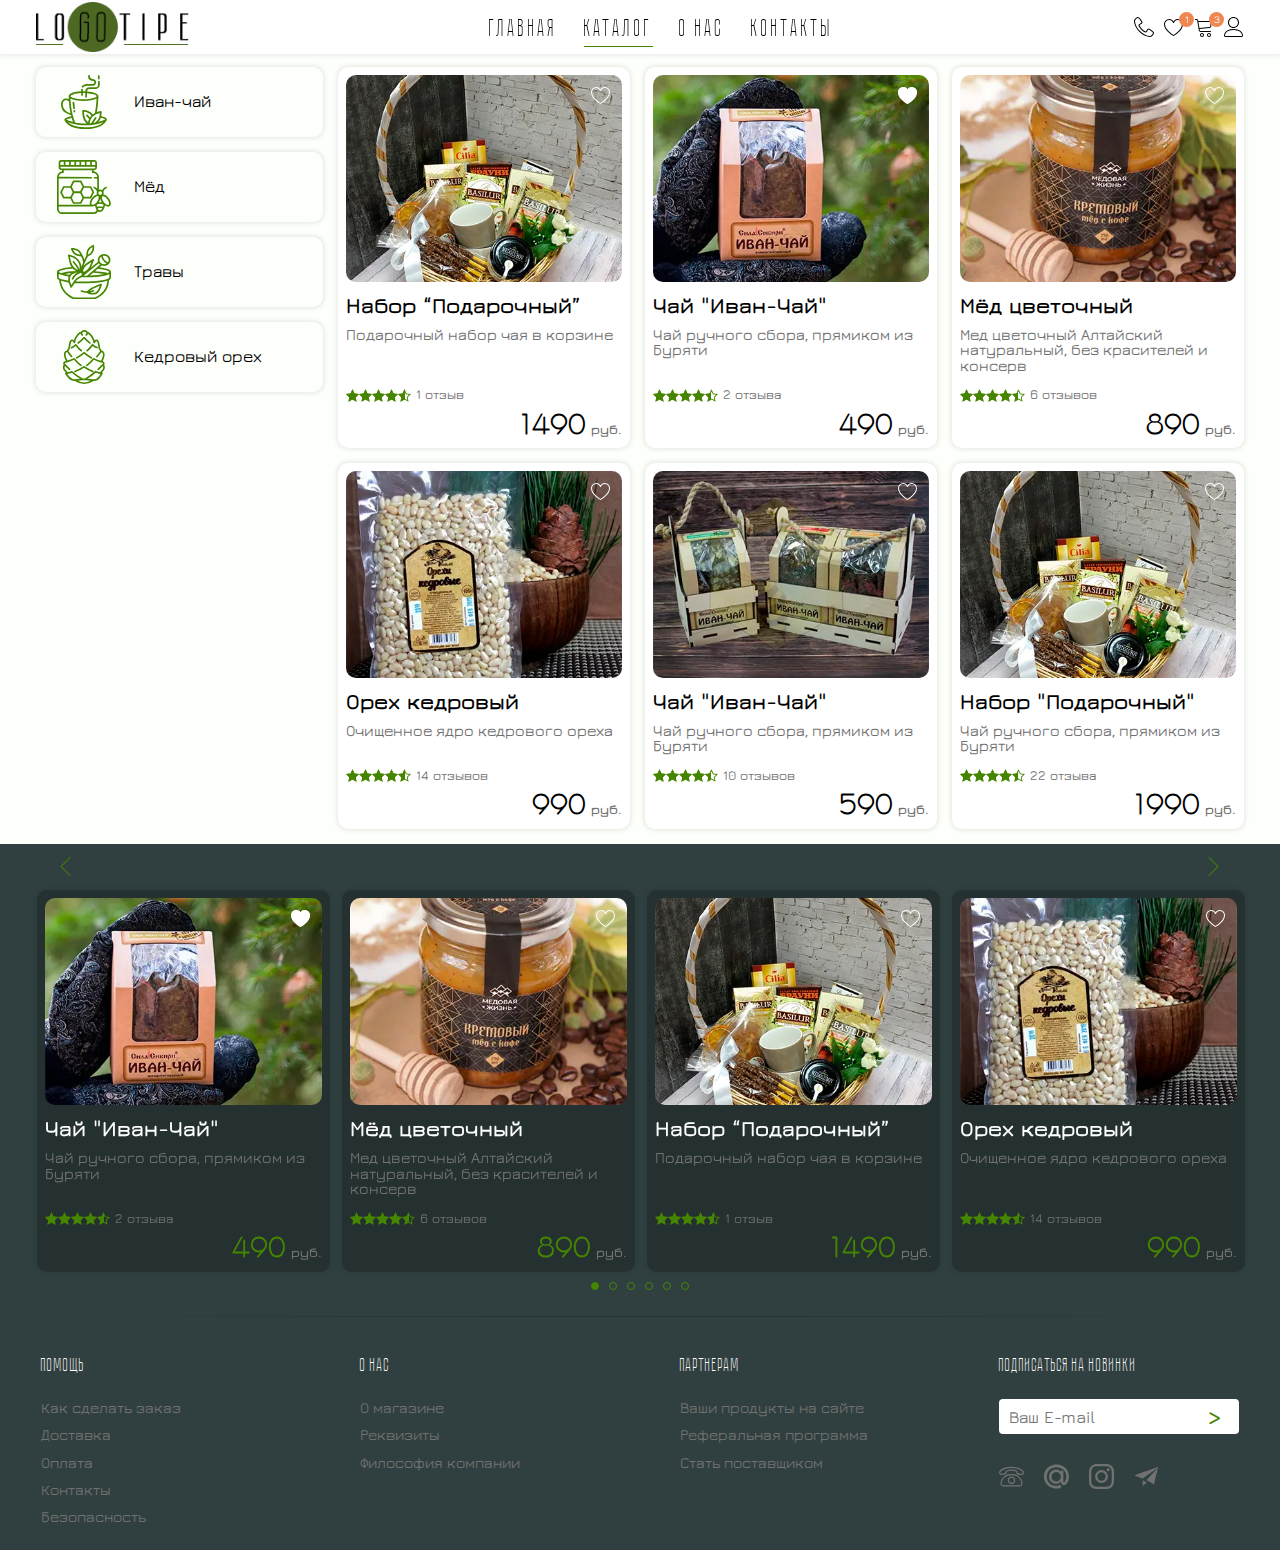
==== catalog.html @ e04b48d7 "fix6" ====
<!DOCTYPE html>
<html lang="en">
<head>
	<meta charset="UTF-8">
	<meta name="viewport" content="width=device-width, initial-scale=1, maximum-scale=1">
	<meta http-equiv="X-UA-Compatible" content="ae=edge">
	<meta name="format-detection" content="telephone=no">
	<title>Page</title>
	<meta name="keywords" content="keywords">
	<meta name="Description" content="Description">
	<meta property="og:url" content="https://site.ru">
	<meta property="og:image" content="https://site.ru/img/image.jpg">
	<link rel="shortcut icon" href="img/icons/favicon.ico">
	<link rel="stylesheet" href="css/libs.min.css">
	<link rel="stylesheet" href="css/style.min.css">
</head>

<body>
	<div class="wrapper">
		<div class="content">
			<header class="header">
	<div class="header__container _container">
		<div class="header__body">
			<a class="header__logo" href="#" title="На главную">
				<img src="img/logo.png" alt="Logotipe">
			</a>
			<div class="header__menu menu">
				<div class="menu__btn">
					<span></span>
				</div>
				<nav class="menu__body">
					<ul class="menu__list">
						<li class="menu__row">
							<a class="menu__link " href="index.html" title="На главную">Главная</a>
						</li>
						<li class="menu__row">
							<a class="menu__link _active" href="catalog.html" title="В каталог">Каталог</a>
						</li>
						<li class="menu__row">
							<a class="menu__link " href="#" title="О нас">О нас</a>
						</li>
						<li class="menu__row">
							<a class="menu__link " href="#" title="Наши контакты">Контакты</a>
						</li>
					</ul>
				</nav>
			</div>
			<div class="header__buttons">
				<a class="header__btn header__phone" href="tel:+79140095858" target="blank" title="Позвонить">
					<img src="img/phone.svg" alt="Tel on phone">
				</a>
				<a class="header__btn header__favorites" href="#" title="Избранное">
					<img src="img/heart_top.svg" alt="Favorites">
					<span class="header__quantity quantity__favorites">1</span>
				</a>
				<a class="header__btn header__cart" href="#" title="Корзина">
					<img src="img/cart.svg" alt="Cart">
					<span class="header__quantity quantity__cart">3</span>
				</a>
				<a class="header__btn header__profile" href="#" title="Профиль">
					<img src="img/user.svg" alt="Profile">
				</a>
			</div>
		</div>
	</div>
</header>
			<main class="main">
				<section class="catalog">
					<div class="catalog__container _container">
						<div class="catalog__body">
							<aside class="catalog__aside">
								<ul class="catalog__list">
									<li class="catalog__row">
										<a class="catalog__link" href="#" title="Посмотреть категорию">
											<div class="catalog__img">
												<img src="img/tea.svg" alt="">
											</div>
											<h4 class="catalog__name">Иван-чай</h4>
										</a>
									</li>
									<li class="catalog__row">
										<a class="catalog__link" href="#" title="Посмотреть категорию">
											<div class="catalog__img">
												<img src="img/honey.svg" alt="">
											</div>
											<h4 class="catalog__name">Мёд</h4>
										</a>
									</li>
									<li class="catalog__row">
										<a class="catalog__link" href="#" title="Посмотреть категорию">
											<div class="catalog__img">
												<img src="img/herbs.svg" alt="">
											</div>
											<h4 class="catalog__name">Травы</h4>
										</a>
									</li>
									<li class="catalog__row">
										<a class="catalog__link" href="#" title="Посмотреть категорию">
											<div class="catalog__img">
												<img src="img/cone.svg" alt="">
											</div>
											<h4 class="catalog__name">Кедровый орех</h4>
										</a>
									</li>
								</ul>
							</aside>
							<div class="catalog__inner">
								<article class="catalog__card card">
									<button class="card__favorite" title="В избранное">
										<img src="img/heart.svg" alt="Favorites">
									</button>
									<a class="card__img" href="#" title="Подробнее">
										<picture>
											<source type="image/webp" srcset="img/set.webp">
											<img class="ibg" src="img/set.jpg" alt="Tea">
										</picture>
									</a>
									<a class="card__name" href="#" title="Подробнее">
										<h3>Набор “Подарочный”</h3>
									</a>
									<p class="card__descr">
										Подарочный набор чая в корзине
									</p>
									<div class="card__info">
										<div class="card__rating rating">
											<div class="rating__stars rating__static"></div>
											<div class="rating__info">
												1
											</div>
										</div>
										<div class="card__price">
											1490<span>руб.</span>
										</div>
									</div>
								</article>
								<article class="catalog__card card">
									<button class="card__favorite _select" title="В избранное">
										<img src="img/heart.svg" alt="Favorites">
									</button>
									<div class="card__wrapper">
										<a class="card__img" href="#" title="Подробнее">
											<picture>
												<source type="image/webp" srcset="img/tea.webp">
												<img class="ibg" src="img/tea.jpg" alt="Tea">
											</picture>
										</a>
										<a class="card__name" href="#" title="Подробнее">
											<h3>Чай "Иван-Чай"</h3>
										</a>
										<p class="card__descr">
											Чай ручного сбора, прямиком из Буряти
										</p>
									</div>
									<div class="card__info">
										<div class="card__rating rating">
											<div class="rating__stars rating__static"></div>
											<div class="rating__info">
												2
											</div>
										</div>
										<div class="card__price">
											490<span>руб.</span>
										</div>
									</div>
								</article>
								<article class="catalog__card card">
									<button class="card__favorite" title="В избранное">
										<img src="img/heart.svg" alt="Favorites">
									</button>
									<a class="card__img" href="#" title="Подробнее">
										<picture>
											<source type="image/webp" srcset="img/honey.webp">
											<img class="ibg" src="img/honey.jpg" alt="Tea">
										</picture>
									</a>
									<a class="card__name" href="#" title="Подробнее">
										<h3>Мёд цветочный</h3>
									</a>
									<p class="card__descr">
										Мед цветочный Алтайский натуральный, без красителей и консерв
									</p>
									<div class="card__info">
										<div class="card__rating rating">
											<div class="rating__stars rating__static"></div>
											<div class="rating__info">
												6
											</div>
										</div>
										<div class="card__price">
											890<span>руб.</span>
										</div>
									</div>
								</article>
								<article class="catalog__card card">
									<button class="card__favorite" title="В избранное">
										<img src="img/heart.svg" alt="Favorites">
									</button>
									<a class="card__img" href="#" title="Подробнее">
										<picture>
											<source type="image/webp" srcset="img/nut.webp">
											<img class="ibg" src="img/nut.jpg" alt="Tea">
										</picture>
									</a>
									<a class="card__name" href="#" title="Подробнее">
										<h3>Орех кедровый</h3>
									</a>
									<p class="card__descr">
										Очищенное ядро кедрового ореха
									</p>
									<div class="card__info">
										<div class="card__rating rating">
											<div class="rating__stars rating__static"></div>
											<div class="rating__info">
												14
											</div>
										</div>
										<div class="card__price">
											990<span>руб.</span>
										</div>
									</div>
								</article>
								<article class="catalog__card card">
									<button class="card__favorite" title="В избранное">
										<img src="img/heart.svg" alt="Favorites">
									</button>
									<a class="card__img" href="#" title="Подробнее">
										<picture>
											<source type="image/webp" srcset="img/tea_2.webp">
											<img class="ibg" src="img/tea_2.jpg" alt="Tea">
										</picture>
									</a>
									<a class="card__name" href="#" title="Подробнее">
										<h3>Чай "Иван-Чай"</h3>
									</a>
									<p class="card__descr">
										Чай ручного сбора, прямиком из Буряти
									</p>
									<div class="card__info">
										<div class="card__rating rating">
											<div class="rating__stars rating__static"></div>
											<div class="rating__info">
												10
											</div>
										</div>
										<div class="card__price">
											590<span>руб.</span>
										</div>
									</div>
								</article>
								<article class="catalog__card card">
									<button class="card__favorite" title="В избранное">
										<img src="img/heart.svg" alt="Favorites">
									</button>
									<a class="card__img" href="#" title="Подробнее">
										<picture>
											<source type="image/webp" srcset="img/set.webp">
											<img class="ibg" src="img/set.jpg" alt="Tea">
										</picture>
									</a>
									<a class="card__name" href="#" title="Подробнее">
										<h3>Набор "Подарочный"</h3>
									</a>
									<p class="card__descr">
										Чай ручного сбора, прямиком из Буряти
									</p>
									<div class="card__info">
										<div class="card__rating rating">
											<div class="rating__stars rating__static"></div>
											<div class="rating__info">
												22
											</div>
										</div>
										<div class="card__price">
											1990<span>руб.</span>
										</div>
									</div>
								</article>
							</div>
						</div>
					</div>
				</section>
				<section class="popular _page">
	<div class="popular__container _container">
		<div class="popular__slider">
			<div class="popular__slide">
				<article class="popular__card card">
					<button class="card__favorite _select" title="В избранное">
						<img src="img/heart.svg" alt="Favorites">
					</button>
					<div class="card__wrapper">
						<a class="card__img" href="#" title="Подробнее">
							<picture>
								<source type="image/webp" srcset="img/tea.webp">
								<img class="ibg" src="img/tea.jpg" alt="Tea">
							</picture>
						</a>
						<a class="card__name" href="#" title="Подробнее">
							<h3>Чай "Иван-Чай"</h3>
						</a>
						<p class="card__descr">
							Чай ручного сбора, прямиком из Буряти
						</p>
					</div>
					<div class="card__info">
						<div class="card__rating rating">
							<div class="rating__stars rating__static"></div>
							<div class="rating__info">
								2
							</div>
						</div>
						<div class="card__price">
							490<span>руб.</span>
						</div>
					</div>
				</article>
			</div>
			<div class="popular__slide">
				<article class="popular__card card">
					<button class="card__favorite" title="В избранное">
						<img src="img/heart.svg" alt="Favorites">
					</button>
					<a class="card__img" href="#" title="Подробнее">
						<picture>
							<source type="image/webp" srcset="img/honey.webp">
							<img class="ibg" src="img/honey.jpg" alt="Tea">
						</picture>
					</a>
					<a class="card__name" href="#" title="Подробнее">
						<h3>Мёд цветочный</h3>
					</a>
					<p class="card__descr">
						Мед цветочный Алтайский натуральный, без красителей и консерв
					</p>
					<div class="card__info">
						<div class="card__rating rating">
							<div class="rating__stars rating__static"></div>
							<div class="rating__info">
								6
							</div>
						</div>
						<div class="card__price">
							890<span>руб.</span>
						</div>
					</div>
				</article>
			</div>
			<div class="popular__slide">
				<article class="popular__card card">
					<button class="card__favorite" title="В избранное">
						<img src="img/heart.svg" alt="Favorites">
					</button>
					<a class="card__img" href="#" title="Подробнее">
						<picture>
							<source type="image/webp" srcset="img/set.webp">
							<img class="ibg" src="img/set.jpg" alt="Tea">
						</picture>
					</a>
					<a class="card__name" href="#" title="Подробнее">
						<h3>Набор “Подарочный”</h3>
					</a>
					<p class="card__descr">
						Подарочный набор чая в корзине
					</p>
					<div class="card__info">
						<div class="card__rating rating">
							<div class="rating__stars rating__static"></div>
							<div class="rating__info">
								1
							</div>
						</div>
						<div class="card__price">
							1490<span>руб.</span>
						</div>
					</div>
				</article>
			</div>
			<div class="popular__slide">
				<article class="popular__card card">
					<button class="card__favorite" title="В избранное">
						<img src="img/heart.svg" alt="Favorites">
					</button>
					<a class="card__img" href="#" title="Подробнее">
						<picture>
							<source type="image/webp" srcset="img/nut.webp">
							<img class="ibg" src="img/nut.jpg" alt="Tea">
						</picture>
					</a>
					<a class="card__name" href="#" title="Подробнее">
						<h3>Орех кедровый</h3>
					</a>
					<p class="card__descr">
						Очищенное ядро кедрового ореха
					</p>
					<div class="card__info">
						<div class="card__rating rating">
							<div class="rating__stars rating__static"></div>
							<div class="rating__info">
								14
							</div>
						</div>
						<div class="card__price">
							990<span>руб.</span>
						</div>
					</div>
				</article>
			</div>
			<div class="popular__slide">
				<article class="popular__card card">
					<button class="card__favorite" title="В избранное">
						<img src="img/heart.svg" alt="Favorites">
					</button>
					<a class="card__img" href="#" title="Подробнее">
						<picture>
							<source type="image/webp" srcset="img/tea_2.webp">
							<img class="ibg" src="img/tea_2.jpg" alt="Tea">
						</picture>
					</a>
					<a class="card__name" href="#" title="Подробнее">
						<h3>Чай "Иван-Чай"</h3>
					</a>
					<p class="card__descr">
						Чай ручного сбора, прямиком из Буряти
					</p>
					<div class="card__info">
						<div class="card__rating rating">
							<div class="rating__stars rating__static"></div>
							<div class="rating__info">
								10
							</div>
						</div>
						<div class="card__price">
							590<span>руб.</span>
						</div>
					</div>
				</article>
			</div>
			<div class="popular__slide">
				<article class="popular__card card">
					<button class="card__favorite" title="В избранное">
						<img src="img/heart.svg" alt="Favorites">
					</button>
					<a class="card__img" href="#" title="Подробнее">
						<picture>
							<source type="image/webp" srcset="img/set.webp">
							<img class="ibg" src="img/set.jpg" alt="Tea">
						</picture>
					</a>
					<a class="card__name" href="#" title="Подробнее">
						<h3>Набор "Подарочный"</h3>
					</a>
					<p class="card__descr">
						Чай ручного сбора, прямиком из Буряти
					</p>
					<div class="card__info">
						<div class="card__rating rating">
							<div class="rating__stars rating__static"></div>
							<div class="rating__info">
								22
							</div>
						</div>
						<div class="card__price">
							1990<span>руб.</span>
						</div>
					</div>
				</article>
			</div>
		</div>
	</div>
	</div>
</section>
			</main>
		</div>
		<footer class="footer">
	<div class="footer__container _container">
		<div class="footer__body">
			<div class="footer__item">
				<div class="footer__title">
					Помощь
				</div>
				<ul class="footer__list">
					<li class="footer__row">
						<a href="#" class="footer__link">
							Как сделать заказ
						</a>
					</li>
					<li class="footer__row">
						<a href="#" class="footer__link">
							Доставка
						</a>
					</li>
					<li class="footer__row">
						<a href="#" class="footer__link">
							Оплата
						</a>
					</li>
					<li class="footer__row">
						<a href="#" class="footer__link">
							Контакты
						</a>
					</li>
					<li class="footer__row">
						<a href="#" class="footer__link">
							Безопасность
						</a>
					</li>
				</ul>
			</div>
			<div class="footer__item">
				<div class="footer__title">
					О нас
				</div>
				<ul class="footer__list">
					<li class="footer__row">
						<a href="#" class="footer__link">
							О магазине
						</a>
					</li>
					<li class="footer__row">
						<a href="#" class="footer__link">
							Реквизиты
						</a>
					</li>
					<li class="footer__row">
						<a href="#" class="footer__link">
							Философия компании
						</a>
					</li>
				</ul>
			</div>
			<div class="footer__item">
				<div class="footer__title">
					Партнерам
				</div>
				<ul class="footer__list">
					<li class="footer__row">
						<a href="#" class="footer__link">
							Ваши продукты на сайте
						</a>
					</li>
					<li class="footer__row">
						<a href="#" class="footer__link">
							Реферальная программа
						</a>
					</li>
					<li class="footer__row">
						<a href="#" class="footer__link">
							Стать поставщиком
						</a>
					</li>
				</ul>
			</div>
			<div class="footer__item">
				<div class="footer__title">
					Подписаться на новинки
				</div>
				<div class="footer__form news__form form">
					<form action="#" class="form__body" id="form">
						<input class="form__input" name="mail" type="email" placeholder="Ваш E-mail" required>
						<button class="form__button" type="submit">></button>
					</form>
				</div>
				<ul class="footer__social social">
					<li class="social__row">
						<a href="tel:+79140095858" class="social__link phone" title="Позвонить" target="blank">
							<svg version="1.1" xmlns="http://www.w3.org/2000/svg" xmlns:xlink="http://www.w3.org/1999/xlink"
								width="25" height="25" viewBox="0 0 20 20">
								<path fill="#000000"
									d="M17.894 8.897c-1.041 0-2.928-0.375-3.516-0.963-0.361-0.361-0.446-0.813-0.515-1.177-0.085-0.448-0.136-0.581-0.332-0.666-0.902-0.388-2.196-0.61-3.551-0.61-1.34 0-2.62 0.219-3.512 0.6-0.194 0.083-0.244 0.216-0.327 0.663-0.068 0.365-0.152 0.819-0.512 1.179-0.328 0.328-1.015 0.554-1.533 0.685-0.668 0.169-1.384 0.267-1.963 0.267-0.664 0-1.113-0.126-1.372-0.386-0.391-0.391-0.641-0.926-0.685-1.467-0.037-0.456 0.051-1.132 0.68-1.762 1.022-1.022 2.396-1.819 4.086-2.368 1.554-0.506 3.322-0.773 5.114-0.773 1.804 0 3.587 0.27 5.156 0.782 1.705 0.556 3.093 1.361 4.124 2.393 1.050 1.050 0.79 2.443 0.012 3.221-0.257 0.257-0.7 0.382-1.354 0.382zM9.98 4.481c1.507 0 2.908 0.246 3.946 0.691 0.713 0.306 0.833 0.938 0.92 1.398 0.052 0.275 0.097 0.513 0.24 0.656 0.252 0.252 1.706 0.671 2.809 0.671 0.481 0 0.633-0.082 0.652-0.094 0.31-0.314 0.698-1.086-0.017-1.802-1.805-1.805-5.010-2.882-8.574-2.882-3.535 0-6.709 1.065-8.493 2.848-0.288 0.288-0.42 0.616-0.391 0.974 0.025 0.302 0.17 0.614 0.39 0.836 0.019 0.012 0.173 0.098 0.67 0.098 1.098 0 2.541-0.411 2.789-0.659 0.141-0.141 0.185-0.379 0.236-0.654 0.086-0.462 0.203-1.095 0.917-1.4 1.026-0.439 2.413-0.68 3.905-0.68z">
								</path>
								<path fill="#000000"
									d="M16.5 18h-13c-0.671 0-1.29-0.264-1.743-0.743s-0.682-1.112-0.645-1.782c0.004-0.077 0.118-1.901 1.27-3.739 0.682-1.088 1.586-1.955 2.686-2.577 1.361-0.769 3.020-1.159 4.932-1.159s3.571 0.39 4.932 1.159c1.101 0.622 2.005 1.489 2.686 2.577 1.152 1.839 1.266 3.663 1.27 3.739 0.037 0.67-0.192 1.303-0.645 1.782s-1.072 0.743-1.743 0.743zM10 9c-3.117 0-5.388 1.088-6.749 3.233-1.030 1.623-1.139 3.282-1.14 3.299-0.022 0.392 0.111 0.761 0.373 1.038s0.623 0.43 1.017 0.43h13c0.393 0 0.754-0.153 1.017-0.43s0.395-0.646 0.373-1.039c-0.001-0.016-0.111-1.675-1.14-3.298-1.362-2.145-3.633-3.233-6.749-3.233z">
								</path>
								<path fill="#000000"
									d="M10 16c-1.654 0-3-1.346-3-3s1.346-3 3-3 3 1.346 3 3-1.346 3-3 3zM10 11c-1.103 0-2 0.897-2 2s0.897 2 2 2c1.103 0 2-0.897 2-2s-0.897-2-2-2z">
								</path>
							</svg>
						</a>
					</li>
					<li class="social__row">
						<a href="mailto:mail@mail.ru" class="social__link email" title="Написать письмо" target="blank">
							<svg xmlns="http://www.w3.org/2000/svg" width="25" height="25" viewBox="0 0 163.625 156.937">
								<path fill="#fff"
									d="M127.584,98.321c-0.931-18.087-14.359-28.966-30.573-28.966H96.4c-18.712,0-29.092,14.716-29.092,31.432,0,18.712,12.557,30.535,29.022,30.535,18.354,0,30.424-13.443,31.3-29.347Zm-31.1-45.15c12.505,0,24.264,5.526,32.893,14.18v0.031c0-4.153,2.8-7.285,6.679-7.285l0.982-.006c6.072,0,7.317,5.743,7.317,7.562l0.032,64.591c-0.43,4.229,4.363,6.412,7.02,3.7,10.374-10.659,22.779-54.793-6.448-80.363-27.241-23.84-63.8-19.913-83.234-6.514C41.064,63.316,27.841,94.86,40.687,124.485c14,32.314,54.07,41.951,77.883,32.334,12.06-4.863,17.629,11.435,5.105,16.759-18.923,8.057-71.592,7.246-96.2-35.366-16.625-28.778-15.742-79.4,28.348-105.637,33.728-20.069,78.2-14.517,105.009,13.485,28.028,29.274,26.394,84.089-.945,105.394-12.386,9.683-30.784.262-30.666-13.847L129.1,133a46.023,46.023,0,0,1-32.608,13.549c-24.707,0-46.445-21.731-46.445-46.435,0-24.948,21.738-46.938,46.445-46.938h0"
									transform="translate(-17.531 -20.594)" />
							</svg>
						</a>
					</li>
					<li class="social__row">
						<a href="https://instagram.com" class="social__link instagram" title="Посетить страницу в instagram"
							target="blank">
							<svg xmlns="http://www.w3.org/2000/svg" width="25" height="25" viewBox="0 0 152.781 152.782">
								<path fill="#fff"
									d="M99.651,37.176c20.4,0,22.814.078,30.869,0.445,7.448,0.34,11.493,1.584,14.185,2.63a25.293,25.293,0,0,1,14.5,14.5c1.046,2.691,2.291,6.736,2.631,14.183,0.367,8.054.445,10.47,0.445,30.865s-0.078,22.81-.445,30.865c-0.34,7.447-1.585,11.491-2.631,14.183a25.3,25.3,0,0,1-14.5,14.5c-2.692,1.046-6.737,2.291-14.185,2.63-8.054.368-10.47,0.446-30.869,0.446s-22.815-.078-30.869-0.446c-7.448-.339-11.493-1.584-14.185-2.63a25.293,25.293,0,0,1-14.5-14.5c-1.046-2.692-2.291-6.736-2.63-14.183-0.367-8.055-.445-10.47-0.445-30.865s0.078-22.811.445-30.865c0.34-7.447,1.584-11.492,2.63-14.183a25.3,25.3,0,0,1,14.5-14.5c2.692-1.046,6.737-2.29,14.185-2.63,8.056-.367,10.472-0.445,30.869-0.445m0-13.763c-20.747,0-23.348.088-31.5,0.459-8.131.371-13.684,1.662-18.544,3.551A39.06,39.06,0,0,0,27.269,49.762c-1.889,4.859-3.18,10.411-3.551,18.541-0.372,8.147-.46,10.748-0.46,31.492s0.088,23.345.46,31.492c0.371,8.13,1.662,13.683,3.551,18.541a39.06,39.06,0,0,0,22.342,22.339c4.859,1.888,10.412,3.18,18.544,3.551,8.148,0.371,10.749.459,31.5,0.459s23.349-.088,31.5-0.459,13.685-1.663,18.544-3.551a39.058,39.058,0,0,0,22.342-22.339c1.888-4.858,3.18-10.411,3.551-18.541,0.372-8.147.459-10.748,0.459-31.492s-0.087-23.345-.459-31.492c-0.371-8.13-1.663-13.682-3.551-18.541a39.058,39.058,0,0,0-22.342-22.339c-4.859-1.888-10.412-3.18-18.544-3.551s-10.749-.459-31.5-0.459h0Zm0,37.159A39.223,39.223,0,1,0,138.88,99.8,39.226,39.226,0,0,0,99.651,60.572Zm0,64.684A25.461,25.461,0,1,1,125.115,99.8,25.462,25.462,0,0,1,99.651,125.256ZM149.6,59.023a9.168,9.168,0,1,1-9.168-9.166A9.167,9.167,0,0,1,149.6,59.023Z"
									transform="translate(-23.25 -23.406)" />
							</svg>
						</a>
					</li>
					<li class="social__row">
						<a href="#" class="social__link telegram" title="Написать в telegram" target="blank">
							<svg version="1.1" xmlns="http://www.w3.org/2000/svg" width="25" height="25" viewBox="0 0 20 20">
								<path fill="#fff"
									d="M18.64 2.634c-0.344 0.121-17.321 6.104-17.656 6.222-0.284 0.1-0.347 0.345-0.010 0.479 0.401 0.161 3.796 1.521 3.796 1.521v0l2.25 0.901c0 0 10.838-7.958 10.984-8.066 0.148-0.108 0.318 0.095 0.211 0.211s-7.871 8.513-7.871 8.513v0.002l-0.452 0.503 0.599 0.322c0 0 4.65 2.504 4.982 2.682 0.291 0.156 0.668 0.027 0.752-0.334 0.099-0.426 2.845-12.261 2.906-12.525 0.079-0.343-0.148-0.552-0.491-0.431zM7 17.162c0 0.246 0.139 0.315 0.331 0.141 0.251-0.229 2.85-2.561 2.85-2.561l-3.181-1.644v4.064z">
								</path>
							</svg>
						</a>
					</li>
				</ul>
			</div>
		</div>
	</div>
</footer>
	</div>
	
	<script src="js/libs.min.js"></script>
<script src="js/script.min.js"></script>
</body>

</html>
---- css/libs.min.css ----
.fancybox-caption,.fancybox-infobar,.slick-slide.dragging img{pointer-events:none}.fancybox-infobar,.fancybox-slide--image .fancybox-content{-webkit-user-select:none;-moz-user-select:none;-ms-user-select:none}.fancybox-container,.fancybox-slide{width:100%;-webkit-backface-visibility:hidden}.fancybox-container,.fancybox-slide,.fancybox-slide--image .fancybox-content,.fancybox-thumbs__list a{-webkit-backface-visibility:hidden}body.compensate-for-scrollbar{overflow:hidden}.fancybox-outer,.fancybox-thumbs{-webkit-overflow-scrolling:touch}.fancybox-active{height:auto}.fancybox-is-hidden{left:-9999px;margin:0;position:absolute!important;top:-9999px;visibility:hidden}.fancybox-container{height:100%;left:0;outline:0;position:fixed;-webkit-tap-highlight-color:transparent;top:0;-ms-touch-action:manipulation;touch-action:manipulation;-webkit-transform:translateZ(0);transform:translateZ(0);z-index:99992}.fancybox-container *{-webkit-box-sizing:border-box;box-sizing:border-box}.fancybox-bg,.fancybox-inner,.fancybox-outer,.fancybox-stage{bottom:0;left:0;position:absolute;right:0;top:0}.fancybox-outer{overflow-y:auto}.fancybox-bg{background:#1e1e1e;opacity:0;-webkit-transition-duration:inherit;-o-transition-duration:inherit;transition-duration:inherit;-webkit-transition-property:opacity;-o-transition-property:opacity;transition-property:opacity;-webkit-transition-timing-function:cubic-bezier(.47,0,.74,.71);-o-transition-timing-function:cubic-bezier(.47,0,.74,.71);transition-timing-function:cubic-bezier(.47,0,.74,.71)}.fancybox-is-open .fancybox-bg{opacity:.9;-webkit-transition-timing-function:cubic-bezier(.22,.61,.36,1);-o-transition-timing-function:cubic-bezier(.22,.61,.36,1);transition-timing-function:cubic-bezier(.22,.61,.36,1)}.fancybox-caption,.fancybox-infobar,.fancybox-navigation .fancybox-button,.fancybox-toolbar{direction:ltr;opacity:0;position:absolute;-webkit-transition:opacity .25s ease,visibility 0s ease .25s;-o-transition:opacity .25s ease,visibility 0s ease .25s;transition:opacity .25s ease,visibility 0s ease .25s;visibility:hidden;z-index:99997}.fancybox-show-caption .fancybox-caption,.fancybox-show-infobar .fancybox-infobar,.fancybox-show-nav .fancybox-navigation .fancybox-button,.fancybox-show-toolbar .fancybox-toolbar{opacity:1;-webkit-transition:opacity .25s ease 0s,visibility 0s ease 0s;-o-transition:opacity .25s ease 0s,visibility 0s ease 0s;transition:opacity .25s ease 0s,visibility 0s ease 0s;visibility:visible}.fancybox-infobar{color:#ccc;font-size:13px;-webkit-font-smoothing:subpixel-antialiased;height:44px;left:0;line-height:44px;min-width:44px;mix-blend-mode:difference;padding:0 10px;top:0;-webkit-touch-callout:none;user-select:none}.fancybox-toolbar{right:0;top:0}.fancybox-stage{direction:ltr;overflow:visible;-webkit-transform:translateZ(0);transform:translateZ(0);z-index:99994}.fancybox-is-open .fancybox-stage{overflow:hidden}.fancybox-slide{display:none;height:100%;left:0;outline:0;overflow:auto;-webkit-overflow-scrolling:touch;padding:44px;position:absolute;text-align:center;top:0;-webkit-transition-property:opacity,-webkit-transform;-o-transition-property:transform,opacity;transition-property:transform,opacity;transition-property:transform,opacity,-webkit-transform;white-space:normal;z-index:99994}.fancybox-slide::before{content:'';display:inline-block;font-size:0;height:100%;vertical-align:middle;width:0}.fancybox-is-sliding .fancybox-slide,.fancybox-slide--current,.fancybox-slide--next,.fancybox-slide--previous{display:block}.fancybox-slide--image{overflow:hidden;padding:44px 0}.fancybox-slide--image::before{display:none}.fancybox-slide--html{padding:6px}.fancybox-content{background:#fff;display:inline-block;margin:0;max-width:100%;overflow:auto;-webkit-overflow-scrolling:touch;padding:44px;position:relative;text-align:left;vertical-align:middle}.fancybox-slide--image .fancybox-content{-webkit-animation-timing-function:cubic-bezier(.5,0,.14,1);animation-timing-function:cubic-bezier(.5,0,.14,1);background:no-repeat;background-size:100% 100%;left:0;max-width:none;overflow:visible;padding:0;position:absolute;top:0;-ms-transform-origin:top left;-webkit-transform-origin:top left;transform-origin:top left;-webkit-transition-property:opacity,-webkit-transform;-o-transition-property:transform,opacity;transition-property:transform,opacity;transition-property:transform,opacity,-webkit-transform;user-select:none;z-index:99995}.fancybox-image,.fancybox-share__button,.fancybox-spaceball{-webkit-user-select:none;-moz-user-select:none;-ms-user-select:none}.fancybox-can-zoomOut .fancybox-content{cursor:-webkit-zoom-out;cursor:zoom-out}.fancybox-can-zoomIn .fancybox-content{cursor:-webkit-zoom-in;cursor:zoom-in}.fancybox-can-pan .fancybox-content,.fancybox-can-swipe .fancybox-content{cursor:-webkit-grab;cursor:grab}.fancybox-is-grabbing .fancybox-content{cursor:-webkit-grabbing;cursor:grabbing}.fancybox-container [data-selectable=true]{cursor:text}.fancybox-image,.fancybox-spaceball{background:0 0;border:0;height:100%;left:0;margin:0;max-height:none;max-width:none;padding:0;position:absolute;top:0;user-select:none;width:100%}.fancybox-spaceball{z-index:1}.fancybox-slide--iframe .fancybox-content,.fancybox-slide--map .fancybox-content,.fancybox-slide--pdf .fancybox-content,.fancybox-slide--video .fancybox-content{height:100%;overflow:visible;padding:0;width:100%}.fancybox-slide--video .fancybox-content{background:#000}.fancybox-slide--map .fancybox-content{background:#e5e3df}.fancybox-slide--iframe .fancybox-content{background:#fff}.fancybox-iframe,.fancybox-video{background:0 0;border:0;display:block;height:100%;margin:0;overflow:hidden;padding:0;width:100%}.fancybox-iframe{left:0;position:absolute;top:0}.fancybox-error{background:#fff;cursor:default;max-width:400px;padding:40px;width:100%}.fancybox-error p{color:#444;font-size:16px;line-height:20px;margin:0;padding:0}.fancybox-button{background:rgba(30,30,30,.6);border:0;border-radius:0;-webkit-box-shadow:none;box-shadow:none;cursor:pointer;display:inline-block;height:44px;margin:0;padding:10px;position:relative;-webkit-transition:color .2s;-o-transition:color .2s;transition:color .2s;vertical-align:top;visibility:inherit;width:44px}.fancybox-button,.fancybox-button:link,.fancybox-button:visited{color:#ccc}.fancybox-button:hover{color:#fff}.fancybox-button:focus{outline:0}.fancybox-button.fancybox-focus{outline:dotted 1px}.fancybox-button[disabled],.fancybox-button[disabled]:hover{color:#888;cursor:default;outline:0}.fancybox-button div{height:100%}.fancybox-button svg{display:block;height:100%;overflow:visible;position:relative;width:100%}.fancybox-button--fsenter svg:nth-child(2),.fancybox-button--fsexit svg:nth-child(1),.fancybox-button--pause svg:nth-child(1),.fancybox-button--play svg:nth-child(2),.fancybox-is-scaling .fancybox-close-small,.fancybox-is-zoomable.fancybox-can-pan .fancybox-close-small{display:none}.fancybox-button svg path{fill:currentColor;stroke-width:0}.fancybox-progress{background:#ff5268;height:2px;left:0;position:absolute;right:0;top:0;-ms-transform:scaleX(0);-webkit-transform:scaleX(0);transform:scaleX(0);-ms-transform-origin:0;-webkit-transform-origin:0;transform-origin:0;-webkit-transition-property:-webkit-transform;-o-transition-property:transform;transition-property:transform;transition-property:transform,-webkit-transform;-webkit-transition-timing-function:linear;-o-transition-timing-function:linear;transition-timing-function:linear;z-index:99998}.fancybox-close-small{background:0 0;border:0;border-radius:0;color:#ccc;cursor:pointer;opacity:.8;padding:8px;position:absolute;right:-12px;top:-44px;z-index:401}.fancybox-close-small:hover{color:#fff;opacity:1}.fancybox-slide--html .fancybox-close-small{color:currentColor;padding:10px;right:0;top:0}.fancybox-slide--image.fancybox-is-scaling .fancybox-content{overflow:hidden}.fancybox-navigation .fancybox-button{background-clip:content-box;height:100px;opacity:0;position:absolute;top:calc(50% - 50px);width:70px}.fancybox-navigation .fancybox-button div{padding:7px}.fancybox-navigation .fancybox-button--arrow_left{left:0;left:env(safe-area-inset-left);padding:31px 26px 31px 6px}.fancybox-navigation .fancybox-button--arrow_right{padding:31px 6px 31px 26px;right:0;right:env(safe-area-inset-right)}.fancybox-caption{background:-webkit-gradient(linear,left bottom,left top,from(rgba(0,0,0,.85)),color-stop(50%,rgba(0,0,0,.3)),color-stop(65%,rgba(0,0,0,.15)),color-stop(75.5%,rgba(0,0,0,.075)),color-stop(82.85%,rgba(0,0,0,.037)),color-stop(88%,rgba(0,0,0,.019)),to(rgba(0,0,0,0)));background:-o-linear-gradient(bottom,rgba(0,0,0,.85) 0,rgba(0,0,0,.3) 50%,rgba(0,0,0,.15) 65%,rgba(0,0,0,.075) 75.5%,rgba(0,0,0,.037) 82.85%,rgba(0,0,0,.019) 88%,rgba(0,0,0,0) 100%);background:linear-gradient(to top,rgba(0,0,0,.85) 0,rgba(0,0,0,.3) 50%,rgba(0,0,0,.15) 65%,rgba(0,0,0,.075) 75.5%,rgba(0,0,0,.037) 82.85%,rgba(0,0,0,.019) 88%,rgba(0,0,0,0) 100%);bottom:0;color:#eee;font-size:14px;font-weight:400;left:0;line-height:1.5;padding:75px 44px 25px;right:0;text-align:center;z-index:99996}@supports (padding:max(0px)){.fancybox-caption{padding:75px max(44px,env(safe-area-inset-right)) max(25px,env(safe-area-inset-bottom)) max(44px,env(safe-area-inset-left))}}.fancybox-caption--separate{margin-top:-50px}.fancybox-caption__body{max-height:50vh;overflow:auto;pointer-events:all}.fancybox-caption a,.fancybox-caption a:link,.fancybox-caption a:visited{color:#ccc;text-decoration:none}.fancybox-caption a:hover{color:#fff;text-decoration:underline}.fancybox-loading{-webkit-animation:fancybox-rotate 1s linear infinite;animation:fancybox-rotate 1s linear infinite;background:0 0;border:4px solid #888;border-bottom-color:#fff;border-radius:50%;height:50px;left:50%;margin:-25px 0 0 -25px;opacity:.7;padding:0;position:absolute;top:50%;width:50px;z-index:99999}@-webkit-keyframes fancybox-rotate{100%{-webkit-transform:rotate(360deg);transform:rotate(360deg)}}@keyframes fancybox-rotate{100%{-webkit-transform:rotate(360deg);transform:rotate(360deg)}}.fancybox-animated{-webkit-transition-timing-function:cubic-bezier(0,0,.25,1);-o-transition-timing-function:cubic-bezier(0,0,.25,1);transition-timing-function:cubic-bezier(0,0,.25,1)}.fancybox-fx-slide.fancybox-slide--previous{opacity:0;-webkit-transform:translate3d(-100%,0,0);transform:translate3d(-100%,0,0)}.fancybox-fx-slide.fancybox-slide--next{opacity:0;-webkit-transform:translate3d(100%,0,0);transform:translate3d(100%,0,0)}.fancybox-fx-slide.fancybox-slide--current{opacity:1;-webkit-transform:translate3d(0,0,0);transform:translate3d(0,0,0)}.fancybox-fx-fade.fancybox-slide--next,.fancybox-fx-fade.fancybox-slide--previous{opacity:0;-webkit-transition-timing-function:cubic-bezier(.19,1,.22,1);-o-transition-timing-function:cubic-bezier(.19,1,.22,1);transition-timing-function:cubic-bezier(.19,1,.22,1)}.fancybox-fx-fade.fancybox-slide--current{opacity:1}.fancybox-fx-zoom-in-out.fancybox-slide--previous{opacity:0;-webkit-transform:scale3d(1.5,1.5,1.5);transform:scale3d(1.5,1.5,1.5)}.fancybox-fx-zoom-in-out.fancybox-slide--next{opacity:0;-webkit-transform:scale3d(.5,.5,.5);transform:scale3d(.5,.5,.5)}.fancybox-fx-zoom-in-out.fancybox-slide--current{opacity:1;-webkit-transform:scale3d(1,1,1);transform:scale3d(1,1,1)}.fancybox-fx-rotate.fancybox-slide--previous{opacity:0;-ms-transform:rotate(-360deg);-webkit-transform:rotate(-360deg);transform:rotate(-360deg)}.fancybox-fx-rotate.fancybox-slide--next{opacity:0;-ms-transform:rotate(360deg);-webkit-transform:rotate(360deg);transform:rotate(360deg)}.fancybox-fx-rotate.fancybox-slide--current{opacity:1;-ms-transform:rotate(0);-webkit-transform:rotate(0);transform:rotate(0)}.fancybox-fx-circular.fancybox-slide--previous{opacity:0;-webkit-transform:scale3d(0,0,0) translate3d(-100%,0,0);transform:scale3d(0,0,0) translate3d(-100%,0,0)}.fancybox-fx-circular.fancybox-slide--next{opacity:0;-webkit-transform:scale3d(0,0,0) translate3d(100%,0,0);transform:scale3d(0,0,0) translate3d(100%,0,0)}.fancybox-fx-circular.fancybox-slide--current{opacity:1;-webkit-transform:scale3d(1,1,1) translate3d(0,0,0);transform:scale3d(1,1,1) translate3d(0,0,0)}.fancybox-fx-tube.fancybox-slide--previous{-webkit-transform:translate3d(-100%,0,0) scale(.1) skew(-10deg);transform:translate3d(-100%,0,0) scale(.1) skew(-10deg)}.fancybox-fx-tube.fancybox-slide--next{-webkit-transform:translate3d(100%,0,0) scale(.1) skew(10deg);transform:translate3d(100%,0,0) scale(.1) skew(10deg)}.fancybox-fx-tube.fancybox-slide--current{-webkit-transform:translate3d(0,0,0) scale(1);transform:translate3d(0,0,0) scale(1)}@media all and (max-height:576px){.fancybox-slide{padding-left:6px;padding-right:6px}.fancybox-slide--image{padding:6px 0}.fancybox-close-small{right:-6px}.fancybox-slide--image .fancybox-close-small{background:#4e4e4e;color:#f2f4f6;height:36px;opacity:1;padding:6px;right:0;top:0;width:36px}.fancybox-caption{padding-left:12px;padding-right:12px}@supports (padding:max(0px)){.fancybox-caption{padding-left:max(12px,env(safe-area-inset-left));padding-right:max(12px,env(safe-area-inset-right))}}}.fancybox-share{background:#f4f4f4;border-radius:3px;max-width:90%;padding:30px;text-align:center}.fancybox-share h1{color:#222;font-size:35px;font-weight:700;margin:0 0 20px}.fancybox-share p{margin:0;padding:0}.fancybox-share__button{border:0;border-radius:3px;display:inline-block;font-size:14px;font-weight:700;line-height:40px;margin:0 5px 10px;min-width:130px;padding:0 15px;text-decoration:none;-webkit-transition:all .2s;-o-transition:all .2s;transition:all .2s;user-select:none;white-space:nowrap}.fancybox-share__button:link,.fancybox-share__button:visited{color:#fff}.fancybox-share__button:hover{text-decoration:none}.fancybox-share__button--fb{background:#3b5998}.fancybox-share__button--fb:hover{background:#344e86}.fancybox-share__button--pt{background:#bd081d}.fancybox-share__button--pt:hover{background:#aa0719}.fancybox-share__button--tw{background:#1da1f2}.fancybox-share__button--tw:hover{background:#0d95e8}.fancybox-share__button svg{height:25px;margin-right:7px;position:relative;top:-1px;vertical-align:middle;width:25px}.fancybox-share__button svg path{fill:#fff}.fancybox-share__input{background:0 0;border:0;border-bottom:1px solid #d7d7d7;border-radius:0;color:#5d5b5b;font-size:14px;margin:10px 0 0;outline:0;padding:10px 15px;width:100%}.fancybox-thumbs{background:#ddd;bottom:0;display:none;margin:0;-ms-overflow-style:-ms-autohiding-scrollbar;padding:2px 2px 4px;position:absolute;right:0;-webkit-tap-highlight-color:transparent;top:0;width:212px;z-index:99995}.fancybox-show-thumbs .fancybox-thumbs,.slick-list,.slick-slider,.slick-track{display:block}.fancybox-thumbs-x{overflow-x:auto;overflow-y:hidden}.fancybox-show-thumbs .fancybox-inner{right:212px}.fancybox-thumbs__list{font-size:0;height:100%;list-style:none;margin:0;overflow-x:hidden;overflow-y:auto;padding:0;position:absolute;position:relative;white-space:nowrap;width:100%}.fancybox-thumbs-x .fancybox-thumbs__list{overflow:hidden}.fancybox-thumbs-y .fancybox-thumbs__list::-webkit-scrollbar{width:7px}.fancybox-thumbs-y .fancybox-thumbs__list::-webkit-scrollbar-track{background:#fff;border-radius:10px;-webkit-box-shadow:inset 0 0 6px rgba(0,0,0,.3);box-shadow:inset 0 0 6px rgba(0,0,0,.3)}.fancybox-thumbs-y .fancybox-thumbs__list::-webkit-scrollbar-thumb{background:#2a2a2a;border-radius:10px}.fancybox-thumbs__list a{backface-visibility:hidden;background-color:rgba(0,0,0,.1);background-position:center center;background-repeat:no-repeat;background-size:cover;cursor:pointer;float:left;height:75px;margin:2px;max-height:calc(100% - 8px);max-width:calc(50% - 4px);outline:0;overflow:hidden;padding:0;position:relative;-webkit-tap-highlight-color:transparent;width:100px}.fancybox-thumbs__list a::before{border:6px solid #ff5268;bottom:0;content:'';left:0;opacity:0;position:absolute;right:0;top:0;-webkit-transition:all .2s cubic-bezier(.25,.46,.45,.94);-o-transition:all .2s cubic-bezier(.25,.46,.45,.94);transition:all .2s cubic-bezier(.25,.46,.45,.94);z-index:99991}.fancybox-thumbs__list a:focus::before{opacity:.5}.fancybox-thumbs__list a.fancybox-thumbs-active::before{opacity:1}@media all and (max-width:576px){.fancybox-thumbs{width:110px}.fancybox-show-thumbs .fancybox-inner{right:110px}.fancybox-thumbs__list a{max-width:calc(100% - 10px)}}.slick-slider{position:relative;-webkit-box-sizing:border-box;box-sizing:border-box;-webkit-user-select:none;-moz-user-select:none;-ms-user-select:none;user-select:none;-webkit-touch-callout:none;-khtml-user-select:none;-ms-touch-action:pan-y;touch-action:pan-y;-webkit-tap-highlight-color:transparent}.slick-list{position:relative;overflow:hidden;margin:0;padding:0}.slick-list:focus{outline:0}.slick-list.dragging{cursor:pointer;cursor:hand}.slick-slider .slick-list,.slick-slider .slick-track{-webkit-transform:translate3d(0,0,0);-ms-transform:translate3d(0,0,0);transform:translate3d(0,0,0)}.slick-track{position:relative;top:0;left:0;margin-left:auto;margin-right:auto}.slick-track:after,.slick-track:before{display:table;content:''}.slick-track:after{clear:both}.slick-loading .slick-track{visibility:hidden}.slick-slide{display:none;float:left;height:100%;min-height:1px}[dir=rtl] .slick-slide{float:right}.slick-slide img{display:block}.slick-slide.slick-loading img{display:none}.slick-initialized .slick-slide{display:block}.slick-loading .slick-slide{visibility:hidden}.slick-vertical .slick-slide{display:block;height:auto;border:1px solid transparent}.slick-arrow.slick-hidden{display:none}.jq-ry-container{position:relative;padding:0 5px;line-height:0;display:block;cursor:pointer;-webkit-box-sizing:content-box;box-sizing:content-box;direction:ltr}.jq-ry-container[readonly=readonly]{cursor:default}.jq-ry-container>.jq-ry-group-wrapper{position:relative;width:100%}.jq-ry-container>.jq-ry-group-wrapper>.jq-ry-group{position:relative;line-height:0;z-index:10;white-space:nowrap}.jq-ry-container>.jq-ry-group-wrapper>.jq-ry-group>svg{display:inline-block}.jq-ry-container>.jq-ry-group-wrapper>.jq-ry-group.jq-ry-normal-group{width:100%}.jq-ry-container>.jq-ry-group-wrapper>.jq-ry-group.jq-ry-rated-group{width:0;z-index:11;position:absolute;top:0;left:0;overflow:hidden}
---- css/style.min.css ----
﻿@font-face{font-family:"Jura";font-display:swap;src:url("../fonts/Jura-Bold.woff") format("woff"),url("../fonts/Jura-Bold.woff2") format("woff2");font-weight:700;font-style:normal}@font-face{font-family:"Jura";font-display:swap;src:url("../fonts/Jura-Medium.woff") format("woff"),url("../fonts/Jura-Medium.woff2") format("woff2");font-weight:400;font-style:normal}@font-face{font-family:"Pobeda";font-display:swap;src:url("../fonts/Pobeda.woff") format("woff"),url("../fonts/Pobeda.woff2") format("woff2");font-weight:400;font-style:normal}@font-face{font-family:"Konkord";font-display:swap;src:url("../fonts/Konkord-Retro.woff") format("woff"),url("../fonts/Konkord-Retro.woff2") format("woff2");font-weight:400;font-style:normal}html{-webkit-box-sizing:border-box;box-sizing:border-box;height:100%;min-width:320px;position:relative}html *{padding:0;margin:0;border:none;outline:none}*,*::before,*::after{-webkit-box-sizing:inherit;box-sizing:inherit}body{height:100%;min-width:320px;line-height:1;font-family:"Jura", sans-serif;color:#000;font-size:calc(15px + 3 * ((100vw - 320px) / 1600));font-weight:400;background-color:#fdfffb}h1,h2,h3,h4,h5,h6,p{font-weight:inherit;line-height:inherit;font-size:inherit;padding:0;margin:0}textarea{resize:none}input,button,textarea{font-family:inherit;font-size:inherit}button{cursor:pointer}a{display:inline-block;text-decoration:none;color:inherit}ul,li{list-style:none}.wrapper{display:-webkit-box;display:-ms-flexbox;display:flex;-webkit-box-orient:vertical;-webkit-box-direction:normal;-ms-flex-direction:column;flex-direction:column;min-height:100%}.content{-webkit-box-flex:1;-ms-flex:1 0 auto;flex:1 0 auto}.footer{-webkit-box-flex:0;-ms-flex:0 0 auto;flex:0 0 auto}._container{max-width:1230px;width:100%;margin:0 auto;padding-left:calc(5px + 10 * ((100vw - 320px) / 1600));padding-right:calc(5px + 10 * ((100vw - 320px) / 1600))}.ibg{background-position:center;background-size:cover;background-repeat:no-repeat;position:relative}.ibg img{width:0;height:0;position:absolute;top:0;left:0;opacity:0;visibility:hidden}@-webkit-keyframes shakeX{from,to{-webkit-transform:translate3d(0, 0, 0);transform:translate3d(0, 0, 0)}66%{-webkit-transform:translate3d(0, -1px, 0);transform:translate3d(0, -1px, 0)}33%{-webkit-transform:translate3d(0, 1px, 0);transform:translate3d(0, 1px, 0)}}@keyframes shakeX{from,to{-webkit-transform:translate3d(0, 0, 0);transform:translate3d(0, 0, 0)}66%{-webkit-transform:translate3d(0, -1px, 0);transform:translate3d(0, -1px, 0)}33%{-webkit-transform:translate3d(0, 1px, 0);transform:translate3d(0, 1px, 0)}}.btn{font-family:'Pobeda', sans-serif;font-size:calc(18px + 6 * ((100vw - 320px) / 1600));position:relative}.btn span{letter-spacing:2px;height:40px;border:1px solid #458500;border-radius:3px;display:-webkit-inline-box;display:-ms-inline-flexbox;display:inline-flex;-webkit-box-align:center;-ms-flex-align:center;align-items:center;-webkit-box-pack:center;-ms-flex-pack:center;justify-content:center;position:relative;background-color:#304040;width:150px;-webkit-transition:background-color .3s;-o-transition:background-color .3s;transition:background-color .3s}.btn::before{content:'';position:absolute;top:2px;left:2px;width:150px;height:40px;border:1px solid #458500;border-radius:3px}.card{position:relative;max-width:295px;width:100%;min-height:100%;height:100%;overflow:hidden;padding:calc(5px + 5 * ((100vw - 320px) / 1600));background-color:#fff;border-radius:10px;-webkit-box-shadow:0px 0px 5px 0.6px rgba(0,0,0,0.1);box-shadow:0px 0px 5px 0.6px rgba(0,0,0,0.1);display:-webkit-box;display:-ms-flexbox;display:flex;-webkit-box-orient:vertical;-webkit-box-direction:normal;-ms-flex-direction:column;flex-direction:column}.card*:last-child{margin-bottom:0}.card__wrapper{-webkit-box-flex:1;-ms-flex:1 0 auto;flex:1 0 auto}.card__img{display:block;position:relative;padding:0px 0px 75% 0px;border-radius:10px;overflow:hidden;margin-bottom:calc(10px + 5 * ((100vw - 320px) / 1600))}.card__img:before{content:'→';position:absolute;bottom:10px;right:10px;z-index:1;color:#fff;font-size:22px;opacity:0;-webkit-transition:opacity .3s;-o-transition:opacity .3s;transition:opacity .3s;width:-webkit-fit-content;width:-moz-fit-content;width:fit-content;height:-webkit-fit-content;height:-moz-fit-content;height:fit-content}.card__img img{position:absolute;top:0;left:0;width:100%;height:100%;-o-object-fit:cover;object-fit:cover}.card__name{font-weight:700;font-size:calc(18px + 6 * ((100vw - 320px) / 1600));margin-bottom:10px;-webkit-transition:color .2s;-o-transition:color .2s;transition:color .2s}.card__descr{font-size:calc(15px + 1 * ((100vw - 320px) / 1600));color:#717171;margin-bottom:15px;-webkit-box-flex:1;-ms-flex:1 0 auto;flex:1 0 auto}.card__price{text-align:right;font-family:'Konkord', sans-serif;font-weight:700;font-size:calc(24px + 16 * ((100vw - 320px) / 1600))}.card__price span{font-family:'Jura', sans-serif;font-size:calc(12px + 2 * ((100vw - 320px) / 1600));color:#717171;margin-left:5px}.card__favorite{position:absolute;top:20px;right:20px;background-color:transparent;border:none;z-index:5;-webkit-transition:all .3s;-o-transition:all .3s;transition:all .3s}.card__favorite:before{content:'';position:absolute;top:0;left:0;width:20px;height:20px;background-image:url(../img/heart_full.svg);background-repeat:no-repeat;opacity:0}.card__favorite._select:before{opacity:1}.rating{display:-webkit-box;display:-ms-flexbox;display:flex;margin-bottom:5px;-webkit-box-align:end;-ms-flex-align:end;align-items:flex-end}.rating__stars{background-image:url(../img/star.svg);height:-webkit-fit-content;height:-moz-fit-content;height:fit-content}.rating__info{margin-left:5px;color:#717171;font-size:calc(12px + 2 * ((100vw - 320px) / 1600))}.rating .jq-ry-container{padding:0}.social{display:-webkit-box;display:-ms-flexbox;display:flex}.social__row+.social__row{margin-left:20px}.social__link path{-webkit-transition:fill .2s;-o-transition:fill .2s;transition:fill .2s;fill:#717171}.news__form .form__body{position:relative}.news__form .form__input{height:35px;width:100%;border:none;padding-left:10px;padding-right:60px;border-radius:4px;background-color:#fff}.news__form .form__input:focus{border:1px solid #458500}.news__form .form__button{position:absolute;bottom:1px;right:1px;color:#458500;font-size:30px;line-height:30px;padding:0 15px;height:33px;background-color:#fff;border:none;border-radius:0 4px 4px 0}.news__form .form__button:focus{background-color:#458500;color:#fff}.header{position:fixed;right:0;left:0;top:0;background-color:#fff;z-index:100;-webkit-box-shadow:0px 0px 5px 0.6px rgba(0,0,0,0.1);box-shadow:0px 0px 5px 0.6px rgba(0,0,0,0.1)}.header__body{display:-webkit-box;display:-ms-flexbox;display:flex;-webkit-box-align:center;-ms-flex-align:center;align-items:center;-webkit-box-pack:justify;-ms-flex-pack:justify;justify-content:space-between;height:calc(45px + 15 * ((100vw - 320px) / 1600))}.header__logo{height:100%}.header__logo img{height:100%;padding:2px 0px 2px 0px}.header__buttons{height:100%;display:-webkit-box;display:-ms-flexbox;display:flex}.header__btn{height:100%;display:-webkit-box;display:-ms-flexbox;display:flex;-webkit-box-align:center;-ms-flex-align:center;align-items:center;-webkit-box-pack:center;-ms-flex-pack:center;justify-content:center;position:relative;-webkit-transition:-webkit-transform .3s;transition:-webkit-transform .3s;-o-transition:transform .3s;transition:transform .3s;transition:transform .3s, -webkit-transform .3s}.header__btn+.header__btn{margin-left:10px}.header__quantity{position:absolute;top:22%;right:-10px;font-size:10px;color:#fff;height:15px;min-width:15px;background-color:#ef8752;border-radius:8px;display:-webkit-box;display:-ms-flexbox;display:flex;-webkit-box-pack:center;-ms-flex-pack:center;justify-content:center;-webkit-box-align:center;-ms-flex-align:center;align-items:center;padding:2px;line-height:15px}.menu{font-family:'Pobeda', sans-serif;letter-spacing:2px;text-transform:uppercase;font-size:24px}.menu__btn{display:none;width:30px;height:20px;position:relative;cursor:pointer}.menu__btn:before{content:'';position:absolute;top:0;left:0;width:100%;height:2px;background-color:#000}.menu__btn:after{content:'';position:absolute;bottom:0;left:0;width:100%;height:2px;background-color:#000}.menu__btn span{position:absolute;width:100%;height:2px;left:0;top:9px;background-color:#000}.menu__btn.open::after{-webkit-transform:rotate(45deg);-ms-transform:rotate(45deg);transform:rotate(45deg);bottom:9px}.menu__btn.open::before{-webkit-transform:rotate(-45deg);-ms-transform:rotate(-45deg);transform:rotate(-45deg);top:9px}.menu__btn.open span{-webkit-transform:scale(0);-ms-transform:scale(0);transform:scale(0)}.menu__body{margin-bottom:-4px}.menu__row{display:inline-block;overflow:auto}.menu__row+.menu__row{margin-left:20px}.menu__link{border-bottom:1px solid transparent;display:block;padding-top:calc(5px + 3 * ((100vw - 320px) / 1600));padding-bottom:calc(5px + 3 * ((100vw - 320px) / 1600));-webkit-transition:border-bottom .3s;-o-transition:border-bottom .3s;transition:border-bottom .3s}.top__body{margin-top:calc(55px + 20 * ((100vw - 320px) / 1600));padding-top:calc(20px + 30 * ((100vw - 320px) / 1600));padding-right:5px;padding-left:5px;background-color:#304040;border-radius:10px;overflow:auto;text-align:center;color:#fff}.top__body>*:last-child{margin-bottom:calc(77px + 53 * ((100vw - 320px) / 1600))}.top__title{margin:0 auto;margin-bottom:calc(15px + 5 * ((100vw - 320px) / 1600));font-family:'Pobeda', sans-serif;font-size:calc(32px + 12 * ((100vw - 320px) / 1600));max-width:600px}.top__descr{margin:0 auto;margin-bottom:calc(15px + 5 * ((100vw - 320px) / 1600));max-width:600px;color:#717171}.top__btn{margin-bottom:calc(15px + 5 * ((100vw - 320px) / 1600))}.top__categories{position:relative}.categories__menu{position:absolute;z-index:10;top:calc(-57px + -43 * ((100vw - 320px) / 1600));left:0;right:0;margin:0 auto}.categories__menu._fixed{position:fixed;-webkit-transform:translate(0, 0);-ms-transform:translate(0, 0);transform:translate(0, 0);top:calc(55px + 20 * ((100vw - 320px) / 1600))}.categories__menu._fixed .categories__list{padding-left:calc(13px + 10 * ((100vw - 320px) / 1600))}.categories__menu._fixed .categories__link{-webkit-box-orient:horizontal;-webkit-box-direction:normal;-ms-flex-direction:row;flex-direction:row;border-radius:6px}.categories__menu._fixed .categories__row{height:60px}.categories__menu._fixed .categories__icon{margin-bottom:0;height:70%;margin-left:5px;margin-right:5px}.categories__menu._fixed .categories__name{margin:0 auto;text-align:center;font-size:calc(16px + 5 * ((100vw - 320px) / 1600));padding:5px 0}.categories__list{display:-webkit-box;display:-ms-flexbox;display:flex;-webkit-box-pack:center;-ms-flex-pack:center;justify-content:center}.categories__row{max-width:calc(85px + 65 * ((100vw - 320px) / 1600));min-width:calc(85px + 65 * ((100vw - 320px) / 1600));height:calc(114px + 86 * ((100vw - 320px) / 1600))}.categories__row+.categories__row{margin-left:calc(10px + 5 * ((100vw - 320px) / 1600))}.categories__link{background-color:#fff;-webkit-box-shadow:0px 0px 5px 0.6px rgba(0,0,0,0.1);box-shadow:0px 0px 5px 0.6px rgba(0,0,0,0.1);border-radius:10px;display:-webkit-box;display:-ms-flexbox;display:flex;-webkit-box-orient:vertical;-webkit-box-direction:normal;-ms-flex-direction:column;flex-direction:column;-webkit-box-pack:center;-ms-flex-pack:center;justify-content:center;-webkit-box-align:center;-ms-flex-align:center;align-items:center;height:100%}.categories__link>*:last-child{margin-bottom:0}.categories__icon{height:50%;margin-bottom:calc(5px + 15 * ((100vw - 320px) / 1600))}.categories__name{font-family:'Pobeda', sans-serif;text-transform:uppercase;margin-bottom:calc(10px + 10 * ((100vw - 320px) / 1600));font-size:calc(16px + 6 * ((100vw - 320px) / 1600));padding-bottom:8px;border-bottom:1px solid transparent;-webkit-transition:border-bottom .3s;-o-transition:border-bottom .3s;transition:border-bottom .3s}.advantages{background-color:#304040;padding-top:calc(20px + 30 * ((100vw - 320px) / 1600));padding-bottom:calc(20px + 30 * ((100vw - 320px) / 1600));border-width:1px;border-style:solid;-o-border-image:-o-linear-gradient(left, #304040 0%, #253131 50%, #304040 100%) 0 0 100% 0;border-image:-webkit-gradient(linear, left top, right top, from(#304040), color-stop(50%, #253131), to(#304040)) 0 0 100% 0;border-image:linear-gradient(90deg, #304040 0%, #253131 50%, #304040 100%) 0 0 100% 0;border-left:none;border-right:none;border-top:none}.advantages>:last-child{margin-bottom:0}.advantages__inner{display:-webkit-box;display:-ms-flexbox;display:flex;-ms-flex-pack:distribute;justify-content:space-around}.advantages__item{max-width:250px;width:100%;text-align:center;color:#717171}.advantages__img{height:calc(50px + 50 * ((100vw - 320px) / 1600));margin-bottom:15px}.advantages__img img{height:100%}.advantages__form{text-align:center;color:#fff;margin-bottom:calc(20px + 30 * ((100vw - 320px) / 1600))}.advantages__form .form__body{max-width:250px;margin:0 auto}.advantages__form .form__title{margin-bottom:10px;font-weight:400;letter-spacing:1px}.advantages__form .form__input{color:#717171;background-color:#253131}.advantages__form .form__button{background-color:#253131;color:#717171}.blog{background-color:#304040;padding-top:calc(20px + 30 * ((100vw - 320px) / 1600));padding-bottom:calc(20px + 30 * ((100vw - 320px) / 1600));text-align:center}.blog__inner{display:-webkit-box;display:-ms-flexbox;display:flex;margin-bottom:calc(15px + 15 * ((100vw - 320px) / 1600))}.blog__item{background-color:#253131;border-radius:10px;padding:calc(5px + 5 * ((100vw - 320px) / 1600));margin-right:calc(5px + 10 * ((100vw - 320px) / 1600));text-align:center;max-width:20%;width:100%;height:calc(85px + 65 * ((100vw - 320px) / 1600));color:#fff;display:-webkit-box;display:-ms-flexbox;display:flex;-webkit-box-pack:center;-ms-flex-pack:center;justify-content:center;-webkit-box-align:center;-ms-flex-align:center;align-items:center;-webkit-transition:color .2s;-o-transition:color .2s;transition:color .2s;position:relative;overflow:hidden}.blog__item img{position:absolute;top:0;left:0;width:100%;height:100%;-o-object-fit:cover;object-fit:cover;opacity:.25}.blog__descr{position:relative;z-index:1}.blog__btn{text-align:center;color:#fff}.popular{padding-bottom:calc(20px + 10 * ((100vw - 320px) / 1600));padding-top:calc(67px + 48 * ((100vw - 320px) / 1600))}.popular._page{background-color:#304040;padding-top:calc(40px + 10 * ((100vw - 320px) / 1600))}.popular._page .popular__card{background-color:#253131}.popular._page .card__name{color:#fff}.popular._page .card__price{color:#458500}.popular._fixed{margin-top:50px}.popular__slide{height:100%}.popular .slick-list{margin-left:-6px;margin-right:-6px;margin-top:-10px;padding-top:10px;padding-bottom:10px;margin-bottom:-10px}.popular .slick-track{display:-webkit-box;display:-ms-flexbox;display:flex;-webkit-box-align:stretch;-ms-flex-align:stretch;align-items:stretch}.popular .slick-slide{margin-left:8px;margin-right:8px;height:auto}.popular .slick-slide>div{height:100%}.popular .slick-arrow{position:absolute;top:-27px;z-index:11;height:30px;width:40px;background-color:transparent}.popular .slick-arrow img{height:20px}.popular .slick-arrow:active{top:-26px}.popular .slick-next{right:10px}.popular .slick-next:active{right:9px}.popular .slick-prev{left:10px}.popular .slick-prev:active{left:9px}.popular .slick-dots{display:-webkit-box;display:-ms-flexbox;display:flex;-webkit-box-pack:center;-ms-flex-pack:center;justify-content:center;margin-top:10px}.popular .slick-dots li{font-size:0}.popular .slick-dots li+li{margin-left:10px}.popular .slick-dots button{font-size:0;border-radius:50%;background-color:transparent;border:1px solid #458500;height:8px;width:8px}.popular .slick-dots .slick-active button{background-color:#458500}.footer{background-color:#304040;border-width:1px;border-style:solid;-o-border-image:-o-linear-gradient(left, #304040 0%, #253131 50%, #304040 100%) 100% 0 0 0;border-image:-webkit-gradient(linear, left top, right top, from(#304040), color-stop(50%, #253131), to(#304040)) 100% 0 0 0;border-image:linear-gradient(90deg, #304040 0%, #253131 50%, #304040 100%) 100% 0 0 0;border-left:none;border-right:none;border-bottom:none}.footer__body{padding-top:calc(20px + 30 * ((100vw - 320px) / 1600));padding-bottom:20px;display:-webkit-box;display:-ms-flexbox;display:flex;-webkit-box-pack:justify;-ms-flex-pack:justify;justify-content:space-between}.footer__item{max-width:250px;width:100%;padding:0 5px}.footer__item *:last-child{margin-bottom:0}.footer__title{display:inline-block;color:#fff;font-family:'Pobeda', sans-serif;font-size:calc(15px + 6 * ((100vw - 320px) / 1600));margin-bottom:20px;padding-bottom:5px;border-bottom:1px solid transparent}.footer__row+.footer__row{margin-top:5px}.footer__link{color:#717171;border-bottom:1px solid transparent;-webkit-transition:all .2s;-o-transition:all .2s;transition:all .2s;padding-bottom:5px;font-size:calc(14px + 2 * ((100vw - 320px) / 1600))}.footer__form{margin-bottom:30px}.catalog__body{display:-webkit-box;display:-ms-flexbox;display:flex;margin-top:calc(55px + 20 * ((100vw - 320px) / 1600))}.catalog__aside{max-width:calc(25% - 15px);width:100%;margin-right:15px}.catalog__row+.catalog__row{margin-top:15px}.catalog__link{display:-webkit-box;display:-ms-flexbox;display:flex;-webkit-box-align:center;-ms-flex-align:center;align-items:center;height:calc(55px + 25 * ((100vw - 320px) / 1600));padding:calc(5px + 5 * ((100vw - 320px) / 1600));border-radius:10px;-webkit-box-shadow:0px 0px 5px 0.6px rgba(0,0,0,0.1);box-shadow:0px 0px 5px 0.6px rgba(0,0,0,0.1);-webkit-transition:background-color .3s;-o-transition:background-color .3s;transition:background-color .3s}.catalog__img{width:80px;height:100%;margin-right:10px;text-align:center}.catalog__img img{height:100%}.catalog__name{padding:8px 0;border-bottom:1px solid transparent;-webkit-transition:border-bottom .3s;-o-transition:border-bottom .3s;transition:border-bottom .3s}.catalog__inner{display:-webkit-box;display:-ms-flexbox;display:flex;-ms-flex-wrap:wrap;flex-wrap:wrap;margin-left:-15px}.catalog__card{margin-left:15px;min-height:auto;height:auto;margin-bottom:15px;max-width:calc(33.333% - 15px)}@media (min-width: 767.98px){.menu__link._active{border-bottom:1px solid #458500}}@media (min-width: 991.98px){.btn:hover>span{background-color:#458500}.btn:focus>span{background-color:#458500}.card__img:hover.card__img:before{opacity:1}.card__img:focus.card__img:before{opacity:1}.card__name:hover{color:#458500}.card__name:focus{color:#458500}.card__favorite:hover{-webkit-transform:scale(1.1);-ms-transform:scale(1.1);transform:scale(1.1)}.card__favorite:focus{-webkit-transform:scale(1.1);-ms-transform:scale(1.1);transform:scale(1.1)}.social__link:hover path{fill:#458500}.social__link:focus path{fill:#458500}.header__btn:hover{-webkit-transform:scale(1.1);-ms-transform:scale(1.1);transform:scale(1.1)}.header__btn:focus{-webkit-transform:scale(1.1);-ms-transform:scale(1.1);transform:scale(1.1)}.menu__link:hover{border-bottom:1px solid #458500}.menu__link:focus{border-bottom:1px solid #458500}.categories__link:hover .categories__icon{-webkit-animation-name:shakeX;animation-name:shakeX;-webkit-animation-duration:.3s;animation-duration:.3s}.categories__link:hover .categories__name{border-bottom:1px solid #458500}.categories__link:focus .categories__icon{-webkit-animation-name:shakeX;animation-name:shakeX;-webkit-animation-duration:.3s;animation-duration:.3s}.categories__link:focus .categories__name{border-bottom:1px solid #458500}.blog__item:hover{color:#458500}.blog__item:focus{color:#458500}.popular._page .card__name:hover{color:#458500}.popular._page .card__name:focus{color:#458500}.popular .slick-arrow:focus{top:-26px}.footer__item:hover .footer__title{border-bottom:1px solid #458500}.footer__item:focus .footer__title{border:1px solid #458500}.footer__link:hover{color:#458500}.footer__link:focus{color:#458500}.catalog__link:hover{background-color:rgba(69,133,0,0.1)}.catalog__link:hover .catalog__name{border-bottom:1px solid #458500}.catalog__link:focus{background-color:rgba(69,133,0,0.1)}.catalog__link:focus .catalog__name{border-bottom:1px solid #458500}}@media (max-width: 1920px){.card__img:before{font-size:calc(16px + 6 * ((100vw - 320px) / 1600))}.popular._fixed{margin-top:calc(40px + 10 * ((100vw - 320px) / 1600))}.popular .slick-list{margin-left:calc(-3px + -3 * ((100vw - 320px) / 1600))}.popular .slick-list{margin-right:calc(-3px + -3 * ((100vw - 320px) / 1600))}.popular .slick-slide{margin-left:calc(3px + 5 * ((100vw - 320px) / 1600))}.popular .slick-slide{margin-right:calc(3px + 5 * ((100vw - 320px) / 1600))}}@media (max-width: 1230pxpx){._container{max-width:970px}}@media (max-width: 991.98px){._container{max-width:750px}.card__img:before{opacity:1}}@media (max-width: 767.98px){._container{max-width:none}.menu{-webkit-box-ordinal-group:0;-ms-flex-order:-1;order:-1}.menu__btn{display:block}.menu__body{left:0;position:absolute;width:100%;top:calc(45px + 15 * ((100vw - 320px) / 1600))}.menu__body.open .menu__row{left:0}.menu__row+.menu__row{margin-left:0}.menu__row{background-color:#fff;display:block;position:absolute;width:100%;top:0;left:-100%;-webkit-transition:all .3s;-o-transition:all .3s;transition:all .3s}.menu__row:nth-child(2){top:45px;-webkit-transition:all .5s;-o-transition:all .5s;transition:all .5s}.menu__row:nth-child(3){top:90px;-webkit-transition:all .7s;-o-transition:all .7s;transition:all .7s}.menu__row:nth-child(4){top:135px;-webkit-transition:all .9s;-o-transition:all .9s;transition:all .9s}.menu__row:nth-child(5){top:180px;-webkit-transition:all 1.1s;-o-transition:all 1.1s;transition:all 1.1s}.menu__row:nth-child(6){top:225px;-webkit-transition:all 1.3s;-o-transition:all 1.3s;transition:all 1.3s}.menu__row:nth-child(7){top:270px;-webkit-transition:all 1.5s;-o-transition:all 1.5s;transition:all 1.5s}.menu__row:nth-child(8){top:315px;-webkit-transition:all 1.7s;-o-transition:all 1.7s;transition:all 1.7s}.menu__row:nth-child(9){top:360px;-webkit-transition:all 1.9s;-o-transition:all 1.9s;transition:all 1.9s}.menu__row:nth-child(10){top:405px;-webkit-transition:all 2.1s;-o-transition:all 2.1s;transition:all 2.1s}.menu__link{height:45px;display:-webkit-box;display:-ms-flexbox;display:flex;-webkit-box-align:center;-ms-flex-align:center;align-items:center;-webkit-box-pack:center;-ms-flex-pack:center;justify-content:center;border-bottom:1px solid #458500}.categories__menu._fixed .categories__row{height:45px}.blog__inner{overflow:auto;-webkit-box-pack:start;-ms-flex-pack:start;justify-content:flex-start}.blog__item{min-width:120px}.footer__body{-ms-flex-wrap:wrap;flex-wrap:wrap}.footer__item{max-width:50%;margin-bottom:30px}.footer__item:last-child{max-width:100%;-webkit-box-ordinal-group:-2;-ms-flex-order:-3;order:-3}.footer__item:nth-child(3){margin-bottom:0}}@media (max-width: 479.98px){.header__logo{height:80%}.categories__menu._fixed .categories__row:last-child{padding-right:8px;min-width:calc(93px + 65 * ((100vw - 320px) / 1600))}.categories__list{overflow:auto;-webkit-box-pack:start;-ms-flex-pack:start;justify-content:flex-start;padding-left:8px;padding-bottom:20px;margin-bottom:-20px;padding-top:20px;margin-top:-20px}.categories__row:last-child{padding-right:8px;min-width:calc(93px + 65 * ((100vw - 320px) / 1600))}.advantages__inner{display:block}.advantages__item{display:-webkit-box;display:-ms-flexbox;display:flex;max-width:100%;-webkit-box-align:center;-ms-flex-align:center;align-items:center;margin-bottom:15px}.advantages__img{margin-bottom:0;margin-right:15px;min-width:100px}.advantages__descr{text-align:left}}
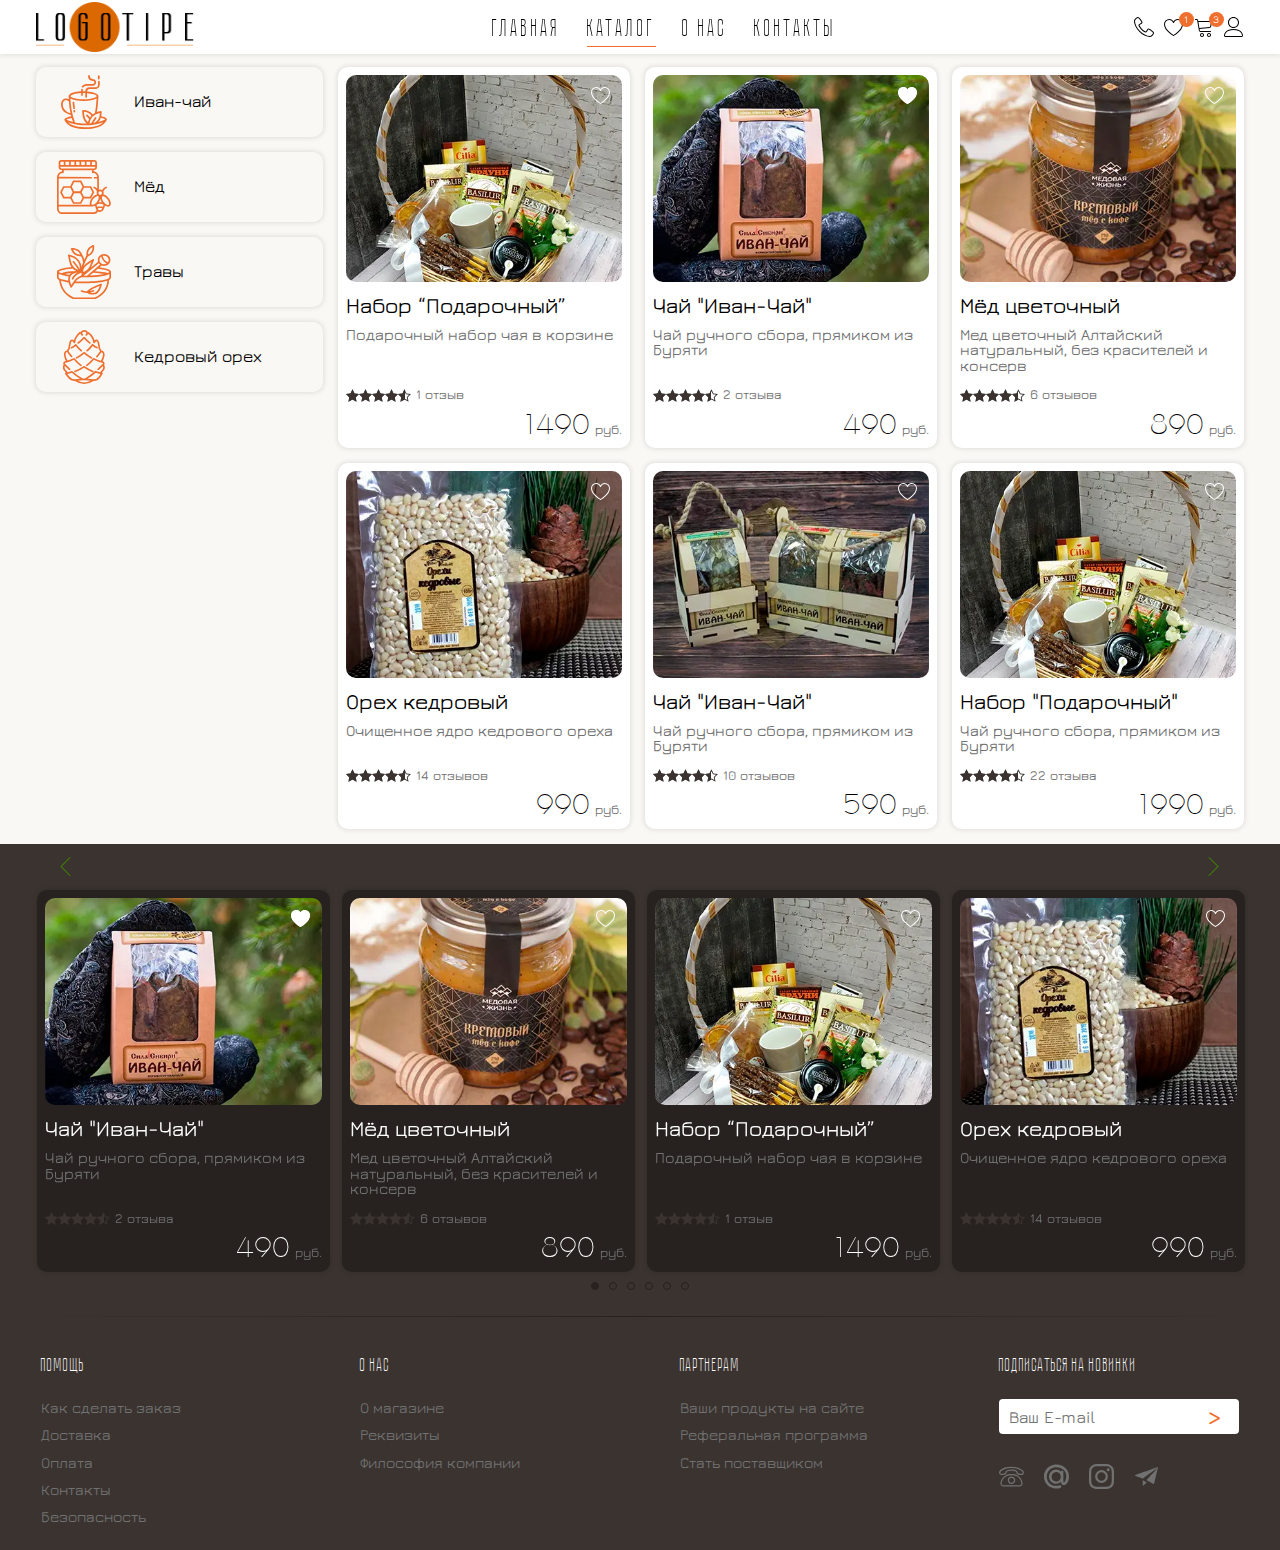
==== commit fc5bcb32: "fix6" ====
--- a/catalog.html
+++ b/catalog.html
@@ -21,7 +21,7 @@
 			<header class="header">
 	<div class="header__container _container">
 		<div class="header__body">
-			<a class="header__logo" href="#" title="На главную">
+			<a class="header__logo" href="index.html" title="На главную">
 				<img src="img/logo.png" alt="Logotipe">
 			</a>
 			<div class="header__menu menu">
@@ -68,7 +68,9 @@
 				<section class="catalog">
 					<div class="catalog__container _container">
 						<div class="catalog__body">
-							<aside class="catalog__aside">
+							<a class="catalog__catalog" data-fancybox data-animation-duration="700" data-src="#popupCatalog"
+								href="javascript:;" title="Выберите категорию">Категории</a>
+							<aside class="catalog__aside" id="popupCatalog">
 								<ul class="catalog__list">
 									<li class="catalog__row">
 										<a class="catalog__link" href="#" title="Посмотреть категорию">
--- a/css/style.min.css
+++ b/css/style.min.css
@@ -1 +1 @@
-﻿@font-face{font-family:"Jura";font-display:swap;src:url("../fonts/Jura-Bold.woff") format("woff"),url("../fonts/Jura-Bold.woff2") format("woff2");font-weight:700;font-style:normal}@font-face{font-family:"Jura";font-display:swap;src:url("../fonts/Jura-Medium.woff") format("woff"),url("../fonts/Jura-Medium.woff2") format("woff2");font-weight:400;font-style:normal}@font-face{font-family:"Pobeda";font-display:swap;src:url("../fonts/Pobeda.woff") format("woff"),url("../fonts/Pobeda.woff2") format("woff2");font-weight:400;font-style:normal}@font-face{font-family:"Konkord";font-display:swap;src:url("../fonts/Konkord-Retro.woff") format("woff"),url("../fonts/Konkord-Retro.woff2") format("woff2");font-weight:400;font-style:normal}html{-webkit-box-sizing:border-box;box-sizing:border-box;height:100%;min-width:320px;position:relative}html *{padding:0;margin:0;border:none;outline:none}*,*::before,*::after{-webkit-box-sizing:inherit;box-sizing:inherit}body{height:100%;min-width:320px;line-height:1;font-family:"Jura", sans-serif;color:#000;font-size:calc(15px + 3 * ((100vw - 320px) / 1600));font-weight:400;background-color:#fdfffb}h1,h2,h3,h4,h5,h6,p{font-weight:inherit;line-height:inherit;font-size:inherit;padding:0;margin:0}textarea{resize:none}input,button,textarea{font-family:inherit;font-size:inherit}button{cursor:pointer}a{display:inline-block;text-decoration:none;color:inherit}ul,li{list-style:none}.wrapper{display:-webkit-box;display:-ms-flexbox;display:flex;-webkit-box-orient:vertical;-webkit-box-direction:normal;-ms-flex-direction:column;flex-direction:column;min-height:100%}.content{-webkit-box-flex:1;-ms-flex:1 0 auto;flex:1 0 auto}.footer{-webkit-box-flex:0;-ms-flex:0 0 auto;flex:0 0 auto}._container{max-width:1230px;width:100%;margin:0 auto;padding-left:calc(5px + 10 * ((100vw - 320px) / 1600));padding-right:calc(5px + 10 * ((100vw - 320px) / 1600))}.ibg{background-position:center;background-size:cover;background-repeat:no-repeat;position:relative}.ibg img{width:0;height:0;position:absolute;top:0;left:0;opacity:0;visibility:hidden}@-webkit-keyframes shakeX{from,to{-webkit-transform:translate3d(0, 0, 0);transform:translate3d(0, 0, 0)}66%{-webkit-transform:translate3d(0, -1px, 0);transform:translate3d(0, -1px, 0)}33%{-webkit-transform:translate3d(0, 1px, 0);transform:translate3d(0, 1px, 0)}}@keyframes shakeX{from,to{-webkit-transform:translate3d(0, 0, 0);transform:translate3d(0, 0, 0)}66%{-webkit-transform:translate3d(0, -1px, 0);transform:translate3d(0, -1px, 0)}33%{-webkit-transform:translate3d(0, 1px, 0);transform:translate3d(0, 1px, 0)}}.btn{font-family:'Pobeda', sans-serif;font-size:calc(18px + 6 * ((100vw - 320px) / 1600));position:relative}.btn span{letter-spacing:2px;height:40px;border:1px solid #458500;border-radius:3px;display:-webkit-inline-box;display:-ms-inline-flexbox;display:inline-flex;-webkit-box-align:center;-ms-flex-align:center;align-items:center;-webkit-box-pack:center;-ms-flex-pack:center;justify-content:center;position:relative;background-color:#304040;width:150px;-webkit-transition:background-color .3s;-o-transition:background-color .3s;transition:background-color .3s}.btn::before{content:'';position:absolute;top:2px;left:2px;width:150px;height:40px;border:1px solid #458500;border-radius:3px}.card{position:relative;max-width:295px;width:100%;min-height:100%;height:100%;overflow:hidden;padding:calc(5px + 5 * ((100vw - 320px) / 1600));background-color:#fff;border-radius:10px;-webkit-box-shadow:0px 0px 5px 0.6px rgba(0,0,0,0.1);box-shadow:0px 0px 5px 0.6px rgba(0,0,0,0.1);display:-webkit-box;display:-ms-flexbox;display:flex;-webkit-box-orient:vertical;-webkit-box-direction:normal;-ms-flex-direction:column;flex-direction:column}.card*:last-child{margin-bottom:0}.card__wrapper{-webkit-box-flex:1;-ms-flex:1 0 auto;flex:1 0 auto}.card__img{display:block;position:relative;padding:0px 0px 75% 0px;border-radius:10px;overflow:hidden;margin-bottom:calc(10px + 5 * ((100vw - 320px) / 1600))}.card__img:before{content:'→';position:absolute;bottom:10px;right:10px;z-index:1;color:#fff;font-size:22px;opacity:0;-webkit-transition:opacity .3s;-o-transition:opacity .3s;transition:opacity .3s;width:-webkit-fit-content;width:-moz-fit-content;width:fit-content;height:-webkit-fit-content;height:-moz-fit-content;height:fit-content}.card__img img{position:absolute;top:0;left:0;width:100%;height:100%;-o-object-fit:cover;object-fit:cover}.card__name{font-weight:700;font-size:calc(18px + 6 * ((100vw - 320px) / 1600));margin-bottom:10px;-webkit-transition:color .2s;-o-transition:color .2s;transition:color .2s}.card__descr{font-size:calc(15px + 1 * ((100vw - 320px) / 1600));color:#717171;margin-bottom:15px;-webkit-box-flex:1;-ms-flex:1 0 auto;flex:1 0 auto}.card__price{text-align:right;font-family:'Konkord', sans-serif;font-weight:700;font-size:calc(24px + 16 * ((100vw - 320px) / 1600))}.card__price span{font-family:'Jura', sans-serif;font-size:calc(12px + 2 * ((100vw - 320px) / 1600));color:#717171;margin-left:5px}.card__favorite{position:absolute;top:20px;right:20px;background-color:transparent;border:none;z-index:5;-webkit-transition:all .3s;-o-transition:all .3s;transition:all .3s}.card__favorite:before{content:'';position:absolute;top:0;left:0;width:20px;height:20px;background-image:url(../img/heart_full.svg);background-repeat:no-repeat;opacity:0}.card__favorite._select:before{opacity:1}.rating{display:-webkit-box;display:-ms-flexbox;display:flex;margin-bottom:5px;-webkit-box-align:end;-ms-flex-align:end;align-items:flex-end}.rating__stars{background-image:url(../img/star.svg);height:-webkit-fit-content;height:-moz-fit-content;height:fit-content}.rating__info{margin-left:5px;color:#717171;font-size:calc(12px + 2 * ((100vw - 320px) / 1600))}.rating .jq-ry-container{padding:0}.social{display:-webkit-box;display:-ms-flexbox;display:flex}.social__row+.social__row{margin-left:20px}.social__link path{-webkit-transition:fill .2s;-o-transition:fill .2s;transition:fill .2s;fill:#717171}.news__form .form__body{position:relative}.news__form .form__input{height:35px;width:100%;border:none;padding-left:10px;padding-right:60px;border-radius:4px;background-color:#fff}.news__form .form__input:focus{border:1px solid #458500}.news__form .form__button{position:absolute;bottom:1px;right:1px;color:#458500;font-size:30px;line-height:30px;padding:0 15px;height:33px;background-color:#fff;border:none;border-radius:0 4px 4px 0}.news__form .form__button:focus{background-color:#458500;color:#fff}.header{position:fixed;right:0;left:0;top:0;background-color:#fff;z-index:100;-webkit-box-shadow:0px 0px 5px 0.6px rgba(0,0,0,0.1);box-shadow:0px 0px 5px 0.6px rgba(0,0,0,0.1)}.header__body{display:-webkit-box;display:-ms-flexbox;display:flex;-webkit-box-align:center;-ms-flex-align:center;align-items:center;-webkit-box-pack:justify;-ms-flex-pack:justify;justify-content:space-between;height:calc(45px + 15 * ((100vw - 320px) / 1600))}.header__logo{height:100%}.header__logo img{height:100%;padding:2px 0px 2px 0px}.header__buttons{height:100%;display:-webkit-box;display:-ms-flexbox;display:flex}.header__btn{height:100%;display:-webkit-box;display:-ms-flexbox;display:flex;-webkit-box-align:center;-ms-flex-align:center;align-items:center;-webkit-box-pack:center;-ms-flex-pack:center;justify-content:center;position:relative;-webkit-transition:-webkit-transform .3s;transition:-webkit-transform .3s;-o-transition:transform .3s;transition:transform .3s;transition:transform .3s, -webkit-transform .3s}.header__btn+.header__btn{margin-left:10px}.header__quantity{position:absolute;top:22%;right:-10px;font-size:10px;color:#fff;height:15px;min-width:15px;background-color:#ef8752;border-radius:8px;display:-webkit-box;display:-ms-flexbox;display:flex;-webkit-box-pack:center;-ms-flex-pack:center;justify-content:center;-webkit-box-align:center;-ms-flex-align:center;align-items:center;padding:2px;line-height:15px}.menu{font-family:'Pobeda', sans-serif;letter-spacing:2px;text-transform:uppercase;font-size:24px}.menu__btn{display:none;width:30px;height:20px;position:relative;cursor:pointer}.menu__btn:before{content:'';position:absolute;top:0;left:0;width:100%;height:2px;background-color:#000}.menu__btn:after{content:'';position:absolute;bottom:0;left:0;width:100%;height:2px;background-color:#000}.menu__btn span{position:absolute;width:100%;height:2px;left:0;top:9px;background-color:#000}.menu__btn.open::after{-webkit-transform:rotate(45deg);-ms-transform:rotate(45deg);transform:rotate(45deg);bottom:9px}.menu__btn.open::before{-webkit-transform:rotate(-45deg);-ms-transform:rotate(-45deg);transform:rotate(-45deg);top:9px}.menu__btn.open span{-webkit-transform:scale(0);-ms-transform:scale(0);transform:scale(0)}.menu__body{margin-bottom:-4px}.menu__row{display:inline-block;overflow:auto}.menu__row+.menu__row{margin-left:20px}.menu__link{border-bottom:1px solid transparent;display:block;padding-top:calc(5px + 3 * ((100vw - 320px) / 1600));padding-bottom:calc(5px + 3 * ((100vw - 320px) / 1600));-webkit-transition:border-bottom .3s;-o-transition:border-bottom .3s;transition:border-bottom .3s}.top__body{margin-top:calc(55px + 20 * ((100vw - 320px) / 1600));padding-top:calc(20px + 30 * ((100vw - 320px) / 1600));padding-right:5px;padding-left:5px;background-color:#304040;border-radius:10px;overflow:auto;text-align:center;color:#fff}.top__body>*:last-child{margin-bottom:calc(77px + 53 * ((100vw - 320px) / 1600))}.top__title{margin:0 auto;margin-bottom:calc(15px + 5 * ((100vw - 320px) / 1600));font-family:'Pobeda', sans-serif;font-size:calc(32px + 12 * ((100vw - 320px) / 1600));max-width:600px}.top__descr{margin:0 auto;margin-bottom:calc(15px + 5 * ((100vw - 320px) / 1600));max-width:600px;color:#717171}.top__btn{margin-bottom:calc(15px + 5 * ((100vw - 320px) / 1600))}.top__categories{position:relative}.categories__menu{position:absolute;z-index:10;top:calc(-57px + -43 * ((100vw - 320px) / 1600));left:0;right:0;margin:0 auto}.categories__menu._fixed{position:fixed;-webkit-transform:translate(0, 0);-ms-transform:translate(0, 0);transform:translate(0, 0);top:calc(55px + 20 * ((100vw - 320px) / 1600))}.categories__menu._fixed .categories__list{padding-left:calc(13px + 10 * ((100vw - 320px) / 1600))}.categories__menu._fixed .categories__link{-webkit-box-orient:horizontal;-webkit-box-direction:normal;-ms-flex-direction:row;flex-direction:row;border-radius:6px}.categories__menu._fixed .categories__row{height:60px}.categories__menu._fixed .categories__icon{margin-bottom:0;height:70%;margin-left:5px;margin-right:5px}.categories__menu._fixed .categories__name{margin:0 auto;text-align:center;font-size:calc(16px + 5 * ((100vw - 320px) / 1600));padding:5px 0}.categories__list{display:-webkit-box;display:-ms-flexbox;display:flex;-webkit-box-pack:center;-ms-flex-pack:center;justify-content:center}.categories__row{max-width:calc(85px + 65 * ((100vw - 320px) / 1600));min-width:calc(85px + 65 * ((100vw - 320px) / 1600));height:calc(114px + 86 * ((100vw - 320px) / 1600))}.categories__row+.categories__row{margin-left:calc(10px + 5 * ((100vw - 320px) / 1600))}.categories__link{background-color:#fff;-webkit-box-shadow:0px 0px 5px 0.6px rgba(0,0,0,0.1);box-shadow:0px 0px 5px 0.6px rgba(0,0,0,0.1);border-radius:10px;display:-webkit-box;display:-ms-flexbox;display:flex;-webkit-box-orient:vertical;-webkit-box-direction:normal;-ms-flex-direction:column;flex-direction:column;-webkit-box-pack:center;-ms-flex-pack:center;justify-content:center;-webkit-box-align:center;-ms-flex-align:center;align-items:center;height:100%}.categories__link>*:last-child{margin-bottom:0}.categories__icon{height:50%;margin-bottom:calc(5px + 15 * ((100vw - 320px) / 1600))}.categories__name{font-family:'Pobeda', sans-serif;text-transform:uppercase;margin-bottom:calc(10px + 10 * ((100vw - 320px) / 1600));font-size:calc(16px + 6 * ((100vw - 320px) / 1600));padding-bottom:8px;border-bottom:1px solid transparent;-webkit-transition:border-bottom .3s;-o-transition:border-bottom .3s;transition:border-bottom .3s}.advantages{background-color:#304040;padding-top:calc(20px + 30 * ((100vw - 320px) / 1600));padding-bottom:calc(20px + 30 * ((100vw - 320px) / 1600));border-width:1px;border-style:solid;-o-border-image:-o-linear-gradient(left, #304040 0%, #253131 50%, #304040 100%) 0 0 100% 0;border-image:-webkit-gradient(linear, left top, right top, from(#304040), color-stop(50%, #253131), to(#304040)) 0 0 100% 0;border-image:linear-gradient(90deg, #304040 0%, #253131 50%, #304040 100%) 0 0 100% 0;border-left:none;border-right:none;border-top:none}.advantages>:last-child{margin-bottom:0}.advantages__inner{display:-webkit-box;display:-ms-flexbox;display:flex;-ms-flex-pack:distribute;justify-content:space-around}.advantages__item{max-width:250px;width:100%;text-align:center;color:#717171}.advantages__img{height:calc(50px + 50 * ((100vw - 320px) / 1600));margin-bottom:15px}.advantages__img img{height:100%}.advantages__form{text-align:center;color:#fff;margin-bottom:calc(20px + 30 * ((100vw - 320px) / 1600))}.advantages__form .form__body{max-width:250px;margin:0 auto}.advantages__form .form__title{margin-bottom:10px;font-weight:400;letter-spacing:1px}.advantages__form .form__input{color:#717171;background-color:#253131}.advantages__form .form__button{background-color:#253131;color:#717171}.blog{background-color:#304040;padding-top:calc(20px + 30 * ((100vw - 320px) / 1600));padding-bottom:calc(20px + 30 * ((100vw - 320px) / 1600));text-align:center}.blog__inner{display:-webkit-box;display:-ms-flexbox;display:flex;margin-bottom:calc(15px + 15 * ((100vw - 320px) / 1600))}.blog__item{background-color:#253131;border-radius:10px;padding:calc(5px + 5 * ((100vw - 320px) / 1600));margin-right:calc(5px + 10 * ((100vw - 320px) / 1600));text-align:center;max-width:20%;width:100%;height:calc(85px + 65 * ((100vw - 320px) / 1600));color:#fff;display:-webkit-box;display:-ms-flexbox;display:flex;-webkit-box-pack:center;-ms-flex-pack:center;justify-content:center;-webkit-box-align:center;-ms-flex-align:center;align-items:center;-webkit-transition:color .2s;-o-transition:color .2s;transition:color .2s;position:relative;overflow:hidden}.blog__item img{position:absolute;top:0;left:0;width:100%;height:100%;-o-object-fit:cover;object-fit:cover;opacity:.25}.blog__descr{position:relative;z-index:1}.blog__btn{text-align:center;color:#fff}.popular{padding-bottom:calc(20px + 10 * ((100vw - 320px) / 1600));padding-top:calc(67px + 48 * ((100vw - 320px) / 1600))}.popular._page{background-color:#304040;padding-top:calc(40px + 10 * ((100vw - 320px) / 1600))}.popular._page .popular__card{background-color:#253131}.popular._page .card__name{color:#fff}.popular._page .card__price{color:#458500}.popular._fixed{margin-top:50px}.popular__slide{height:100%}.popular .slick-list{margin-left:-6px;margin-right:-6px;margin-top:-10px;padding-top:10px;padding-bottom:10px;margin-bottom:-10px}.popular .slick-track{display:-webkit-box;display:-ms-flexbox;display:flex;-webkit-box-align:stretch;-ms-flex-align:stretch;align-items:stretch}.popular .slick-slide{margin-left:8px;margin-right:8px;height:auto}.popular .slick-slide>div{height:100%}.popular .slick-arrow{position:absolute;top:-27px;z-index:11;height:30px;width:40px;background-color:transparent}.popular .slick-arrow img{height:20px}.popular .slick-arrow:active{top:-26px}.popular .slick-next{right:10px}.popular .slick-next:active{right:9px}.popular .slick-prev{left:10px}.popular .slick-prev:active{left:9px}.popular .slick-dots{display:-webkit-box;display:-ms-flexbox;display:flex;-webkit-box-pack:center;-ms-flex-pack:center;justify-content:center;margin-top:10px}.popular .slick-dots li{font-size:0}.popular .slick-dots li+li{margin-left:10px}.popular .slick-dots button{font-size:0;border-radius:50%;background-color:transparent;border:1px solid #458500;height:8px;width:8px}.popular .slick-dots .slick-active button{background-color:#458500}.footer{background-color:#304040;border-width:1px;border-style:solid;-o-border-image:-o-linear-gradient(left, #304040 0%, #253131 50%, #304040 100%) 100% 0 0 0;border-image:-webkit-gradient(linear, left top, right top, from(#304040), color-stop(50%, #253131), to(#304040)) 100% 0 0 0;border-image:linear-gradient(90deg, #304040 0%, #253131 50%, #304040 100%) 100% 0 0 0;border-left:none;border-right:none;border-bottom:none}.footer__body{padding-top:calc(20px + 30 * ((100vw - 320px) / 1600));padding-bottom:20px;display:-webkit-box;display:-ms-flexbox;display:flex;-webkit-box-pack:justify;-ms-flex-pack:justify;justify-content:space-between}.footer__item{max-width:250px;width:100%;padding:0 5px}.footer__item *:last-child{margin-bottom:0}.footer__title{display:inline-block;color:#fff;font-family:'Pobeda', sans-serif;font-size:calc(15px + 6 * ((100vw - 320px) / 1600));margin-bottom:20px;padding-bottom:5px;border-bottom:1px solid transparent}.footer__row+.footer__row{margin-top:5px}.footer__link{color:#717171;border-bottom:1px solid transparent;-webkit-transition:all .2s;-o-transition:all .2s;transition:all .2s;padding-bottom:5px;font-size:calc(14px + 2 * ((100vw - 320px) / 1600))}.footer__form{margin-bottom:30px}.catalog__body{display:-webkit-box;display:-ms-flexbox;display:flex;margin-top:calc(55px + 20 * ((100vw - 320px) / 1600))}.catalog__aside{max-width:calc(25% - 15px);width:100%;margin-right:15px}.catalog__row+.catalog__row{margin-top:15px}.catalog__link{display:-webkit-box;display:-ms-flexbox;display:flex;-webkit-box-align:center;-ms-flex-align:center;align-items:center;height:calc(55px + 25 * ((100vw - 320px) / 1600));padding:calc(5px + 5 * ((100vw - 320px) / 1600));border-radius:10px;-webkit-box-shadow:0px 0px 5px 0.6px rgba(0,0,0,0.1);box-shadow:0px 0px 5px 0.6px rgba(0,0,0,0.1);-webkit-transition:background-color .3s;-o-transition:background-color .3s;transition:background-color .3s}.catalog__img{width:80px;height:100%;margin-right:10px;text-align:center}.catalog__img img{height:100%}.catalog__name{padding:8px 0;border-bottom:1px solid transparent;-webkit-transition:border-bottom .3s;-o-transition:border-bottom .3s;transition:border-bottom .3s}.catalog__inner{display:-webkit-box;display:-ms-flexbox;display:flex;-ms-flex-wrap:wrap;flex-wrap:wrap;margin-left:-15px}.catalog__card{margin-left:15px;min-height:auto;height:auto;margin-bottom:15px;max-width:calc(33.333% - 15px)}@media (min-width: 767.98px){.menu__link._active{border-bottom:1px solid #458500}}@media (min-width: 991.98px){.btn:hover>span{background-color:#458500}.btn:focus>span{background-color:#458500}.card__img:hover.card__img:before{opacity:1}.card__img:focus.card__img:before{opacity:1}.card__name:hover{color:#458500}.card__name:focus{color:#458500}.card__favorite:hover{-webkit-transform:scale(1.1);-ms-transform:scale(1.1);transform:scale(1.1)}.card__favorite:focus{-webkit-transform:scale(1.1);-ms-transform:scale(1.1);transform:scale(1.1)}.social__link:hover path{fill:#458500}.social__link:focus path{fill:#458500}.header__btn:hover{-webkit-transform:scale(1.1);-ms-transform:scale(1.1);transform:scale(1.1)}.header__btn:focus{-webkit-transform:scale(1.1);-ms-transform:scale(1.1);transform:scale(1.1)}.menu__link:hover{border-bottom:1px solid #458500}.menu__link:focus{border-bottom:1px solid #458500}.categories__link:hover .categories__icon{-webkit-animation-name:shakeX;animation-name:shakeX;-webkit-animation-duration:.3s;animation-duration:.3s}.categories__link:hover .categories__name{border-bottom:1px solid #458500}.categories__link:focus .categories__icon{-webkit-animation-name:shakeX;animation-name:shakeX;-webkit-animation-duration:.3s;animation-duration:.3s}.categories__link:focus .categories__name{border-bottom:1px solid #458500}.blog__item:hover{color:#458500}.blog__item:focus{color:#458500}.popular._page .card__name:hover{color:#458500}.popular._page .card__name:focus{color:#458500}.popular .slick-arrow:focus{top:-26px}.footer__item:hover .footer__title{border-bottom:1px solid #458500}.footer__item:focus .footer__title{border:1px solid #458500}.footer__link:hover{color:#458500}.footer__link:focus{color:#458500}.catalog__link:hover{background-color:rgba(69,133,0,0.1)}.catalog__link:hover .catalog__name{border-bottom:1px solid #458500}.catalog__link:focus{background-color:rgba(69,133,0,0.1)}.catalog__link:focus .catalog__name{border-bottom:1px solid #458500}}@media (max-width: 1920px){.card__img:before{font-size:calc(16px + 6 * ((100vw - 320px) / 1600))}.popular._fixed{margin-top:calc(40px + 10 * ((100vw - 320px) / 1600))}.popular .slick-list{margin-left:calc(-3px + -3 * ((100vw - 320px) / 1600))}.popular .slick-list{margin-right:calc(-3px + -3 * ((100vw - 320px) / 1600))}.popular .slick-slide{margin-left:calc(3px + 5 * ((100vw - 320px) / 1600))}.popular .slick-slide{margin-right:calc(3px + 5 * ((100vw - 320px) / 1600))}}@media (max-width: 1230pxpx){._container{max-width:970px}}@media (max-width: 991.98px){._container{max-width:750px}.card__img:before{opacity:1}}@media (max-width: 767.98px){._container{max-width:none}.menu{-webkit-box-ordinal-group:0;-ms-flex-order:-1;order:-1}.menu__btn{display:block}.menu__body{left:0;position:absolute;width:100%;top:calc(45px + 15 * ((100vw - 320px) / 1600))}.menu__body.open .menu__row{left:0}.menu__row+.menu__row{margin-left:0}.menu__row{background-color:#fff;display:block;position:absolute;width:100%;top:0;left:-100%;-webkit-transition:all .3s;-o-transition:all .3s;transition:all .3s}.menu__row:nth-child(2){top:45px;-webkit-transition:all .5s;-o-transition:all .5s;transition:all .5s}.menu__row:nth-child(3){top:90px;-webkit-transition:all .7s;-o-transition:all .7s;transition:all .7s}.menu__row:nth-child(4){top:135px;-webkit-transition:all .9s;-o-transition:all .9s;transition:all .9s}.menu__row:nth-child(5){top:180px;-webkit-transition:all 1.1s;-o-transition:all 1.1s;transition:all 1.1s}.menu__row:nth-child(6){top:225px;-webkit-transition:all 1.3s;-o-transition:all 1.3s;transition:all 1.3s}.menu__row:nth-child(7){top:270px;-webkit-transition:all 1.5s;-o-transition:all 1.5s;transition:all 1.5s}.menu__row:nth-child(8){top:315px;-webkit-transition:all 1.7s;-o-transition:all 1.7s;transition:all 1.7s}.menu__row:nth-child(9){top:360px;-webkit-transition:all 1.9s;-o-transition:all 1.9s;transition:all 1.9s}.menu__row:nth-child(10){top:405px;-webkit-transition:all 2.1s;-o-transition:all 2.1s;transition:all 2.1s}.menu__link{height:45px;display:-webkit-box;display:-ms-flexbox;display:flex;-webkit-box-align:center;-ms-flex-align:center;align-items:center;-webkit-box-pack:center;-ms-flex-pack:center;justify-content:center;border-bottom:1px solid #458500}.categories__menu._fixed .categories__row{height:45px}.blog__inner{overflow:auto;-webkit-box-pack:start;-ms-flex-pack:start;justify-content:flex-start}.blog__item{min-width:120px}.footer__body{-ms-flex-wrap:wrap;flex-wrap:wrap}.footer__item{max-width:50%;margin-bottom:30px}.footer__item:last-child{max-width:100%;-webkit-box-ordinal-group:-2;-ms-flex-order:-3;order:-3}.footer__item:nth-child(3){margin-bottom:0}}@media (max-width: 479.98px){.header__logo{height:80%}.categories__menu._fixed .categories__row:last-child{padding-right:8px;min-width:calc(93px + 65 * ((100vw - 320px) / 1600))}.categories__list{overflow:auto;-webkit-box-pack:start;-ms-flex-pack:start;justify-content:flex-start;padding-left:8px;padding-bottom:20px;margin-bottom:-20px;padding-top:20px;margin-top:-20px}.categories__row:last-child{padding-right:8px;min-width:calc(93px + 65 * ((100vw - 320px) / 1600))}.advantages__inner{display:block}.advantages__item{display:-webkit-box;display:-ms-flexbox;display:flex;max-width:100%;-webkit-box-align:center;-ms-flex-align:center;align-items:center;margin-bottom:15px}.advantages__img{margin-bottom:0;margin-right:15px;min-width:100px}.advantages__descr{text-align:left}}
+﻿@font-face{font-family:"Jura";font-display:swap;src:url("../fonts/Jura-Bold.woff") format("woff"),url("../fonts/Jura-Bold.woff2") format("woff2");font-weight:700;font-style:normal}@font-face{font-family:"Jura";font-display:swap;src:url("../fonts/Jura-Medium.woff") format("woff"),url("../fonts/Jura-Medium.woff2") format("woff2");font-weight:400;font-style:normal}@font-face{font-family:"Pobeda";font-display:swap;src:url("../fonts/Pobeda.woff") format("woff"),url("../fonts/Pobeda.woff2") format("woff2");font-weight:400;font-style:normal}@font-face{font-family:"Konkord";font-display:swap;src:url("../fonts/Konkord-Retro.woff") format("woff"),url("../fonts/Konkord-Retro.woff2") format("woff2");font-weight:400;font-style:normal}html{-webkit-box-sizing:border-box;box-sizing:border-box;height:100%;min-width:320px;position:relative}html *{padding:0;margin:0;border:none;outline:none}*,*::before,*::after{-webkit-box-sizing:inherit;box-sizing:inherit}body{height:100%;min-width:320px;line-height:1;font-family:"Jura", sans-serif;color:#000;font-size:calc(15px + 3 * ((100vw - 320px) / 1600));font-weight:400;background-color:#faf8f5}h1,h2,h3,h4,h5,h6,p{font-weight:inherit;line-height:inherit;font-size:inherit;padding:0;margin:0}textarea{resize:none}input,button,textarea{font-family:inherit;font-size:inherit}button{cursor:pointer}a{display:inline-block;text-decoration:none;color:inherit}ul,li{list-style:none}.wrapper{display:-webkit-box;display:-ms-flexbox;display:flex;-webkit-box-orient:vertical;-webkit-box-direction:normal;-ms-flex-direction:column;flex-direction:column;min-height:100%}.content{-webkit-box-flex:1;-ms-flex:1 0 auto;flex:1 0 auto}.footer{-webkit-box-flex:0;-ms-flex:0 0 auto;flex:0 0 auto}._container{max-width:1230px;width:100%;margin:0 auto;padding-left:calc(5px + 10 * ((100vw - 320px) / 1600));padding-right:calc(5px + 10 * ((100vw - 320px) / 1600))}.ibg{background-position:center;background-size:cover;background-repeat:no-repeat;position:relative}.ibg img{width:0;height:0;position:absolute;top:0;left:0;opacity:0;visibility:hidden}@-webkit-keyframes shakeX{from,to{-webkit-transform:translate3d(0, 0, 0);transform:translate3d(0, 0, 0)}66%{-webkit-transform:translate3d(0, -1px, 0);transform:translate3d(0, -1px, 0)}33%{-webkit-transform:translate3d(0, 1px, 0);transform:translate3d(0, 1px, 0)}}@keyframes shakeX{from,to{-webkit-transform:translate3d(0, 0, 0);transform:translate3d(0, 0, 0)}66%{-webkit-transform:translate3d(0, -1px, 0);transform:translate3d(0, -1px, 0)}33%{-webkit-transform:translate3d(0, 1px, 0);transform:translate3d(0, 1px, 0)}}.btn{font-family:'Pobeda', sans-serif;font-size:calc(18px + 6 * ((100vw - 320px) / 1600));position:relative}.btn span{letter-spacing:2px;height:40px;border:1px solid #ef6f2e;border-radius:3px;display:-webkit-inline-box;display:-ms-inline-flexbox;display:inline-flex;-webkit-box-align:center;-ms-flex-align:center;align-items:center;-webkit-box-pack:center;-ms-flex-pack:center;justify-content:center;position:relative;background-color:#3a3330;width:150px;-webkit-transition:background-color .3s;-o-transition:background-color .3s;transition:background-color .3s}.btn::before{content:'';position:absolute;top:2px;left:2px;width:150px;height:40px;border:1px solid #ef6f2e;border-radius:3px}.card{position:relative;max-width:295px;width:100%;min-height:100%;height:100%;overflow:hidden;padding:calc(5px + 5 * ((100vw - 320px) / 1600));background-color:#fff;border-radius:10px;-webkit-box-shadow:0px 0px 5px 0.6px rgba(0,0,0,0.1);box-shadow:0px 0px 5px 0.6px rgba(0,0,0,0.1);display:-webkit-box;display:-ms-flexbox;display:flex;-webkit-box-orient:vertical;-webkit-box-direction:normal;-ms-flex-direction:column;flex-direction:column}.card*:last-child{margin-bottom:0}.card__wrapper{-webkit-box-flex:1;-ms-flex:1 0 auto;flex:1 0 auto}.card__img{display:block;position:relative;padding:0px 0px 75% 0px;border-radius:10px;overflow:hidden;margin-bottom:calc(10px + 5 * ((100vw - 320px) / 1600))}.card__img:before{content:'→';position:absolute;bottom:10px;right:10px;z-index:1;color:#fff;font-size:22px;opacity:0;-webkit-transition:opacity .3s;-o-transition:opacity .3s;transition:opacity .3s;width:-webkit-fit-content;width:-moz-fit-content;width:fit-content;height:-webkit-fit-content;height:-moz-fit-content;height:fit-content}.card__img img{position:absolute;top:0;left:0;width:100%;height:100%;-o-object-fit:cover;object-fit:cover}.card__name{font-size:calc(18px + 6 * ((100vw - 320px) / 1600));margin-bottom:10px;-webkit-transition:color .2s;-o-transition:color .2s;transition:color .2s}.card__descr{font-size:calc(15px + 1 * ((100vw - 320px) / 1600));color:#717171;margin-bottom:15px;-webkit-box-flex:1;-ms-flex:1 0 auto;flex:1 0 auto}.card__price{text-align:right;font-family:'Konkord', sans-serif;font-size:calc(24px + 16 * ((100vw - 320px) / 1600))}.card__price span{font-family:'Jura', sans-serif;font-size:calc(12px + 2 * ((100vw - 320px) / 1600));color:#717171;margin-left:5px}.card__favorite{position:absolute;top:20px;right:20px;background-color:transparent;border:none;z-index:5;-webkit-transition:all .3s;-o-transition:all .3s;transition:all .3s}.card__favorite:before{content:'';position:absolute;top:0;left:0;width:20px;height:20px;background-image:url(../img/heart_full.svg);background-repeat:no-repeat;opacity:0}.card__favorite._select:before{opacity:1}.rating{display:-webkit-box;display:-ms-flexbox;display:flex;margin-bottom:5px;-webkit-box-align:end;-ms-flex-align:end;align-items:flex-end}.rating__stars{background-image:url(../img/star.svg);height:-webkit-fit-content;height:-moz-fit-content;height:fit-content}.rating__info{margin-left:5px;color:#717171;font-size:calc(12px + 2 * ((100vw - 320px) / 1600))}.rating .jq-ry-container{padding:0}.social{display:-webkit-box;display:-ms-flexbox;display:flex}.social__row+.social__row{margin-left:20px}.social__link path{-webkit-transition:fill .2s;-o-transition:fill .2s;transition:fill .2s;fill:#717171}.news__form .form__body{position:relative}.news__form .form__input{height:35px;width:100%;border:none;padding-left:10px;padding-right:60px;border-radius:4px;background-color:#fff}.news__form .form__input:focus{border:1px solid #ef6f2e}.news__form .form__button{position:absolute;bottom:1px;right:1px;color:#ef6f2e;font-size:30px;line-height:30px;padding:0 15px;height:33px;background-color:#fff;border:none;border-radius:0 4px 4px 0}.news__form .form__button:focus{background-color:#ef6f2e;color:#fff}.header{position:fixed;right:0;left:0;top:0;background-color:#fff;z-index:100;-webkit-box-shadow:0px 0px 5px 0.6px rgba(0,0,0,0.1);box-shadow:0px 0px 5px 0.6px rgba(0,0,0,0.1)}.header__body{display:-webkit-box;display:-ms-flexbox;display:flex;-webkit-box-align:center;-ms-flex-align:center;align-items:center;-webkit-box-pack:justify;-ms-flex-pack:justify;justify-content:space-between;height:calc(45px + 15 * ((100vw - 320px) / 1600))}.header__logo{height:100%}.header__logo img{height:100%;padding:2px 0px 2px 0px}.header__buttons{height:100%;display:-webkit-box;display:-ms-flexbox;display:flex}.header__btn{height:100%;display:-webkit-box;display:-ms-flexbox;display:flex;-webkit-box-align:center;-ms-flex-align:center;align-items:center;-webkit-box-pack:center;-ms-flex-pack:center;justify-content:center;position:relative;-webkit-transition:-webkit-transform .3s;transition:-webkit-transform .3s;-o-transition:transform .3s;transition:transform .3s;transition:transform .3s, -webkit-transform .3s}.header__btn+.header__btn{margin-left:10px}.header__quantity{position:absolute;top:22%;right:-10px;font-size:10px;color:#fff;height:15px;min-width:15px;background-color:#ef6f2e;border-radius:8px;display:-webkit-box;display:-ms-flexbox;display:flex;-webkit-box-pack:center;-ms-flex-pack:center;justify-content:center;-webkit-box-align:center;-ms-flex-align:center;align-items:center;padding:2px;line-height:15px}.menu{font-family:'Pobeda', sans-serif;letter-spacing:2px;text-transform:uppercase;font-size:24px}.menu__btn{display:none;width:30px;height:20px;position:relative;cursor:pointer}.menu__btn:before{content:'';position:absolute;top:0;left:0;width:100%;height:2px;background-color:#000}.menu__btn:after{content:'';position:absolute;bottom:0;left:0;width:100%;height:2px;background-color:#000}.menu__btn span{position:absolute;width:100%;height:2px;left:0;top:9px;background-color:#000}.menu__btn.open::after{-webkit-transform:rotate(45deg);-ms-transform:rotate(45deg);transform:rotate(45deg);bottom:9px}.menu__btn.open::before{-webkit-transform:rotate(-45deg);-ms-transform:rotate(-45deg);transform:rotate(-45deg);top:9px}.menu__btn.open span{-webkit-transform:scale(0);-ms-transform:scale(0);transform:scale(0)}.menu__body{margin-bottom:-4px}.menu__row{display:inline-block;overflow:auto}.menu__row+.menu__row{margin-left:20px}.menu__link{border-bottom:1px solid transparent;display:block;padding-top:calc(5px + 3 * ((100vw - 320px) / 1600));padding-bottom:calc(5px + 3 * ((100vw - 320px) / 1600));-webkit-transition:border-bottom .3s;-o-transition:border-bottom .3s;transition:border-bottom .3s}.top__body{margin-top:calc(55px + 20 * ((100vw - 320px) / 1600));padding-top:calc(20px + 30 * ((100vw - 320px) / 1600));padding-right:5px;padding-left:5px;background-color:#3a3330;border-radius:10px;overflow:auto;text-align:center;color:#fff}.top__body>*:last-child{margin-bottom:calc(77px + 53 * ((100vw - 320px) / 1600))}.top__title{margin:0 auto;margin-bottom:calc(15px + 5 * ((100vw - 320px) / 1600));font-family:'Pobeda', sans-serif;font-size:calc(32px + 12 * ((100vw - 320px) / 1600));max-width:600px}.top__descr{margin:0 auto;margin-bottom:calc(15px + 5 * ((100vw - 320px) / 1600));max-width:600px;color:#717171}.top__btn{margin-bottom:calc(15px + 5 * ((100vw - 320px) / 1600))}.top__categories{position:relative}.categories__menu{position:absolute;z-index:10;top:calc(-57px + -43 * ((100vw - 320px) / 1600));left:0;right:0;margin:0 auto}.categories__menu._fixed{position:fixed;-webkit-transform:translate(0, 0);-ms-transform:translate(0, 0);transform:translate(0, 0);top:calc(55px + 20 * ((100vw - 320px) / 1600))}.categories__menu._fixed .categories__list{padding-left:calc(13px + 10 * ((100vw - 320px) / 1600))}.categories__menu._fixed .categories__link{-webkit-box-orient:horizontal;-webkit-box-direction:normal;-ms-flex-direction:row;flex-direction:row;border-radius:6px}.categories__menu._fixed .categories__row{height:60px}.categories__menu._fixed .categories__icon{margin-bottom:0;height:70%;margin-left:5px;margin-right:5px}.categories__menu._fixed .categories__name{margin:0 auto;text-align:center;font-size:calc(16px + 5 * ((100vw - 320px) / 1600));padding:5px 0}.categories__list{display:-webkit-box;display:-ms-flexbox;display:flex;-webkit-box-pack:center;-ms-flex-pack:center;justify-content:center}.categories__row{max-width:calc(85px + 65 * ((100vw - 320px) / 1600));min-width:calc(85px + 65 * ((100vw - 320px) / 1600));height:calc(114px + 86 * ((100vw - 320px) / 1600))}.categories__row+.categories__row{margin-left:calc(10px + 5 * ((100vw - 320px) / 1600))}.categories__link{background-color:#fff;-webkit-box-shadow:0px 0px 5px 0.6px rgba(0,0,0,0.1);box-shadow:0px 0px 5px 0.6px rgba(0,0,0,0.1);border-radius:10px;display:-webkit-box;display:-ms-flexbox;display:flex;-webkit-box-orient:vertical;-webkit-box-direction:normal;-ms-flex-direction:column;flex-direction:column;-webkit-box-pack:center;-ms-flex-pack:center;justify-content:center;-webkit-box-align:center;-ms-flex-align:center;align-items:center;height:100%}.categories__link>*:last-child{margin-bottom:0}.categories__icon{height:50%;margin-bottom:calc(5px + 15 * ((100vw - 320px) / 1600))}.categories__name{font-family:'Pobeda', sans-serif;text-transform:uppercase;margin-bottom:calc(10px + 10 * ((100vw - 320px) / 1600));font-size:calc(16px + 6 * ((100vw - 320px) / 1600));padding-bottom:8px;border-bottom:1px solid transparent;-webkit-transition:border-bottom .3s;-o-transition:border-bottom .3s;transition:border-bottom .3s}.advantages{background-color:#3a3330;padding-top:calc(20px + 30 * ((100vw - 320px) / 1600));padding-bottom:calc(20px + 30 * ((100vw - 320px) / 1600));border-width:1px;border-style:solid;-o-border-image:-o-linear-gradient(left, #3a3330 0%, #27221f 50%, #3a3330 100%) 0 0 100% 0;border-image:-webkit-gradient(linear, left top, right top, from(#3a3330), color-stop(50%, #27221f), to(#3a3330)) 0 0 100% 0;border-image:linear-gradient(90deg, #3a3330 0%, #27221f 50%, #3a3330 100%) 0 0 100% 0;border-left:none;border-right:none;border-top:none}.advantages>:last-child{margin-bottom:0}.advantages__inner{display:-webkit-box;display:-ms-flexbox;display:flex;-ms-flex-pack:distribute;justify-content:space-around}.advantages__item{max-width:250px;width:100%;text-align:center;color:#717171}.advantages__img{height:calc(50px + 50 * ((100vw - 320px) / 1600));margin-bottom:10px}.advantages__img img{height:100%}.advantages__form{text-align:center;color:#fff;margin-bottom:calc(20px + 30 * ((100vw - 320px) / 1600))}.advantages__form .form__body{max-width:250px;margin:0 auto}.advantages__form .form__title{margin-bottom:10px;font-weight:400;letter-spacing:1px}.advantages__form .form__input{color:#717171;background-color:#27221f}.advantages__form .form__button{background-color:#27221f;color:#717171}.blog{background-color:#3a3330;padding-top:calc(20px + 30 * ((100vw - 320px) / 1600));padding-bottom:calc(20px + 30 * ((100vw - 320px) / 1600));text-align:center}.blog__inner{display:-webkit-box;display:-ms-flexbox;display:flex;margin-bottom:calc(15px + 15 * ((100vw - 320px) / 1600))}.blog__item{background-color:#27221f;border-radius:10px;padding:calc(5px + 5 * ((100vw - 320px) / 1600));margin-right:calc(5px + 10 * ((100vw - 320px) / 1600));text-align:center;max-width:20%;width:100%;height:calc(85px + 65 * ((100vw - 320px) / 1600));color:#717171;display:-webkit-box;display:-ms-flexbox;display:flex;-webkit-box-pack:center;-ms-flex-pack:center;justify-content:center;-webkit-box-align:center;-ms-flex-align:center;align-items:center;-webkit-transition:color .2s;-o-transition:color .2s;transition:color .2s;position:relative;overflow:hidden}.blog__item img{position:absolute;top:0;left:0;width:100%;height:100%;-o-object-fit:cover;object-fit:cover;opacity:0;-webkit-transition:opacity .3s;-o-transition:opacity .3s;transition:opacity .3s}.blog__descr{position:relative;z-index:1}.blog__btn{text-align:center;color:#fff}.popular{padding-bottom:calc(20px + 10 * ((100vw - 320px) / 1600));padding-top:calc(67px + 48 * ((100vw - 320px) / 1600))}.popular._page{background-color:#3a3330;padding-top:calc(40px + 10 * ((100vw - 320px) / 1600))}.popular._page .popular__card{background-color:#27221f}.popular._page .card__name{color:#fff}.popular._page .card__price{color:#fff}.popular._page .slick-dots button{border:1px solid #27221f}.popular._page .slick-dots .slick-active button{background-color:#27221f}.popular._fixed{margin-top:50px}.popular__slide{height:100%}.popular .slick-list{margin-left:-6px;margin-right:-6px;margin-top:-10px;padding-top:10px;padding-bottom:10px;margin-bottom:-10px}.popular .slick-track{display:-webkit-box;display:-ms-flexbox;display:flex;-webkit-box-align:stretch;-ms-flex-align:stretch;align-items:stretch}.popular .slick-slide{margin-left:8px;margin-right:8px;height:auto}.popular .slick-slide>div{height:100%}.popular .slick-arrow{position:absolute;top:-27px;z-index:11;height:30px;width:40px;background-color:transparent}.popular .slick-arrow img{height:20px}.popular .slick-arrow:active{top:-26px}.popular .slick-next{right:10px}.popular .slick-next:active{right:9px}.popular .slick-prev{left:10px}.popular .slick-prev:active{left:9px}.popular .slick-dots{display:-webkit-box;display:-ms-flexbox;display:flex;-webkit-box-pack:center;-ms-flex-pack:center;justify-content:center;margin-top:10px}.popular .slick-dots li{font-size:0}.popular .slick-dots li+li{margin-left:10px}.popular .slick-dots button{font-size:0;border-radius:50%;background-color:transparent;border:1px solid #ef6f2e;height:8px;width:8px}.popular .slick-dots .slick-active button{background-color:#ef6f2e}.footer{background-color:#3a3330;border-width:1px;border-style:solid;-o-border-image:-o-linear-gradient(left, #3a3330 0%, #27221f 50%, #3a3330 100%) 100% 0 0 0;border-image:-webkit-gradient(linear, left top, right top, from(#3a3330), color-stop(50%, #27221f), to(#3a3330)) 100% 0 0 0;border-image:linear-gradient(90deg, #3a3330 0%, #27221f 50%, #3a3330 100%) 100% 0 0 0;border-left:none;border-right:none;border-bottom:none}.footer__body{padding-top:calc(20px + 30 * ((100vw - 320px) / 1600));padding-bottom:20px;display:-webkit-box;display:-ms-flexbox;display:flex;-webkit-box-pack:justify;-ms-flex-pack:justify;justify-content:space-between}.footer__item{max-width:250px;width:100%;padding:0 5px}.footer__item *:last-child{margin-bottom:0}.footer__title{display:inline-block;color:#fff;font-family:'Pobeda', sans-serif;font-size:calc(15px + 6 * ((100vw - 320px) / 1600));margin-bottom:20px;padding-bottom:5px;border-bottom:1px solid transparent}.footer__row+.footer__row{margin-top:5px}.footer__link{color:#717171;border-bottom:1px solid transparent;-webkit-transition:all .2s;-o-transition:all .2s;transition:all .2s;padding-bottom:5px;font-size:calc(14px + 2 * ((100vw - 320px) / 1600))}.footer__form{margin-bottom:30px}.catalog__body{display:-webkit-box;display:-ms-flexbox;display:flex;margin-top:calc(55px + 20 * ((100vw - 320px) / 1600))}.catalog__catalog{display:none}.catalog__aside{max-width:calc(25% - 15px);width:100%;margin-right:15px}.catalog__row+.catalog__row{margin-top:15px}.catalog__link{display:-webkit-box;display:-ms-flexbox;display:flex;-webkit-box-align:center;-ms-flex-align:center;align-items:center;height:calc(55px + 25 * ((100vw - 320px) / 1600));padding:calc(5px + 5 * ((100vw - 320px) / 1600));border-radius:10px;-webkit-box-shadow:0px 0px 5px 0.6px rgba(0,0,0,0.1);box-shadow:0px 0px 5px 0.6px rgba(0,0,0,0.1);-webkit-transition:background-color .3s;-o-transition:background-color .3s;transition:background-color .3s}.catalog__img{width:80px;height:100%;margin-right:10px;text-align:center}.catalog__img img{height:100%}.catalog__name{padding:8px 0;border-bottom:1px solid transparent;-webkit-transition:border-bottom .3s;-o-transition:border-bottom .3s;transition:border-bottom .3s}.catalog__inner{display:-webkit-box;display:-ms-flexbox;display:flex;-ms-flex-wrap:wrap;flex-wrap:wrap;margin-left:-15px}.catalog__card{margin-left:15px;min-height:auto;height:auto;margin-bottom:15px;max-width:calc(33.333% - 15px)}@media (min-width: 767.98px){.menu__link._active{border-bottom:1px solid #ef6f2e}}@media (min-width: 991.98px){.btn:hover>span{background-color:#ef6f2e;color:#fff}.btn:focus>span{background-color:#ef6f2e}.card__img:hover.card__img:before{opacity:1}.card__img:focus.card__img:before{opacity:1}.card__name:hover{color:#ef6f2e}.card__name:focus{color:#ef6f2e}.card__favorite:hover{-webkit-transform:scale(1.1);-ms-transform:scale(1.1);transform:scale(1.1)}.card__favorite:focus{-webkit-transform:scale(1.1);-ms-transform:scale(1.1);transform:scale(1.1)}.social__link:hover path{fill:#ef6f2e}.social__link:focus path{fill:#ef6f2e}.header__btn:hover{-webkit-transform:scale(1.1);-ms-transform:scale(1.1);transform:scale(1.1)}.header__btn:focus{-webkit-transform:scale(1.1);-ms-transform:scale(1.1);transform:scale(1.1)}.menu__link:hover{border-bottom:1px solid #ef6f2e}.menu__link:focus{border-bottom:1px solid #ef6f2e}.categories__link:hover .categories__icon{-webkit-animation-name:shakeX;animation-name:shakeX;-webkit-animation-duration:.3s;animation-duration:.3s}.categories__link:hover .categories__name{border-bottom:1px solid #ef6f2e}.categories__link:focus .categories__icon{-webkit-animation-name:shakeX;animation-name:shakeX;-webkit-animation-duration:.3s;animation-duration:.3s}.categories__link:focus .categories__name{border-bottom:1px solid #ef6f2e}.blog__item:hover{color:#fff}.blog__item:hover img{opacity:.3}.popular._page .card__name:hover{color:#ef6f2e}.popular._page .card__name:focus{color:#ef6f2e}.popular .slick-arrow:focus{top:-26px}.footer__item:hover .footer__title{border-bottom:1px solid #ef6f2e}.footer__item:focus .footer__title{border:1px solid #ef6f2e}.footer__link:hover{color:#ef6f2e}.footer__link:focus{color:#ef6f2e}.catalog__link:hover{background-color:rgba(239,111,46,0.1)}.catalog__link:hover .catalog__name{border-bottom:1px solid #ef6f2e}.catalog__link:focus{background-color:rgba(239,111,46,0.1)}.catalog__link:focus .catalog__name{border-bottom:1px solid #ef6f2e}}@media (max-width: 1920px){.card__img:before{font-size:calc(16px + 6 * ((100vw - 320px) / 1600))}.popular._fixed{margin-top:calc(40px + 10 * ((100vw - 320px) / 1600))}.popular .slick-list{margin-left:calc(-3px + -3 * ((100vw - 320px) / 1600))}.popular .slick-list{margin-right:calc(-3px + -3 * ((100vw - 320px) / 1600))}.popular .slick-slide{margin-left:calc(3px + 5 * ((100vw - 320px) / 1600))}.popular .slick-slide{margin-right:calc(3px + 5 * ((100vw - 320px) / 1600))}}@media (max-width: 1230pxpx){._container{max-width:970px}}@media (max-width: 991.98px){._container{max-width:750px}.card__img:before{opacity:1}.catalog__card{max-width:calc(50% - 15px)}}@media (max-width: 767.98px){._container{max-width:none}.menu{-webkit-box-ordinal-group:0;-ms-flex-order:-1;order:-1}.menu__btn{display:block}.menu__body{left:0;position:absolute;width:100%;top:calc(45px + 15 * ((100vw - 320px) / 1600))}.menu__body.open .menu__row{left:0}.menu__row+.menu__row{margin-left:0}.menu__row{background-color:#fff;display:block;position:absolute;width:100%;top:0;left:-100%;-webkit-transition:all .3s;-o-transition:all .3s;transition:all .3s}.menu__row:nth-child(2){top:45px;-webkit-transition:all .5s;-o-transition:all .5s;transition:all .5s}.menu__row:nth-child(3){top:90px;-webkit-transition:all .7s;-o-transition:all .7s;transition:all .7s}.menu__row:nth-child(4){top:135px;-webkit-transition:all .9s;-o-transition:all .9s;transition:all .9s}.menu__row:nth-child(5){top:180px;-webkit-transition:all 1.1s;-o-transition:all 1.1s;transition:all 1.1s}.menu__row:nth-child(6){top:225px;-webkit-transition:all 1.3s;-o-transition:all 1.3s;transition:all 1.3s}.menu__row:nth-child(7){top:270px;-webkit-transition:all 1.5s;-o-transition:all 1.5s;transition:all 1.5s}.menu__row:nth-child(8){top:315px;-webkit-transition:all 1.7s;-o-transition:all 1.7s;transition:all 1.7s}.menu__row:nth-child(9){top:360px;-webkit-transition:all 1.9s;-o-transition:all 1.9s;transition:all 1.9s}.menu__row:nth-child(10){top:405px;-webkit-transition:all 2.1s;-o-transition:all 2.1s;transition:all 2.1s}.menu__link{height:45px;display:-webkit-box;display:-ms-flexbox;display:flex;-webkit-box-align:center;-ms-flex-align:center;align-items:center;-webkit-box-pack:center;-ms-flex-pack:center;justify-content:center;border-bottom:1px solid #ef6f2e}.categories__menu._fixed .categories__row{height:45px}.blog__inner{overflow:auto;-webkit-box-pack:start;-ms-flex-pack:start;justify-content:flex-start}.blog__item{min-width:120px}.footer__body{-ms-flex-wrap:wrap;flex-wrap:wrap}.footer__item{max-width:50%;margin-bottom:30px}.footer__item:last-child{max-width:100%;-webkit-box-ordinal-group:-2;-ms-flex-order:-3;order:-3}.footer__item:nth-child(3){margin-bottom:0}.catalog__body{-webkit-box-orient:vertical;-webkit-box-direction:normal;-ms-flex-direction:column;flex-direction:column}.catalog__catalog{display:block}.catalog__aside{display:none}.catalog__card{max-width:calc(33.333% - 15px)}}@media (max-width: 479.98px){.header__logo{height:80%}.categories__menu._fixed .categories__row:last-child{padding-right:8px;min-width:calc(93px + 65 * ((100vw - 320px) / 1600))}.categories__list{overflow:auto;-webkit-box-pack:start;-ms-flex-pack:start;justify-content:flex-start;padding-left:8px;padding-bottom:20px;margin-bottom:-20px;padding-top:20px;margin-top:-20px}.categories__row:last-child{padding-right:8px;min-width:calc(93px + 65 * ((100vw - 320px) / 1600))}.advantages__inner{-webkit-box-orient:vertical;-webkit-box-direction:normal;-ms-flex-direction:column;flex-direction:column;-webkit-box-pack:center;-ms-flex-pack:center;justify-content:center;-webkit-box-align:center;-ms-flex-align:center;align-items:center}.advantages__item{margin-bottom:20px}.advantages__img{min-width:100px}.catalog__card{max-width:calc(50% - 15px)}}
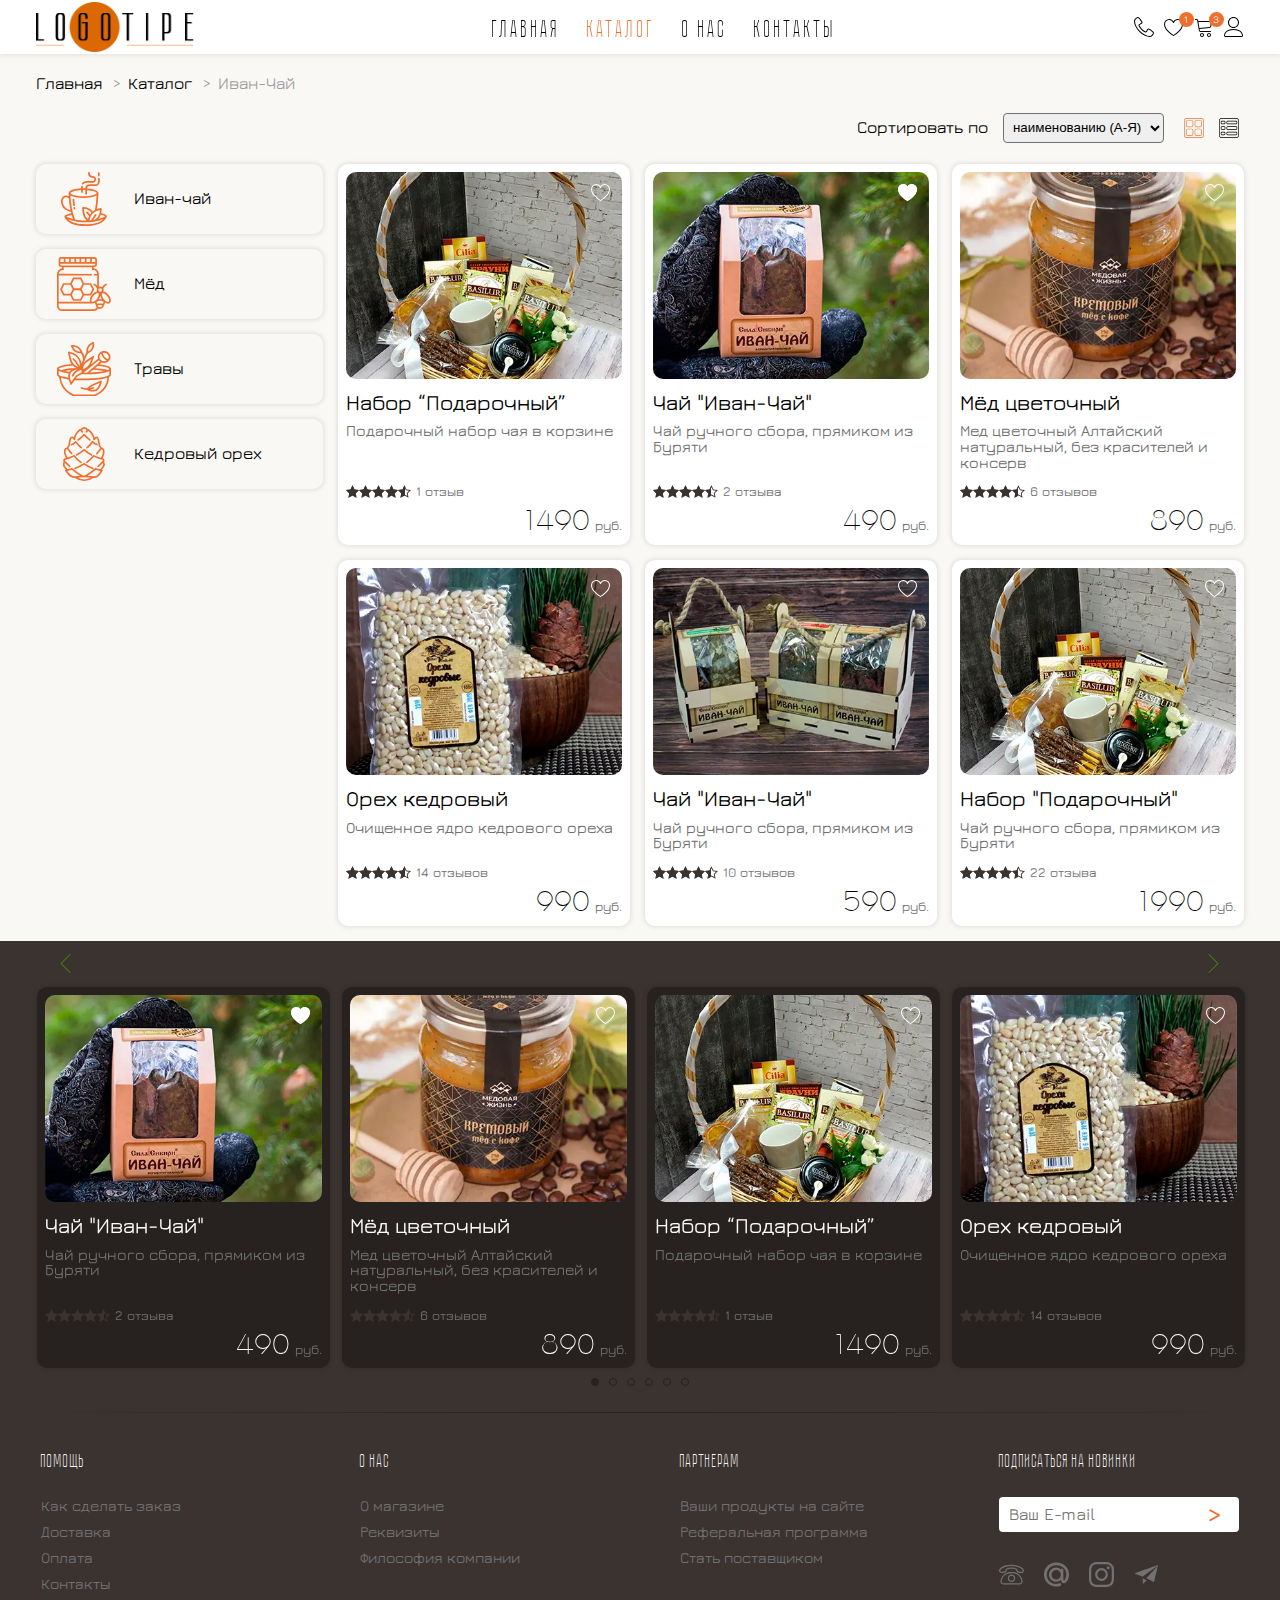
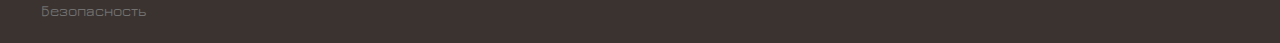
==== commit cea56f6c: "fix7" ====
--- a/catalog.html
+++ b/catalog.html
@@ -67,10 +67,62 @@
 			<main class="main">
 				<section class="catalog">
 					<div class="catalog__container _container">
+						<div class="catalog__breadcrumps breadcrumps">
+							<ul class="breadcrumps__list">
+								<li class="breadcrumps__row">
+									<a class="breadcrumps__link" href="#">
+										Главная
+									</a>
+								</li>
+								<li class="breadcrumps__row">
+									<a class="breadcrumps__link" href="#">
+										Каталог
+									</a>
+								</li>
+								<li class="breadcrumps__row">
+									<span class="breadcrumps__link">
+										Иван-Чай
+									</span>
+								</li>
+							</ul>
+						</div>
+						<div class="catalog__filters filters">
+							<div class="filters__inner">
+								<div class="filters__sort">
+									<label class="filters__lable" for="filtersSelect">Сортировать по</label>
+									<select class="filters__select" id="filtersSelect">
+										<option class="ordering">наименованию (А-Я)</option>
+										<option class="ordering">убыванию цены</option>
+										<option class="ordering">возрастанию цены</option>
+									</select>
+								</div>
+								<div class="filters__wrapper">
+									<button class="catalog__catalog" title="Выберите категорию">
+										<div class="catalog__btn"><span></span></div>Категории
+									</button>
+									<div class="filters__buttons">
+										<button class="filters__btn btn_block _active">
+											<svg width="20" height="20" viewBox="0 0 30 30" fill="none"
+												xmlns="http://www.w3.org/2000/svg">
+												<path fill-rule="evenodd" clip-rule="evenodd"
+													d="M26 1H4C2.34315 1 1 2.34315 1 4V26C1 27.6569 2.34315 29 4 29H26C27.6569 29 29 27.6569 29 26V4C29 2.34315 27.6569 1 26 1ZM4 0C1.79086 0 0 1.79086 0 4V26C0 28.2091 1.79086 30 4 30H26C28.2091 30 30 28.2091 30 26V4C30 1.79086 28.2091 0 26 0H4ZM10.9031 3.867H5.90308C4.79851 3.867 3.90308 4.76243 3.90308 5.867V10.867C3.90308 11.9716 4.79851 12.867 5.90308 12.867H10.9031C12.0076 12.867 12.9031 11.9716 12.9031 10.867V5.867C12.9031 4.76243 12.0076 3.867 10.9031 3.867ZM5.90308 2.867C4.24622 2.867 2.90308 4.21015 2.90308 5.867V10.867C2.90308 12.5239 4.24622 13.867 5.90308 13.867H10.9031C12.5599 13.867 13.9031 12.5239 13.9031 10.867V5.867C13.9031 4.21015 12.5599 2.867 10.9031 2.867H5.90308ZM5.90308 16.9395H10.9031C12.0076 16.9395 12.9031 17.8349 12.9031 18.9395V23.9395C12.9031 25.044 12.0076 25.9395 10.9031 25.9395H5.90308C4.79851 25.9395 3.90308 25.044 3.90308 23.9395V18.9395C3.90308 17.8349 4.79851 16.9395 5.90308 16.9395ZM2.90308 18.9395C2.90308 17.2826 4.24622 15.9395 5.90308 15.9395H10.9031C12.5599 15.9395 13.9031 17.2826 13.9031 18.9395V23.9395C13.9031 25.5963 12.5599 26.9395 10.9031 26.9395H5.90308C4.24622 26.9395 2.90308 25.5963 2.90308 23.9395V18.9395ZM23.912 3.867H18.912C17.8075 3.867 16.912 4.76243 16.912 5.867V10.867C16.912 11.9716 17.8075 12.867 18.912 12.867H23.912C25.0166 12.867 25.912 11.9716 25.912 10.867V5.867C25.912 4.76243 25.0166 3.867 23.912 3.867ZM18.912 2.867C17.2552 2.867 15.912 4.21015 15.912 5.867V10.867C15.912 12.5239 17.2552 13.867 18.912 13.867H23.912C25.5689 13.867 26.912 12.5239 26.912 10.867V5.867C26.912 4.21015 25.5689 2.867 23.912 2.867H18.912ZM18.912 16.9395H23.912C25.0166 16.9395 25.912 17.8349 25.912 18.9395V23.9395C25.912 25.044 25.0166 25.9395 23.912 25.9395H18.912C17.8075 25.9395 16.912 25.044 16.912 23.9395V18.9395C16.912 17.8349 17.8075 16.9395 18.912 16.9395ZM15.912 18.9395C15.912 17.2826 17.2552 15.9395 18.912 15.9395H23.912C25.5689 15.9395 26.912 17.2826 26.912 18.9395V23.9395C26.912 25.5963 25.5689 26.9395 23.912 26.9395H18.912C17.2552 26.9395 15.912 25.5963 15.912 23.9395V18.9395Z"
+													fill="black" />
+											</svg>
+										</button>
+										<button class="filters__btn btn_row">
+											<svg width="20" height="20" viewBox="0 0 30 30" fill="none"
+												xmlns="http://www.w3.org/2000/svg">
+												<path fill-rule="evenodd" clip-rule="evenodd"
+													d="M26 1H4C2.34314 1 1 2.34315 1 4V26C1 27.6569 2.34314 29 4 29H26C27.6569 29 29 27.6569 29 26V4C29 2.34315 27.6569 1 26 1ZM4 0C1.79083 0 0 1.79086 0 4V26C0 28.2091 1.79083 30 4 30H26C28.2092 30 30 28.2091 30 26V4C30 1.79086 28.2092 0 26 0H4ZM7.58582 5.19257H4.58582C4.03351 5.19257 3.58582 5.64028 3.58582 6.19257V7.36797C3.58582 7.92025 4.03351 8.36797 4.58582 8.36797H7.58582C8.13812 8.36797 8.58582 7.92025 8.58582 7.36797V6.19257C8.58582 5.64028 8.13812 5.19257 7.58582 5.19257ZM4.58582 4.19257C3.48126 4.19257 2.58582 5.088 2.58582 6.19257V7.36797C2.58582 8.47253 3.48126 9.36797 4.58582 9.36797H7.58582C8.69037 9.36797 9.58582 8.47253 9.58582 7.36797V6.19257C9.58582 5.088 8.69037 4.19257 7.58582 4.19257H4.58582ZM13.1827 5.19257H25.4142C25.9666 5.19257 26.4142 5.64028 26.4142 6.19257V7.36797C26.4142 7.92025 25.9666 8.36797 25.4142 8.36797H13.1827C12.6304 8.36797 12.1827 7.92025 12.1827 7.36797V6.19257C12.1827 5.64028 12.6304 5.19257 13.1827 5.19257ZM11.1827 6.19257C11.1827 5.088 12.0782 4.19257 13.1827 4.19257H25.4142C26.5188 4.19257 27.4142 5.088 27.4142 6.19257V7.36797C27.4142 8.47253 26.5188 9.36797 25.4142 9.36797H13.1827C12.0782 9.36797 11.1827 8.47253 11.1827 7.36797V6.19257ZM7.58582 13.4123H4.58582C4.03351 13.4123 3.58582 13.86 3.58582 14.4123V15.5877C3.58582 16.14 4.03351 16.5877 4.58582 16.5877H7.58582C8.13812 16.5877 8.58582 16.14 8.58582 15.5877V14.4123C8.58582 13.86 8.13812 13.4123 7.58582 13.4123ZM4.58582 12.4123C3.48126 12.4123 2.58582 13.3077 2.58582 14.4123V15.5877C2.58582 16.6923 3.48126 17.5877 4.58582 17.5877H7.58582C8.69037 17.5877 9.58582 16.6923 9.58582 15.5877V14.4123C9.58582 13.3077 8.69037 12.4123 7.58582 12.4123H4.58582ZM13.1827 13.4123H25.4142C25.9666 13.4123 26.4142 13.86 26.4142 14.4123V15.5877C26.4142 16.14 25.9666 16.5877 25.4142 16.5877H13.1827C12.6304 16.5877 12.1827 16.14 12.1827 15.5877V14.4123C12.1827 13.86 12.6304 13.4123 13.1827 13.4123ZM11.1827 14.4123C11.1827 13.3077 12.0782 12.4123 13.1827 12.4123H25.4142C26.5188 12.4123 27.4142 13.3077 27.4142 14.4123V15.5877C27.4142 16.6923 26.5188 17.5877 25.4142 17.5877H13.1827C12.0782 17.5877 11.1827 16.6923 11.1827 15.5877V14.4123ZM7.58582 21.632H4.58582C4.03351 21.632 3.58582 22.0797 3.58582 22.632V23.8074C3.58582 24.3597 4.03351 24.8074 4.58582 24.8074H7.58582C8.13812 24.8074 8.58582 24.3597 8.58582 23.8074V22.632C8.58582 22.0797 8.13812 21.632 7.58582 21.632ZM4.58582 20.632C3.48126 20.632 2.58582 21.5275 2.58582 22.632V23.8074C2.58582 24.912 3.48126 25.8074 4.58582 25.8074H7.58582C8.69037 25.8074 9.58582 24.912 9.58582 23.8074V22.632C9.58582 21.5275 8.69037 20.632 7.58582 20.632H4.58582ZM13.1827 21.632H25.4142C25.9666 21.632 26.4142 22.0797 26.4142 22.632V23.8074C26.4142 24.3597 25.9666 24.8074 25.4142 24.8074H13.1827C12.6304 24.8074 12.1827 24.3597 12.1827 23.8074V22.632C12.1827 22.0797 12.6304 21.632 13.1827 21.632ZM11.1827 22.632C11.1827 21.5275 12.0782 20.632 13.1827 20.632H25.4142C26.5188 20.632 27.4142 21.5275 27.4142 22.632V23.8074C27.4142 24.912 26.5188 25.8074 25.4142 25.8074H13.1827C12.0782 25.8074 11.1827 24.912 11.1827 23.8074V22.632Z"
+													fill="black" />
+											</svg>
+										</button>
+									</div>
+								</div>
+							</div>
+						</div>
 						<div class="catalog__body">
-							<a class="catalog__catalog" data-fancybox data-animation-duration="700" data-src="#popupCatalog"
-								href="javascript:;" title="Выберите категорию">Категории</a>
-							<aside class="catalog__aside" id="popupCatalog">
+							<aside class="catalog__aside">
 								<ul class="catalog__list">
 									<li class="catalog__row">
 										<a class="catalog__link" href="#" title="Посмотреть категорию">
--- a/css/style.min.css
+++ b/css/style.min.css
@@ -1 +1 @@
-﻿@font-face{font-family:"Jura";font-display:swap;src:url("../fonts/Jura-Bold.woff") format("woff"),url("../fonts/Jura-Bold.woff2") format("woff2");font-weight:700;font-style:normal}@font-face{font-family:"Jura";font-display:swap;src:url("../fonts/Jura-Medium.woff") format("woff"),url("../fonts/Jura-Medium.woff2") format("woff2");font-weight:400;font-style:normal}@font-face{font-family:"Pobeda";font-display:swap;src:url("../fonts/Pobeda.woff") format("woff"),url("../fonts/Pobeda.woff2") format("woff2");font-weight:400;font-style:normal}@font-face{font-family:"Konkord";font-display:swap;src:url("../fonts/Konkord-Retro.woff") format("woff"),url("../fonts/Konkord-Retro.woff2") format("woff2");font-weight:400;font-style:normal}html{-webkit-box-sizing:border-box;box-sizing:border-box;height:100%;min-width:320px;position:relative}html *{padding:0;margin:0;border:none;outline:none}*,*::before,*::after{-webkit-box-sizing:inherit;box-sizing:inherit}body{height:100%;min-width:320px;line-height:1;font-family:"Jura", sans-serif;color:#000;font-size:calc(15px + 3 * ((100vw - 320px) / 1600));font-weight:400;background-color:#faf8f5}h1,h2,h3,h4,h5,h6,p{font-weight:inherit;line-height:inherit;font-size:inherit;padding:0;margin:0}textarea{resize:none}input,button,textarea{font-family:inherit;font-size:inherit}button{cursor:pointer}a{display:inline-block;text-decoration:none;color:inherit}ul,li{list-style:none}.wrapper{display:-webkit-box;display:-ms-flexbox;display:flex;-webkit-box-orient:vertical;-webkit-box-direction:normal;-ms-flex-direction:column;flex-direction:column;min-height:100%}.content{-webkit-box-flex:1;-ms-flex:1 0 auto;flex:1 0 auto}.footer{-webkit-box-flex:0;-ms-flex:0 0 auto;flex:0 0 auto}._container{max-width:1230px;width:100%;margin:0 auto;padding-left:calc(5px + 10 * ((100vw - 320px) / 1600));padding-right:calc(5px + 10 * ((100vw - 320px) / 1600))}.ibg{background-position:center;background-size:cover;background-repeat:no-repeat;position:relative}.ibg img{width:0;height:0;position:absolute;top:0;left:0;opacity:0;visibility:hidden}@-webkit-keyframes shakeX{from,to{-webkit-transform:translate3d(0, 0, 0);transform:translate3d(0, 0, 0)}66%{-webkit-transform:translate3d(0, -1px, 0);transform:translate3d(0, -1px, 0)}33%{-webkit-transform:translate3d(0, 1px, 0);transform:translate3d(0, 1px, 0)}}@keyframes shakeX{from,to{-webkit-transform:translate3d(0, 0, 0);transform:translate3d(0, 0, 0)}66%{-webkit-transform:translate3d(0, -1px, 0);transform:translate3d(0, -1px, 0)}33%{-webkit-transform:translate3d(0, 1px, 0);transform:translate3d(0, 1px, 0)}}.btn{font-family:'Pobeda', sans-serif;font-size:calc(18px + 6 * ((100vw - 320px) / 1600));position:relative}.btn span{letter-spacing:2px;height:40px;border:1px solid #ef6f2e;border-radius:3px;display:-webkit-inline-box;display:-ms-inline-flexbox;display:inline-flex;-webkit-box-align:center;-ms-flex-align:center;align-items:center;-webkit-box-pack:center;-ms-flex-pack:center;justify-content:center;position:relative;background-color:#3a3330;width:150px;-webkit-transition:background-color .3s;-o-transition:background-color .3s;transition:background-color .3s}.btn::before{content:'';position:absolute;top:2px;left:2px;width:150px;height:40px;border:1px solid #ef6f2e;border-radius:3px}.card{position:relative;max-width:295px;width:100%;min-height:100%;height:100%;overflow:hidden;padding:calc(5px + 5 * ((100vw - 320px) / 1600));background-color:#fff;border-radius:10px;-webkit-box-shadow:0px 0px 5px 0.6px rgba(0,0,0,0.1);box-shadow:0px 0px 5px 0.6px rgba(0,0,0,0.1);display:-webkit-box;display:-ms-flexbox;display:flex;-webkit-box-orient:vertical;-webkit-box-direction:normal;-ms-flex-direction:column;flex-direction:column}.card*:last-child{margin-bottom:0}.card__wrapper{-webkit-box-flex:1;-ms-flex:1 0 auto;flex:1 0 auto}.card__img{display:block;position:relative;padding:0px 0px 75% 0px;border-radius:10px;overflow:hidden;margin-bottom:calc(10px + 5 * ((100vw - 320px) / 1600))}.card__img:before{content:'→';position:absolute;bottom:10px;right:10px;z-index:1;color:#fff;font-size:22px;opacity:0;-webkit-transition:opacity .3s;-o-transition:opacity .3s;transition:opacity .3s;width:-webkit-fit-content;width:-moz-fit-content;width:fit-content;height:-webkit-fit-content;height:-moz-fit-content;height:fit-content}.card__img img{position:absolute;top:0;left:0;width:100%;height:100%;-o-object-fit:cover;object-fit:cover}.card__name{font-size:calc(18px + 6 * ((100vw - 320px) / 1600));margin-bottom:10px;-webkit-transition:color .2s;-o-transition:color .2s;transition:color .2s}.card__descr{font-size:calc(15px + 1 * ((100vw - 320px) / 1600));color:#717171;margin-bottom:15px;-webkit-box-flex:1;-ms-flex:1 0 auto;flex:1 0 auto}.card__price{text-align:right;font-family:'Konkord', sans-serif;font-size:calc(24px + 16 * ((100vw - 320px) / 1600))}.card__price span{font-family:'Jura', sans-serif;font-size:calc(12px + 2 * ((100vw - 320px) / 1600));color:#717171;margin-left:5px}.card__favorite{position:absolute;top:20px;right:20px;background-color:transparent;border:none;z-index:5;-webkit-transition:all .3s;-o-transition:all .3s;transition:all .3s}.card__favorite:before{content:'';position:absolute;top:0;left:0;width:20px;height:20px;background-image:url(../img/heart_full.svg);background-repeat:no-repeat;opacity:0}.card__favorite._select:before{opacity:1}.rating{display:-webkit-box;display:-ms-flexbox;display:flex;margin-bottom:5px;-webkit-box-align:end;-ms-flex-align:end;align-items:flex-end}.rating__stars{background-image:url(../img/star.svg);height:-webkit-fit-content;height:-moz-fit-content;height:fit-content}.rating__info{margin-left:5px;color:#717171;font-size:calc(12px + 2 * ((100vw - 320px) / 1600))}.rating .jq-ry-container{padding:0}.social{display:-webkit-box;display:-ms-flexbox;display:flex}.social__row+.social__row{margin-left:20px}.social__link path{-webkit-transition:fill .2s;-o-transition:fill .2s;transition:fill .2s;fill:#717171}.news__form .form__body{position:relative}.news__form .form__input{height:35px;width:100%;border:none;padding-left:10px;padding-right:60px;border-radius:4px;background-color:#fff}.news__form .form__input:focus{border:1px solid #ef6f2e}.news__form .form__button{position:absolute;bottom:1px;right:1px;color:#ef6f2e;font-size:30px;line-height:30px;padding:0 15px;height:33px;background-color:#fff;border:none;border-radius:0 4px 4px 0}.news__form .form__button:focus{background-color:#ef6f2e;color:#fff}.header{position:fixed;right:0;left:0;top:0;background-color:#fff;z-index:100;-webkit-box-shadow:0px 0px 5px 0.6px rgba(0,0,0,0.1);box-shadow:0px 0px 5px 0.6px rgba(0,0,0,0.1)}.header__body{display:-webkit-box;display:-ms-flexbox;display:flex;-webkit-box-align:center;-ms-flex-align:center;align-items:center;-webkit-box-pack:justify;-ms-flex-pack:justify;justify-content:space-between;height:calc(45px + 15 * ((100vw - 320px) / 1600))}.header__logo{height:100%}.header__logo img{height:100%;padding:2px 0px 2px 0px}.header__buttons{height:100%;display:-webkit-box;display:-ms-flexbox;display:flex}.header__btn{height:100%;display:-webkit-box;display:-ms-flexbox;display:flex;-webkit-box-align:center;-ms-flex-align:center;align-items:center;-webkit-box-pack:center;-ms-flex-pack:center;justify-content:center;position:relative;-webkit-transition:-webkit-transform .3s;transition:-webkit-transform .3s;-o-transition:transform .3s;transition:transform .3s;transition:transform .3s, -webkit-transform .3s}.header__btn+.header__btn{margin-left:10px}.header__quantity{position:absolute;top:22%;right:-10px;font-size:10px;color:#fff;height:15px;min-width:15px;background-color:#ef6f2e;border-radius:8px;display:-webkit-box;display:-ms-flexbox;display:flex;-webkit-box-pack:center;-ms-flex-pack:center;justify-content:center;-webkit-box-align:center;-ms-flex-align:center;align-items:center;padding:2px;line-height:15px}.menu{font-family:'Pobeda', sans-serif;letter-spacing:2px;text-transform:uppercase;font-size:24px}.menu__btn{display:none;width:30px;height:20px;position:relative;cursor:pointer}.menu__btn:before{content:'';position:absolute;top:0;left:0;width:100%;height:2px;background-color:#000}.menu__btn:after{content:'';position:absolute;bottom:0;left:0;width:100%;height:2px;background-color:#000}.menu__btn span{position:absolute;width:100%;height:2px;left:0;top:9px;background-color:#000}.menu__btn.open::after{-webkit-transform:rotate(45deg);-ms-transform:rotate(45deg);transform:rotate(45deg);bottom:9px}.menu__btn.open::before{-webkit-transform:rotate(-45deg);-ms-transform:rotate(-45deg);transform:rotate(-45deg);top:9px}.menu__btn.open span{-webkit-transform:scale(0);-ms-transform:scale(0);transform:scale(0)}.menu__body{margin-bottom:-4px}.menu__row{display:inline-block;overflow:auto}.menu__row+.menu__row{margin-left:20px}.menu__link{border-bottom:1px solid transparent;display:block;padding-top:calc(5px + 3 * ((100vw - 320px) / 1600));padding-bottom:calc(5px + 3 * ((100vw - 320px) / 1600));-webkit-transition:border-bottom .3s;-o-transition:border-bottom .3s;transition:border-bottom .3s}.top__body{margin-top:calc(55px + 20 * ((100vw - 320px) / 1600));padding-top:calc(20px + 30 * ((100vw - 320px) / 1600));padding-right:5px;padding-left:5px;background-color:#3a3330;border-radius:10px;overflow:auto;text-align:center;color:#fff}.top__body>*:last-child{margin-bottom:calc(77px + 53 * ((100vw - 320px) / 1600))}.top__title{margin:0 auto;margin-bottom:calc(15px + 5 * ((100vw - 320px) / 1600));font-family:'Pobeda', sans-serif;font-size:calc(32px + 12 * ((100vw - 320px) / 1600));max-width:600px}.top__descr{margin:0 auto;margin-bottom:calc(15px + 5 * ((100vw - 320px) / 1600));max-width:600px;color:#717171}.top__btn{margin-bottom:calc(15px + 5 * ((100vw - 320px) / 1600))}.top__categories{position:relative}.categories__menu{position:absolute;z-index:10;top:calc(-57px + -43 * ((100vw - 320px) / 1600));left:0;right:0;margin:0 auto}.categories__menu._fixed{position:fixed;-webkit-transform:translate(0, 0);-ms-transform:translate(0, 0);transform:translate(0, 0);top:calc(55px + 20 * ((100vw - 320px) / 1600))}.categories__menu._fixed .categories__list{padding-left:calc(13px + 10 * ((100vw - 320px) / 1600))}.categories__menu._fixed .categories__link{-webkit-box-orient:horizontal;-webkit-box-direction:normal;-ms-flex-direction:row;flex-direction:row;border-radius:6px}.categories__menu._fixed .categories__row{height:60px}.categories__menu._fixed .categories__icon{margin-bottom:0;height:70%;margin-left:5px;margin-right:5px}.categories__menu._fixed .categories__name{margin:0 auto;text-align:center;font-size:calc(16px + 5 * ((100vw - 320px) / 1600));padding:5px 0}.categories__list{display:-webkit-box;display:-ms-flexbox;display:flex;-webkit-box-pack:center;-ms-flex-pack:center;justify-content:center}.categories__row{max-width:calc(85px + 65 * ((100vw - 320px) / 1600));min-width:calc(85px + 65 * ((100vw - 320px) / 1600));height:calc(114px + 86 * ((100vw - 320px) / 1600))}.categories__row+.categories__row{margin-left:calc(10px + 5 * ((100vw - 320px) / 1600))}.categories__link{background-color:#fff;-webkit-box-shadow:0px 0px 5px 0.6px rgba(0,0,0,0.1);box-shadow:0px 0px 5px 0.6px rgba(0,0,0,0.1);border-radius:10px;display:-webkit-box;display:-ms-flexbox;display:flex;-webkit-box-orient:vertical;-webkit-box-direction:normal;-ms-flex-direction:column;flex-direction:column;-webkit-box-pack:center;-ms-flex-pack:center;justify-content:center;-webkit-box-align:center;-ms-flex-align:center;align-items:center;height:100%}.categories__link>*:last-child{margin-bottom:0}.categories__icon{height:50%;margin-bottom:calc(5px + 15 * ((100vw - 320px) / 1600))}.categories__name{font-family:'Pobeda', sans-serif;text-transform:uppercase;margin-bottom:calc(10px + 10 * ((100vw - 320px) / 1600));font-size:calc(16px + 6 * ((100vw - 320px) / 1600));padding-bottom:8px;border-bottom:1px solid transparent;-webkit-transition:border-bottom .3s;-o-transition:border-bottom .3s;transition:border-bottom .3s}.advantages{background-color:#3a3330;padding-top:calc(20px + 30 * ((100vw - 320px) / 1600));padding-bottom:calc(20px + 30 * ((100vw - 320px) / 1600));border-width:1px;border-style:solid;-o-border-image:-o-linear-gradient(left, #3a3330 0%, #27221f 50%, #3a3330 100%) 0 0 100% 0;border-image:-webkit-gradient(linear, left top, right top, from(#3a3330), color-stop(50%, #27221f), to(#3a3330)) 0 0 100% 0;border-image:linear-gradient(90deg, #3a3330 0%, #27221f 50%, #3a3330 100%) 0 0 100% 0;border-left:none;border-right:none;border-top:none}.advantages>:last-child{margin-bottom:0}.advantages__inner{display:-webkit-box;display:-ms-flexbox;display:flex;-ms-flex-pack:distribute;justify-content:space-around}.advantages__item{max-width:250px;width:100%;text-align:center;color:#717171}.advantages__img{height:calc(50px + 50 * ((100vw - 320px) / 1600));margin-bottom:10px}.advantages__img img{height:100%}.advantages__form{text-align:center;color:#fff;margin-bottom:calc(20px + 30 * ((100vw - 320px) / 1600))}.advantages__form .form__body{max-width:250px;margin:0 auto}.advantages__form .form__title{margin-bottom:10px;font-weight:400;letter-spacing:1px}.advantages__form .form__input{color:#717171;background-color:#27221f}.advantages__form .form__button{background-color:#27221f;color:#717171}.blog{background-color:#3a3330;padding-top:calc(20px + 30 * ((100vw - 320px) / 1600));padding-bottom:calc(20px + 30 * ((100vw - 320px) / 1600));text-align:center}.blog__inner{display:-webkit-box;display:-ms-flexbox;display:flex;margin-bottom:calc(15px + 15 * ((100vw - 320px) / 1600))}.blog__item{background-color:#27221f;border-radius:10px;padding:calc(5px + 5 * ((100vw - 320px) / 1600));margin-right:calc(5px + 10 * ((100vw - 320px) / 1600));text-align:center;max-width:20%;width:100%;height:calc(85px + 65 * ((100vw - 320px) / 1600));color:#717171;display:-webkit-box;display:-ms-flexbox;display:flex;-webkit-box-pack:center;-ms-flex-pack:center;justify-content:center;-webkit-box-align:center;-ms-flex-align:center;align-items:center;-webkit-transition:color .2s;-o-transition:color .2s;transition:color .2s;position:relative;overflow:hidden}.blog__item img{position:absolute;top:0;left:0;width:100%;height:100%;-o-object-fit:cover;object-fit:cover;opacity:0;-webkit-transition:opacity .3s;-o-transition:opacity .3s;transition:opacity .3s}.blog__descr{position:relative;z-index:1}.blog__btn{text-align:center;color:#fff}.popular{padding-bottom:calc(20px + 10 * ((100vw - 320px) / 1600));padding-top:calc(67px + 48 * ((100vw - 320px) / 1600))}.popular._page{background-color:#3a3330;padding-top:calc(40px + 10 * ((100vw - 320px) / 1600))}.popular._page .popular__card{background-color:#27221f}.popular._page .card__name{color:#fff}.popular._page .card__price{color:#fff}.popular._page .slick-dots button{border:1px solid #27221f}.popular._page .slick-dots .slick-active button{background-color:#27221f}.popular._fixed{margin-top:50px}.popular__slide{height:100%}.popular .slick-list{margin-left:-6px;margin-right:-6px;margin-top:-10px;padding-top:10px;padding-bottom:10px;margin-bottom:-10px}.popular .slick-track{display:-webkit-box;display:-ms-flexbox;display:flex;-webkit-box-align:stretch;-ms-flex-align:stretch;align-items:stretch}.popular .slick-slide{margin-left:8px;margin-right:8px;height:auto}.popular .slick-slide>div{height:100%}.popular .slick-arrow{position:absolute;top:-27px;z-index:11;height:30px;width:40px;background-color:transparent}.popular .slick-arrow img{height:20px}.popular .slick-arrow:active{top:-26px}.popular .slick-next{right:10px}.popular .slick-next:active{right:9px}.popular .slick-prev{left:10px}.popular .slick-prev:active{left:9px}.popular .slick-dots{display:-webkit-box;display:-ms-flexbox;display:flex;-webkit-box-pack:center;-ms-flex-pack:center;justify-content:center;margin-top:10px}.popular .slick-dots li{font-size:0}.popular .slick-dots li+li{margin-left:10px}.popular .slick-dots button{font-size:0;border-radius:50%;background-color:transparent;border:1px solid #ef6f2e;height:8px;width:8px}.popular .slick-dots .slick-active button{background-color:#ef6f2e}.footer{background-color:#3a3330;border-width:1px;border-style:solid;-o-border-image:-o-linear-gradient(left, #3a3330 0%, #27221f 50%, #3a3330 100%) 100% 0 0 0;border-image:-webkit-gradient(linear, left top, right top, from(#3a3330), color-stop(50%, #27221f), to(#3a3330)) 100% 0 0 0;border-image:linear-gradient(90deg, #3a3330 0%, #27221f 50%, #3a3330 100%) 100% 0 0 0;border-left:none;border-right:none;border-bottom:none}.footer__body{padding-top:calc(20px + 30 * ((100vw - 320px) / 1600));padding-bottom:20px;display:-webkit-box;display:-ms-flexbox;display:flex;-webkit-box-pack:justify;-ms-flex-pack:justify;justify-content:space-between}.footer__item{max-width:250px;width:100%;padding:0 5px}.footer__item *:last-child{margin-bottom:0}.footer__title{display:inline-block;color:#fff;font-family:'Pobeda', sans-serif;font-size:calc(15px + 6 * ((100vw - 320px) / 1600));margin-bottom:20px;padding-bottom:5px;border-bottom:1px solid transparent}.footer__row+.footer__row{margin-top:5px}.footer__link{color:#717171;border-bottom:1px solid transparent;-webkit-transition:all .2s;-o-transition:all .2s;transition:all .2s;padding-bottom:5px;font-size:calc(14px + 2 * ((100vw - 320px) / 1600))}.footer__form{margin-bottom:30px}.catalog__body{display:-webkit-box;display:-ms-flexbox;display:flex;margin-top:calc(55px + 20 * ((100vw - 320px) / 1600))}.catalog__catalog{display:none}.catalog__aside{max-width:calc(25% - 15px);width:100%;margin-right:15px}.catalog__row+.catalog__row{margin-top:15px}.catalog__link{display:-webkit-box;display:-ms-flexbox;display:flex;-webkit-box-align:center;-ms-flex-align:center;align-items:center;height:calc(55px + 25 * ((100vw - 320px) / 1600));padding:calc(5px + 5 * ((100vw - 320px) / 1600));border-radius:10px;-webkit-box-shadow:0px 0px 5px 0.6px rgba(0,0,0,0.1);box-shadow:0px 0px 5px 0.6px rgba(0,0,0,0.1);-webkit-transition:background-color .3s;-o-transition:background-color .3s;transition:background-color .3s}.catalog__img{width:80px;height:100%;margin-right:10px;text-align:center}.catalog__img img{height:100%}.catalog__name{padding:8px 0;border-bottom:1px solid transparent;-webkit-transition:border-bottom .3s;-o-transition:border-bottom .3s;transition:border-bottom .3s}.catalog__inner{display:-webkit-box;display:-ms-flexbox;display:flex;-ms-flex-wrap:wrap;flex-wrap:wrap;margin-left:-15px}.catalog__card{margin-left:15px;min-height:auto;height:auto;margin-bottom:15px;max-width:calc(33.333% - 15px)}@media (min-width: 767.98px){.menu__link._active{border-bottom:1px solid #ef6f2e}}@media (min-width: 991.98px){.btn:hover>span{background-color:#ef6f2e;color:#fff}.btn:focus>span{background-color:#ef6f2e}.card__img:hover.card__img:before{opacity:1}.card__img:focus.card__img:before{opacity:1}.card__name:hover{color:#ef6f2e}.card__name:focus{color:#ef6f2e}.card__favorite:hover{-webkit-transform:scale(1.1);-ms-transform:scale(1.1);transform:scale(1.1)}.card__favorite:focus{-webkit-transform:scale(1.1);-ms-transform:scale(1.1);transform:scale(1.1)}.social__link:hover path{fill:#ef6f2e}.social__link:focus path{fill:#ef6f2e}.header__btn:hover{-webkit-transform:scale(1.1);-ms-transform:scale(1.1);transform:scale(1.1)}.header__btn:focus{-webkit-transform:scale(1.1);-ms-transform:scale(1.1);transform:scale(1.1)}.menu__link:hover{border-bottom:1px solid #ef6f2e}.menu__link:focus{border-bottom:1px solid #ef6f2e}.categories__link:hover .categories__icon{-webkit-animation-name:shakeX;animation-name:shakeX;-webkit-animation-duration:.3s;animation-duration:.3s}.categories__link:hover .categories__name{border-bottom:1px solid #ef6f2e}.categories__link:focus .categories__icon{-webkit-animation-name:shakeX;animation-name:shakeX;-webkit-animation-duration:.3s;animation-duration:.3s}.categories__link:focus .categories__name{border-bottom:1px solid #ef6f2e}.blog__item:hover{color:#fff}.blog__item:hover img{opacity:.3}.popular._page .card__name:hover{color:#ef6f2e}.popular._page .card__name:focus{color:#ef6f2e}.popular .slick-arrow:focus{top:-26px}.footer__item:hover .footer__title{border-bottom:1px solid #ef6f2e}.footer__item:focus .footer__title{border:1px solid #ef6f2e}.footer__link:hover{color:#ef6f2e}.footer__link:focus{color:#ef6f2e}.catalog__link:hover{background-color:rgba(239,111,46,0.1)}.catalog__link:hover .catalog__name{border-bottom:1px solid #ef6f2e}.catalog__link:focus{background-color:rgba(239,111,46,0.1)}.catalog__link:focus .catalog__name{border-bottom:1px solid #ef6f2e}}@media (max-width: 1920px){.card__img:before{font-size:calc(16px + 6 * ((100vw - 320px) / 1600))}.popular._fixed{margin-top:calc(40px + 10 * ((100vw - 320px) / 1600))}.popular .slick-list{margin-left:calc(-3px + -3 * ((100vw - 320px) / 1600))}.popular .slick-list{margin-right:calc(-3px + -3 * ((100vw - 320px) / 1600))}.popular .slick-slide{margin-left:calc(3px + 5 * ((100vw - 320px) / 1600))}.popular .slick-slide{margin-right:calc(3px + 5 * ((100vw - 320px) / 1600))}}@media (max-width: 1230pxpx){._container{max-width:970px}}@media (max-width: 991.98px){._container{max-width:750px}.card__img:before{opacity:1}.catalog__card{max-width:calc(50% - 15px)}}@media (max-width: 767.98px){._container{max-width:none}.menu{-webkit-box-ordinal-group:0;-ms-flex-order:-1;order:-1}.menu__btn{display:block}.menu__body{left:0;position:absolute;width:100%;top:calc(45px + 15 * ((100vw - 320px) / 1600))}.menu__body.open .menu__row{left:0}.menu__row+.menu__row{margin-left:0}.menu__row{background-color:#fff;display:block;position:absolute;width:100%;top:0;left:-100%;-webkit-transition:all .3s;-o-transition:all .3s;transition:all .3s}.menu__row:nth-child(2){top:45px;-webkit-transition:all .5s;-o-transition:all .5s;transition:all .5s}.menu__row:nth-child(3){top:90px;-webkit-transition:all .7s;-o-transition:all .7s;transition:all .7s}.menu__row:nth-child(4){top:135px;-webkit-transition:all .9s;-o-transition:all .9s;transition:all .9s}.menu__row:nth-child(5){top:180px;-webkit-transition:all 1.1s;-o-transition:all 1.1s;transition:all 1.1s}.menu__row:nth-child(6){top:225px;-webkit-transition:all 1.3s;-o-transition:all 1.3s;transition:all 1.3s}.menu__row:nth-child(7){top:270px;-webkit-transition:all 1.5s;-o-transition:all 1.5s;transition:all 1.5s}.menu__row:nth-child(8){top:315px;-webkit-transition:all 1.7s;-o-transition:all 1.7s;transition:all 1.7s}.menu__row:nth-child(9){top:360px;-webkit-transition:all 1.9s;-o-transition:all 1.9s;transition:all 1.9s}.menu__row:nth-child(10){top:405px;-webkit-transition:all 2.1s;-o-transition:all 2.1s;transition:all 2.1s}.menu__link{height:45px;display:-webkit-box;display:-ms-flexbox;display:flex;-webkit-box-align:center;-ms-flex-align:center;align-items:center;-webkit-box-pack:center;-ms-flex-pack:center;justify-content:center;border-bottom:1px solid #ef6f2e}.categories__menu._fixed .categories__row{height:45px}.blog__inner{overflow:auto;-webkit-box-pack:start;-ms-flex-pack:start;justify-content:flex-start}.blog__item{min-width:120px}.footer__body{-ms-flex-wrap:wrap;flex-wrap:wrap}.footer__item{max-width:50%;margin-bottom:30px}.footer__item:last-child{max-width:100%;-webkit-box-ordinal-group:-2;-ms-flex-order:-3;order:-3}.footer__item:nth-child(3){margin-bottom:0}.catalog__body{-webkit-box-orient:vertical;-webkit-box-direction:normal;-ms-flex-direction:column;flex-direction:column}.catalog__catalog{display:block}.catalog__aside{display:none}.catalog__card{max-width:calc(33.333% - 15px)}}@media (max-width: 479.98px){.header__logo{height:80%}.categories__menu._fixed .categories__row:last-child{padding-right:8px;min-width:calc(93px + 65 * ((100vw - 320px) / 1600))}.categories__list{overflow:auto;-webkit-box-pack:start;-ms-flex-pack:start;justify-content:flex-start;padding-left:8px;padding-bottom:20px;margin-bottom:-20px;padding-top:20px;margin-top:-20px}.categories__row:last-child{padding-right:8px;min-width:calc(93px + 65 * ((100vw - 320px) / 1600))}.advantages__inner{-webkit-box-orient:vertical;-webkit-box-direction:normal;-ms-flex-direction:column;flex-direction:column;-webkit-box-pack:center;-ms-flex-pack:center;justify-content:center;-webkit-box-align:center;-ms-flex-align:center;align-items:center}.advantages__item{margin-bottom:20px}.advantages__img{min-width:100px}.catalog__card{max-width:calc(50% - 15px)}}
+﻿@font-face{font-family:"Jura";font-display:swap;src:url("../fonts/Jura-Bold.woff") format("woff"),url("../fonts/Jura-Bold.woff2") format("woff2");font-weight:700;font-style:normal}@font-face{font-family:"Jura";font-display:swap;src:url("../fonts/Jura-Medium.woff") format("woff"),url("../fonts/Jura-Medium.woff2") format("woff2");font-weight:400;font-style:normal}@font-face{font-family:"Pobeda";font-display:swap;src:url("../fonts/Pobeda.woff") format("woff"),url("../fonts/Pobeda.woff2") format("woff2");font-weight:400;font-style:normal}@font-face{font-family:"Konkord";font-display:swap;src:url("../fonts/Konkord-Retro.woff") format("woff"),url("../fonts/Konkord-Retro.woff2") format("woff2");font-weight:400;font-style:normal}html{-webkit-box-sizing:border-box;box-sizing:border-box;height:100%;min-width:320px;position:relative}html *{padding:0;margin:0;border:none;outline:none}*,*::before,*::after{-webkit-box-sizing:inherit;box-sizing:inherit}body{height:100%;min-width:320px;line-height:1;font-family:"Jura", sans-serif;color:#000;font-size:calc(15px + 3 * ((100vw - 320px) / 1600));font-weight:400;background-color:#faf8f5}h1,h2,h3,h4,h5,h6,p{font-weight:inherit;line-height:inherit;font-size:inherit;padding:0;margin:0}textarea{resize:none}input,button,textarea{font-family:inherit;font-size:inherit}button{cursor:pointer}a{display:inline-block;text-decoration:none;color:inherit}ul,li{list-style:none}.wrapper{display:-webkit-box;display:-ms-flexbox;display:flex;-webkit-box-orient:vertical;-webkit-box-direction:normal;-ms-flex-direction:column;flex-direction:column;min-height:100%}.content{-webkit-box-flex:1;-ms-flex:1 0 auto;flex:1 0 auto}.footer{-webkit-box-flex:0;-ms-flex:0 0 auto;flex:0 0 auto}._container{max-width:1230px;width:100%;margin:0 auto;padding-left:calc(5px + 10 * ((100vw - 320px) / 1600));padding-right:calc(5px + 10 * ((100vw - 320px) / 1600))}.ibg{background-position:center;background-size:cover;background-repeat:no-repeat;position:relative}.ibg img{width:0;height:0;position:absolute;top:0;left:0;opacity:0;visibility:hidden}@-webkit-keyframes shakeX{from,to{-webkit-transform:translate3d(0, 0, 0);transform:translate3d(0, 0, 0)}66%{-webkit-transform:translate3d(0, -1px, 0);transform:translate3d(0, -1px, 0)}33%{-webkit-transform:translate3d(0, 1px, 0);transform:translate3d(0, 1px, 0)}}@keyframes shakeX{from,to{-webkit-transform:translate3d(0, 0, 0);transform:translate3d(0, 0, 0)}66%{-webkit-transform:translate3d(0, -1px, 0);transform:translate3d(0, -1px, 0)}33%{-webkit-transform:translate3d(0, 1px, 0);transform:translate3d(0, 1px, 0)}}.btn{font-family:'Pobeda', sans-serif;font-size:calc(18px + 6 * ((100vw - 320px) / 1600));position:relative}.btn span{letter-spacing:2px;height:40px;border:1px solid #ef6f2e;border-radius:3px;display:-webkit-inline-box;display:-ms-inline-flexbox;display:inline-flex;-webkit-box-align:center;-ms-flex-align:center;align-items:center;-webkit-box-pack:center;-ms-flex-pack:center;justify-content:center;position:relative;background-color:#3a3330;width:150px;-webkit-transition:background-color .3s;-o-transition:background-color .3s;transition:background-color .3s}.btn::before{content:'';position:absolute;top:2px;left:2px;width:150px;height:40px;border:1px solid #ef6f2e;border-radius:3px}.card{position:relative;max-width:295px;width:100%;min-height:100%;height:100%;overflow:hidden;padding:calc(5px + 5 * ((100vw - 320px) / 1600));background-color:#fff;border-radius:10px;-webkit-box-shadow:0px 0px 5px 0.6px rgba(0,0,0,0.1);box-shadow:0px 0px 5px 0.6px rgba(0,0,0,0.1);display:-webkit-box;display:-ms-flexbox;display:flex;-webkit-box-orient:vertical;-webkit-box-direction:normal;-ms-flex-direction:column;flex-direction:column}.card*:last-child{margin-bottom:0}.card__wrapper{-webkit-box-flex:1;-ms-flex:1 0 auto;flex:1 0 auto}.card__img{display:block;position:relative;padding:0px 0px 75% 0px;border-radius:10px;overflow:hidden;margin-bottom:calc(10px + 5 * ((100vw - 320px) / 1600))}.card__img:before{content:'→';position:absolute;bottom:10px;right:10px;z-index:1;color:#fff;font-size:22px;opacity:0;-webkit-transition:opacity .3s;-o-transition:opacity .3s;transition:opacity .3s;width:-webkit-fit-content;width:-moz-fit-content;width:fit-content;height:-webkit-fit-content;height:-moz-fit-content;height:fit-content}.card__img img{position:absolute;top:0;left:0;width:100%;height:100%;-o-object-fit:cover;object-fit:cover}.card__name{font-size:calc(18px + 6 * ((100vw - 320px) / 1600));margin-bottom:10px;-webkit-transition:color .2s;-o-transition:color .2s;transition:color .2s}.card__descr{font-size:calc(15px + 1 * ((100vw - 320px) / 1600));color:#717171;margin-bottom:15px;-webkit-box-flex:1;-ms-flex:1 0 auto;flex:1 0 auto}.card__price{text-align:right;font-family:'Konkord', sans-serif;font-size:calc(24px + 16 * ((100vw - 320px) / 1600))}.card__price span{font-family:'Jura', sans-serif;font-size:calc(12px + 2 * ((100vw - 320px) / 1600));color:#717171;margin-left:5px}.card__favorite{position:absolute;top:20px;right:20px;background-color:transparent;border:none;z-index:5;-webkit-transition:all .3s;-o-transition:all .3s;transition:all .3s}.card__favorite:before{content:'';position:absolute;top:0;left:0;width:20px;height:20px;background-image:url(../img/heart_full.svg);background-repeat:no-repeat;opacity:0}.card__favorite._select:before{opacity:1}.rating{display:-webkit-box;display:-ms-flexbox;display:flex;margin-bottom:5px;-webkit-box-align:end;-ms-flex-align:end;align-items:flex-end}.rating__stars{background-image:url(../img/star.svg);height:-webkit-fit-content;height:-moz-fit-content;height:fit-content}.rating__info{margin-left:5px;color:#717171;font-size:calc(12px + 2 * ((100vw - 320px) / 1600))}.rating .jq-ry-container{padding:0}.social{display:-webkit-box;display:-ms-flexbox;display:flex}.social__row+.social__row{margin-left:20px}.social__link path{-webkit-transition:fill .2s;-o-transition:fill .2s;transition:fill .2s;fill:#717171}.news__form .form__body{position:relative}.news__form .form__input{height:35px;width:100%;border:none;padding-left:10px;padding-right:60px;border-radius:4px;background-color:#fff}.news__form .form__input:focus{border:1px solid #ef6f2e}.news__form .form__button{position:absolute;bottom:1px;right:1px;color:#ef6f2e;font-size:30px;line-height:30px;padding:0 15px;height:33px;background-color:#fff;border:none;border-radius:0 4px 4px 0}.news__form .form__button:focus{background-color:#ef6f2e;color:#fff}.breadcrumps__list{display:-webkit-box;display:-ms-flexbox;display:flex}.breadcrumps__row+.breadcrumps__row{margin-left:calc(10px + 5 * ((100vw - 320px) / 1600));padding-left:calc(10px + 5 * ((100vw - 320px) / 1600));position:relative}.breadcrumps__row+.breadcrumps__row:before{content:'>';position:absolute;top:50%;left:-3px;-webkit-transform:translate(0, -50%);-ms-transform:translate(0, -50%);transform:translate(0, -50%);color:#9e9e9e}.breadcrumps__row *{color:#000}.breadcrumps__row:last-child *{color:#9e9e9e}.breadcrumps__link{display:inline-block;-webkit-transition:border-bottom .3s;-o-transition:border-bottom .3s;transition:border-bottom .3s}.filters__inner{display:-webkit-box;display:-ms-flexbox;display:flex;-webkit-box-pack:end;-ms-flex-pack:end;justify-content:flex-end;-webkit-box-align:center;-ms-flex-align:center;align-items:center}.filters__sort{margin-right:10px}.filters__select{margin-left:10px;height:30px;border-radius:4px;border:1px solid #717171;padding:0 5px;-webkit-transition:border .2s;-o-transition:border .2s;transition:border .2s;cursor:pointer}.filters__buttons{display:-webkit-box;display:-ms-flexbox;display:flex;height:30px;-webkit-box-align:center;-ms-flex-align:center;align-items:center}.filters__buttons svg{display:inline-block}.filters__btn{margin-left:5px;font-size:0;padding:5px;background-color:transparent}.filters__btn._active path{fill:#ef6f2e}.header{position:fixed;right:0;left:0;top:0;background-color:#fff;z-index:100;-webkit-box-shadow:0px 0px 5px 0.6px rgba(0,0,0,0.1);box-shadow:0px 0px 5px 0.6px rgba(0,0,0,0.1)}.header__body{display:-webkit-box;display:-ms-flexbox;display:flex;-webkit-box-align:center;-ms-flex-align:center;align-items:center;-webkit-box-pack:justify;-ms-flex-pack:justify;justify-content:space-between;height:calc(45px + 15 * ((100vw - 320px) / 1600))}.header__logo{height:100%}.header__logo img{height:100%;padding:2px 0px 2px 0px}.header__buttons{height:100%;display:-webkit-box;display:-ms-flexbox;display:flex}.header__btn{height:100%;display:-webkit-box;display:-ms-flexbox;display:flex;-webkit-box-align:center;-ms-flex-align:center;align-items:center;-webkit-box-pack:center;-ms-flex-pack:center;justify-content:center;position:relative;-webkit-transition:-webkit-transform .3s;transition:-webkit-transform .3s;-o-transition:transform .3s;transition:transform .3s;transition:transform .3s, -webkit-transform .3s}.header__btn+.header__btn{margin-left:10px}.header__quantity{position:absolute;top:22%;right:-10px;font-size:10px;color:#fff;height:15px;min-width:15px;background-color:#ef6f2e;border-radius:8px;display:-webkit-box;display:-ms-flexbox;display:flex;-webkit-box-pack:center;-ms-flex-pack:center;justify-content:center;-webkit-box-align:center;-ms-flex-align:center;align-items:center;padding:2px;line-height:15px}.menu{font-family:'Pobeda', sans-serif;letter-spacing:2px;text-transform:uppercase;font-size:24px}.menu__btn{display:none;width:30px;height:20px;position:relative;cursor:pointer}.menu__btn:before{content:'';position:absolute;top:0;left:0;width:100%;height:2px;background-color:#000}.menu__btn:after{content:'';position:absolute;bottom:0;left:0;width:100%;height:2px;background-color:#000}.menu__btn span{position:absolute;width:100%;height:2px;left:0;top:9px;background-color:#000}.menu__btn.open::after{-webkit-transform:rotate(45deg);-ms-transform:rotate(45deg);transform:rotate(45deg);bottom:9px}.menu__btn.open::before{-webkit-transform:rotate(-45deg);-ms-transform:rotate(-45deg);transform:rotate(-45deg);top:9px}.menu__btn.open span{-webkit-transform:scale(0);-ms-transform:scale(0);transform:scale(0)}.menu__body{margin-bottom:-4px}.menu__row{display:inline-block;overflow:auto}.menu__row+.menu__row{margin-left:20px}.menu__link{display:block;padding-top:calc(5px + 3 * ((100vw - 320px) / 1600));padding-bottom:calc(5px + 3 * ((100vw - 320px) / 1600));-webkit-transition:border-bottom .3s;-o-transition:border-bottom .3s;transition:border-bottom .3s;position:relative;-webkit-transition:color .3s;-o-transition:color .3s;transition:color .3s}.menu__link:before{content:'';position:absolute;bottom:0;left:0;right:100%;height:1px;background-color:#ef6f2e;-webkit-transition:all .3s;-o-transition:all .3s;transition:all .3s}.top__body{margin-top:calc(55px + 20 * ((100vw - 320px) / 1600));padding-top:calc(20px + 30 * ((100vw - 320px) / 1600));padding-right:5px;padding-left:5px;background-color:#3a3330;border-radius:10px;overflow:auto;text-align:center;color:#fff}.top__body>*:last-child{margin-bottom:calc(77px + 53 * ((100vw - 320px) / 1600))}.top__title{margin:0 auto;margin-bottom:calc(15px + 5 * ((100vw - 320px) / 1600));font-family:'Pobeda', sans-serif;font-size:calc(32px + 12 * ((100vw - 320px) / 1600));max-width:600px}.top__descr{margin:0 auto;margin-bottom:calc(15px + 5 * ((100vw - 320px) / 1600));max-width:600px;color:#717171}.top__btn{margin-bottom:calc(15px + 5 * ((100vw - 320px) / 1600))}.top__categories{position:relative}.categories__menu{position:absolute;z-index:10;top:calc(-57px + -43 * ((100vw - 320px) / 1600));left:0;right:0;margin:0 auto}.categories__menu._fixed{position:fixed;-webkit-transform:translate(0, 0);-ms-transform:translate(0, 0);transform:translate(0, 0);top:calc(55px + 20 * ((100vw - 320px) / 1600))}.categories__menu._fixed .categories__list{padding-left:calc(13px + 10 * ((100vw - 320px) / 1600))}.categories__menu._fixed .categories__link{-webkit-box-orient:horizontal;-webkit-box-direction:normal;-ms-flex-direction:row;flex-direction:row;border-radius:6px}.categories__menu._fixed .categories__row{height:60px}.categories__menu._fixed .categories__icon{margin-bottom:0;height:70%;margin-left:5px;margin-right:5px}.categories__menu._fixed .categories__name{margin:0 auto;text-align:center;font-size:calc(16px + 5 * ((100vw - 320px) / 1600));padding:5px 0}.categories__list{display:-webkit-box;display:-ms-flexbox;display:flex;-webkit-box-pack:center;-ms-flex-pack:center;justify-content:center}.categories__row{max-width:calc(85px + 65 * ((100vw - 320px) / 1600));min-width:calc(85px + 65 * ((100vw - 320px) / 1600));height:calc(114px + 86 * ((100vw - 320px) / 1600))}.categories__row+.categories__row{margin-left:calc(10px + 5 * ((100vw - 320px) / 1600))}.categories__link{background-color:#fff;-webkit-box-shadow:0px 0px 5px 0.6px rgba(0,0,0,0.1);box-shadow:0px 0px 5px 0.6px rgba(0,0,0,0.1);border-radius:10px;display:-webkit-box;display:-ms-flexbox;display:flex;-webkit-box-orient:vertical;-webkit-box-direction:normal;-ms-flex-direction:column;flex-direction:column;-webkit-box-pack:center;-ms-flex-pack:center;justify-content:center;-webkit-box-align:center;-ms-flex-align:center;align-items:center;height:100%}.categories__link>*:last-child{margin-bottom:0}.categories__icon{height:50%;margin-bottom:calc(5px + 15 * ((100vw - 320px) / 1600))}.categories__name{font-family:'Pobeda', sans-serif;text-transform:uppercase;margin-bottom:calc(10px + 10 * ((100vw - 320px) / 1600));font-size:calc(16px + 6 * ((100vw - 320px) / 1600));padding-bottom:8px;border-bottom:1px solid transparent;-webkit-transition:border-bottom .3s;-o-transition:border-bottom .3s;transition:border-bottom .3s}.advantages{background-color:#3a3330;padding-top:calc(20px + 30 * ((100vw - 320px) / 1600));padding-bottom:calc(20px + 30 * ((100vw - 320px) / 1600));border-width:1px;border-style:solid;-o-border-image:-o-linear-gradient(left, #3a3330 0%, #27221f 50%, #3a3330 100%) 0 0 100% 0;border-image:-webkit-gradient(linear, left top, right top, from(#3a3330), color-stop(50%, #27221f), to(#3a3330)) 0 0 100% 0;border-image:linear-gradient(90deg, #3a3330 0%, #27221f 50%, #3a3330 100%) 0 0 100% 0;border-left:none;border-right:none;border-top:none}.advantages>:last-child{margin-bottom:0}.advantages__inner{display:-webkit-box;display:-ms-flexbox;display:flex;-ms-flex-pack:distribute;justify-content:space-around}.advantages__item{max-width:250px;width:100%;text-align:center;color:#717171}.advantages__img{height:calc(50px + 50 * ((100vw - 320px) / 1600));margin-bottom:10px}.advantages__img img{height:100%}.advantages__form{text-align:center;color:#fff;margin-bottom:calc(20px + 30 * ((100vw - 320px) / 1600))}.advantages__form .form__body{max-width:250px;margin:0 auto}.advantages__form .form__title{margin-bottom:10px;font-weight:400;letter-spacing:1px}.advantages__form .form__input{color:#717171;background-color:#27221f}.advantages__form .form__button{background-color:#27221f;color:#717171}.blog{background-color:#3a3330;padding-top:calc(20px + 30 * ((100vw - 320px) / 1600));padding-bottom:calc(20px + 30 * ((100vw - 320px) / 1600));text-align:center}.blog__inner{display:-webkit-box;display:-ms-flexbox;display:flex;margin-bottom:calc(15px + 15 * ((100vw - 320px) / 1600))}.blog__item{background-color:#27221f;border-radius:10px;padding:calc(5px + 5 * ((100vw - 320px) / 1600));margin-right:calc(5px + 10 * ((100vw - 320px) / 1600));text-align:center;max-width:20%;width:100%;height:calc(85px + 65 * ((100vw - 320px) / 1600));color:#717171;display:-webkit-box;display:-ms-flexbox;display:flex;-webkit-box-pack:center;-ms-flex-pack:center;justify-content:center;-webkit-box-align:center;-ms-flex-align:center;align-items:center;-webkit-transition:color .2s;-o-transition:color .2s;transition:color .2s;position:relative;overflow:hidden}.blog__item img{position:absolute;top:0;left:0;width:100%;height:100%;-o-object-fit:cover;object-fit:cover;opacity:0;-webkit-transition:opacity .3s;-o-transition:opacity .3s;transition:opacity .3s}.blog__descr{position:relative;z-index:1}.blog__btn{text-align:center;color:#fff}.popular{padding-bottom:calc(20px + 10 * ((100vw - 320px) / 1600));padding-top:calc(67px + 48 * ((100vw - 320px) / 1600))}.popular._page{background-color:#3a3330;padding-top:calc(40px + 10 * ((100vw - 320px) / 1600))}.popular._page .popular__card{background-color:#27221f}.popular._page .card__name{color:#fff}.popular._page .card__price{color:#fff}.popular._page .slick-dots button{border:1px solid #27221f}.popular._page .slick-dots .slick-active button{background-color:#27221f}.popular._fixed{margin-top:50px}.popular__slide{height:100%}.popular .slick-list{margin-left:-6px;margin-right:-6px;margin-top:-10px;padding-top:10px;padding-bottom:10px;margin-bottom:-10px}.popular .slick-track{display:-webkit-box;display:-ms-flexbox;display:flex;-webkit-box-align:stretch;-ms-flex-align:stretch;align-items:stretch}.popular .slick-slide{margin-left:8px;margin-right:8px;height:auto}.popular .slick-slide>div{height:100%}.popular .slick-arrow{position:absolute;top:-27px;z-index:11;height:30px;width:40px;background-color:transparent}.popular .slick-arrow img{height:20px}.popular .slick-arrow:active{top:-26px}.popular .slick-next{right:10px}.popular .slick-next:active{right:9px}.popular .slick-prev{left:10px}.popular .slick-prev:active{left:9px}.popular .slick-dots{display:-webkit-box;display:-ms-flexbox;display:flex;-webkit-box-pack:center;-ms-flex-pack:center;justify-content:center;margin-top:10px}.popular .slick-dots li{font-size:0}.popular .slick-dots li+li{margin-left:10px}.popular .slick-dots button{font-size:0;border-radius:50%;background-color:transparent;border:1px solid #ef6f2e;height:8px;width:8px}.popular .slick-dots .slick-active button{background-color:#ef6f2e}.footer{background-color:#3a3330;border-width:1px;border-style:solid;-o-border-image:-o-linear-gradient(left, #3a3330 0%, #27221f 50%, #3a3330 100%) 100% 0 0 0;border-image:-webkit-gradient(linear, left top, right top, from(#3a3330), color-stop(50%, #27221f), to(#3a3330)) 100% 0 0 0;border-image:linear-gradient(90deg, #3a3330 0%, #27221f 50%, #3a3330 100%) 100% 0 0 0;border-left:none;border-right:none;border-bottom:none}.footer__body{padding-top:calc(20px + 30 * ((100vw - 320px) / 1600));padding-bottom:20px;display:-webkit-box;display:-ms-flexbox;display:flex;-webkit-box-pack:justify;-ms-flex-pack:justify;justify-content:space-between}.footer__item{max-width:250px;width:100%;padding:0 5px}.footer__item *:last-child{margin-bottom:0}.footer__title{display:inline-block;color:#fff;font-family:'Pobeda', sans-serif;font-size:calc(15px + 6 * ((100vw - 320px) / 1600));margin-bottom:20px;padding-bottom:calc(5px + 3 * ((100vw - 320px) / 1600));position:relative}.footer__title:before{content:'';position:absolute;bottom:0;left:0;right:100%;height:1px;background-color:#ef6f2e;-webkit-transition:all .3s;-o-transition:all .3s;transition:all .3s}.footer__row+.footer__row{margin-top:5px}.footer__link{color:#717171;-webkit-transition:all .2s;-o-transition:all .2s;transition:all .2s;padding-bottom:5px;font-size:calc(14px + 2 * ((100vw - 320px) / 1600))}.footer__form{margin-bottom:30px}.catalog__body{display:-webkit-box;display:-ms-flexbox;display:flex}.catalog__aside{max-width:calc(25% - 15px);width:100%;margin-right:15px;-webkit-transition:all .3s;-o-transition:all .3s;transition:all .3s}.catalog__row+.catalog__row{margin-top:15px}.catalog__link{width:100%;display:-webkit-box;display:-ms-flexbox;display:flex;-webkit-box-align:center;-ms-flex-align:center;align-items:center;height:calc(55px + 25 * ((100vw - 320px) / 1600));padding:calc(5px + 5 * ((100vw - 320px) / 1600));border-radius:10px;-webkit-box-shadow:0px 0px 5px 0.6px rgba(0,0,0,0.1);box-shadow:0px 0px 5px 0.6px rgba(0,0,0,0.1);-webkit-transition:background-color .3s;-o-transition:background-color .3s;transition:background-color .3s}.catalog__img{width:80px;height:100%;margin-right:10px;text-align:center}.catalog__img img{height:100%}.catalog__name{padding-top:calc(5px + 3 * ((100vw - 320px) / 1600));padding-bottom:calc(5px + 3 * ((100vw - 320px) / 1600));-webkit-transition:color .3s;-o-transition:color .3s;transition:color .3s}.catalog__inner{display:-webkit-box;display:-ms-flexbox;display:flex;-ms-flex-wrap:wrap;flex-wrap:wrap;margin-left:-15px;-webkit-transition:all .3s;-o-transition:all .3s;transition:all .3s}.catalog__inner._active{-webkit-transform:translate(265px, 0);-ms-transform:translate(265px, 0);transform:translate(265px, 0)}.catalog__card{margin-left:15px;min-height:auto;height:auto;margin-bottom:15px;max-width:calc(33.333% - 15px)}.catalog__breadcrumps{margin-top:calc(60px + 25 * ((100vw - 320px) / 1600));margin-bottom:calc(15px + 10 * ((100vw - 320px) / 1600))}.catalog__filters{margin-bottom:calc(15px + 10 * ((100vw - 320px) / 1600))}.catalog__catalog{height:30px;border-radius:4px;background-color:#fff;border:1px solid #ef6f2e;padding:5px;padding-left:30px;display:none;-webkit-box-align:center;-ms-flex-align:center;align-items:center;-webkit-box-pack:center;-ms-flex-pack:center;justify-content:center;position:relative;line-height:inherit}.catalog__catalog._active .catalog__btn span{display:none}.catalog__catalog._active .catalog__btn:before{-webkit-transform:rotate(45deg);-ms-transform:rotate(45deg);transform:rotate(45deg);top:7px}.catalog__catalog._active .catalog__btn::after{width:100%;-webkit-transform:rotate(-45deg);-ms-transform:rotate(-45deg);transform:rotate(-45deg);bottom:7px}.catalog__btn{width:20px;height:15px;position:absolute;top:50%;left:5px;-webkit-transform:translate(0, -50%);-ms-transform:translate(0, -50%);transform:translate(0, -50%)}.catalog__btn span{position:absolute;top:49%;left:0;height:1px;width:75%;background-color:#ef6f2e}.catalog__btn:before{content:'';position:absolute;top:0;left:0;width:100%;height:1px;background-color:#ef6f2e;-webkit-transition:all .3s;-o-transition:all .3s;transition:all .3s}.catalog__btn:after{content:'';position:absolute;bottom:0;left:0;width:50%;height:1px;background-color:#ef6f2e;-webkit-transition:all .3s;-o-transition:all .3s;transition:all .3s}@media (min-width: 767.98px){.menu__link._active{color:#ef6f2e}}@media (min-width: 991.98px){.btn:hover>span{background-color:#ef6f2e;color:#fff}.btn:focus>span{background-color:#ef6f2e}.card__img:hover.card__img:before{opacity:1}.card__img:focus.card__img:before{opacity:1}.card__name:hover{color:#ef6f2e}.card__name:focus{color:#ef6f2e}.card__favorite:hover{-webkit-transform:scale(1.1);-ms-transform:scale(1.1);transform:scale(1.1)}.card__favorite:focus{-webkit-transform:scale(1.1);-ms-transform:scale(1.1);transform:scale(1.1)}.social__link:hover path{fill:#ef6f2e}.social__link:focus path{fill:#ef6f2e}.breadcrumps__row:last-child *:hover{color:#9e9e9e}.breadcrumps__row:last-child *:focus{color:#9e9e9e}.breadcrumps__link:hover{color:#ef6f2e}.breadcrumps__link:focus{color:#ef6f2e}.filters__select:hover{border:1px solid #ef6f2e}.filters__select:focus{border:1px solid #ef6f2e}.filters__btn:hover{-webkit-transform:scale(1.1);-ms-transform:scale(1.1);transform:scale(1.1)}.filters__btn:focus{-webkit-transform:scale(1.1);-ms-transform:scale(1.1);transform:scale(1.1)}.header__btn:hover{-webkit-transform:scale(1.1);-ms-transform:scale(1.1);transform:scale(1.1)}.header__btn:focus{-webkit-transform:scale(1.1);-ms-transform:scale(1.1);transform:scale(1.1)}.menu__link:hover{color:#ef6f2e}.menu__link:hover::before{right:0}.menu__link:focus{color:#ef6f2e}.menu__link:focus::before{right:0}.categories__link:hover .categories__icon{-webkit-animation-name:shakeX;animation-name:shakeX;-webkit-animation-duration:.3s;animation-duration:.3s}.categories__link:hover .categories__name{border-bottom:1px solid #ef6f2e}.categories__link:focus .categories__icon{-webkit-animation-name:shakeX;animation-name:shakeX;-webkit-animation-duration:.3s;animation-duration:.3s}.categories__link:focus .categories__name{border-bottom:1px solid #ef6f2e}.blog__item:hover{color:#fff}.blog__item:hover img{opacity:.3}.popular._page .card__name:hover{color:#ef6f2e}.popular._page .card__name:focus{color:#ef6f2e}.popular .slick-arrow:focus{top:-26px}.footer__item:hover .footer__title::before{right:0}.footer__item:focus .footer__title::before{right:0}.footer__link:hover{color:#ef6f2e}.footer__link:focus{color:#ef6f2e}.catalog__link:hover{background-color:rgba(239,111,46,0.1)}.catalog__link:hover .catalog__name{color:#ef6f2e}.catalog__link:focus{background-color:rgba(239,111,46,0.1)}.catalog__link:focus .catalog__name{color:#ef6f2e}}@media (max-width: 1920px){.card__img:before{font-size:calc(16px + 6 * ((100vw - 320px) / 1600))}.popular._fixed{margin-top:calc(40px + 10 * ((100vw - 320px) / 1600))}.popular .slick-list{margin-left:calc(-3px + -3 * ((100vw - 320px) / 1600))}.popular .slick-list{margin-right:calc(-3px + -3 * ((100vw - 320px) / 1600))}.popular .slick-slide{margin-left:calc(3px + 5 * ((100vw - 320px) / 1600))}.popular .slick-slide{margin-right:calc(3px + 5 * ((100vw - 320px) / 1600))}}@media (max-width: 1230pxpx){._container{max-width:970px}}@media (max-width: 991.98px){._container{max-width:750px}.card__img:before{opacity:1}.filters__select{border:1px solid #ef6f2e}.catalog__card{max-width:calc(50% - 15px)}}@media (max-width: 767.98px){._container{max-width:none}.filters__inner{-webkit-box-orient:vertical;-webkit-box-direction:normal;-ms-flex-direction:column;flex-direction:column;-webkit-box-align:end;-ms-flex-align:end;align-items:flex-end}.filters__sort{margin-right:5px;margin-bottom:10px}.filters__wrapper{display:-webkit-box;display:-ms-flexbox;display:flex;-webkit-box-pack:justify;-ms-flex-pack:justify;justify-content:space-between;width:100%;-webkit-box-align:center;-ms-flex-align:center;align-items:center}.menu{-webkit-box-ordinal-group:0;-ms-flex-order:-1;order:-1}.menu__btn{display:block}.menu__body{left:0;position:absolute;width:100%;top:calc(45px + 15 * ((100vw - 320px) / 1600))}.menu__body.open .menu__row{left:0}.menu__row+.menu__row{margin-left:0}.menu__row{background-color:#fff;display:block;position:absolute;width:100%;top:0;left:-100%;-webkit-transition:all .3s;-o-transition:all .3s;transition:all .3s}.menu__row:nth-child(2){top:45px;-webkit-transition:all .5s;-o-transition:all .5s;transition:all .5s}.menu__row:nth-child(3){top:90px;-webkit-transition:all .7s;-o-transition:all .7s;transition:all .7s}.menu__row:nth-child(4){top:135px;-webkit-transition:all .9s;-o-transition:all .9s;transition:all .9s}.menu__row:nth-child(5){top:180px;-webkit-transition:all 1.1s;-o-transition:all 1.1s;transition:all 1.1s}.menu__row:nth-child(6){top:225px;-webkit-transition:all 1.3s;-o-transition:all 1.3s;transition:all 1.3s}.menu__row:nth-child(7){top:270px;-webkit-transition:all 1.5s;-o-transition:all 1.5s;transition:all 1.5s}.menu__row:nth-child(8){top:315px;-webkit-transition:all 1.7s;-o-transition:all 1.7s;transition:all 1.7s}.menu__row:nth-child(9){top:360px;-webkit-transition:all 1.9s;-o-transition:all 1.9s;transition:all 1.9s}.menu__row:nth-child(10){top:405px;-webkit-transition:all 2.1s;-o-transition:all 2.1s;transition:all 2.1s}.menu__link{height:45px;display:-webkit-box;display:-ms-flexbox;display:flex;-webkit-box-align:center;-ms-flex-align:center;align-items:center;-webkit-box-pack:center;-ms-flex-pack:center;justify-content:center;border-bottom:1px solid #ef6f2e}.categories__menu._fixed .categories__row{height:45px}.blog__inner{overflow:auto;-webkit-box-pack:start;-ms-flex-pack:start;justify-content:flex-start}.blog__item{min-width:120px}.footer__body{-ms-flex-wrap:wrap;flex-wrap:wrap}.footer__item{max-width:50%;margin-bottom:30px}.footer__item:last-child{max-width:100%;-webkit-box-ordinal-group:-2;-ms-flex-order:-3;order:-3}.footer__item:nth-child(3){margin-bottom:0}.catalog__body{overflow-x:hidden;-webkit-box-orient:vertical;-webkit-box-direction:normal;-ms-flex-direction:column;flex-direction:column;position:relative;padding:5px;margin:-5px}.catalog__aside{position:absolute;margin-right:0;min-width:250px;left:-265px;top:5px;z-index:5}.catalog__aside._active{left:5px}.catalog__card{max-width:calc(33.333% - 15px)}.catalog__catalog{display:-webkit-box;display:-ms-flexbox;display:flex}}@media (max-width: 479.98px){.header__logo{height:80%}.categories__menu._fixed .categories__row:last-child{padding-right:8px;min-width:calc(93px + 65 * ((100vw - 320px) / 1600))}.categories__list{overflow:auto;-webkit-box-pack:start;-ms-flex-pack:start;justify-content:flex-start;padding-left:8px;padding-bottom:20px;margin-bottom:-20px;padding-top:20px;margin-top:-20px}.categories__row:last-child{padding-right:8px;min-width:calc(93px + 65 * ((100vw - 320px) / 1600))}.advantages__inner{-webkit-box-orient:vertical;-webkit-box-direction:normal;-ms-flex-direction:column;flex-direction:column;-webkit-box-pack:center;-ms-flex-pack:center;justify-content:center;-webkit-box-align:center;-ms-flex-align:center;align-items:center}.advantages__item{margin-bottom:20px}.advantages__img{min-width:100px}.catalog__card{max-width:calc(50% - 15px)}}
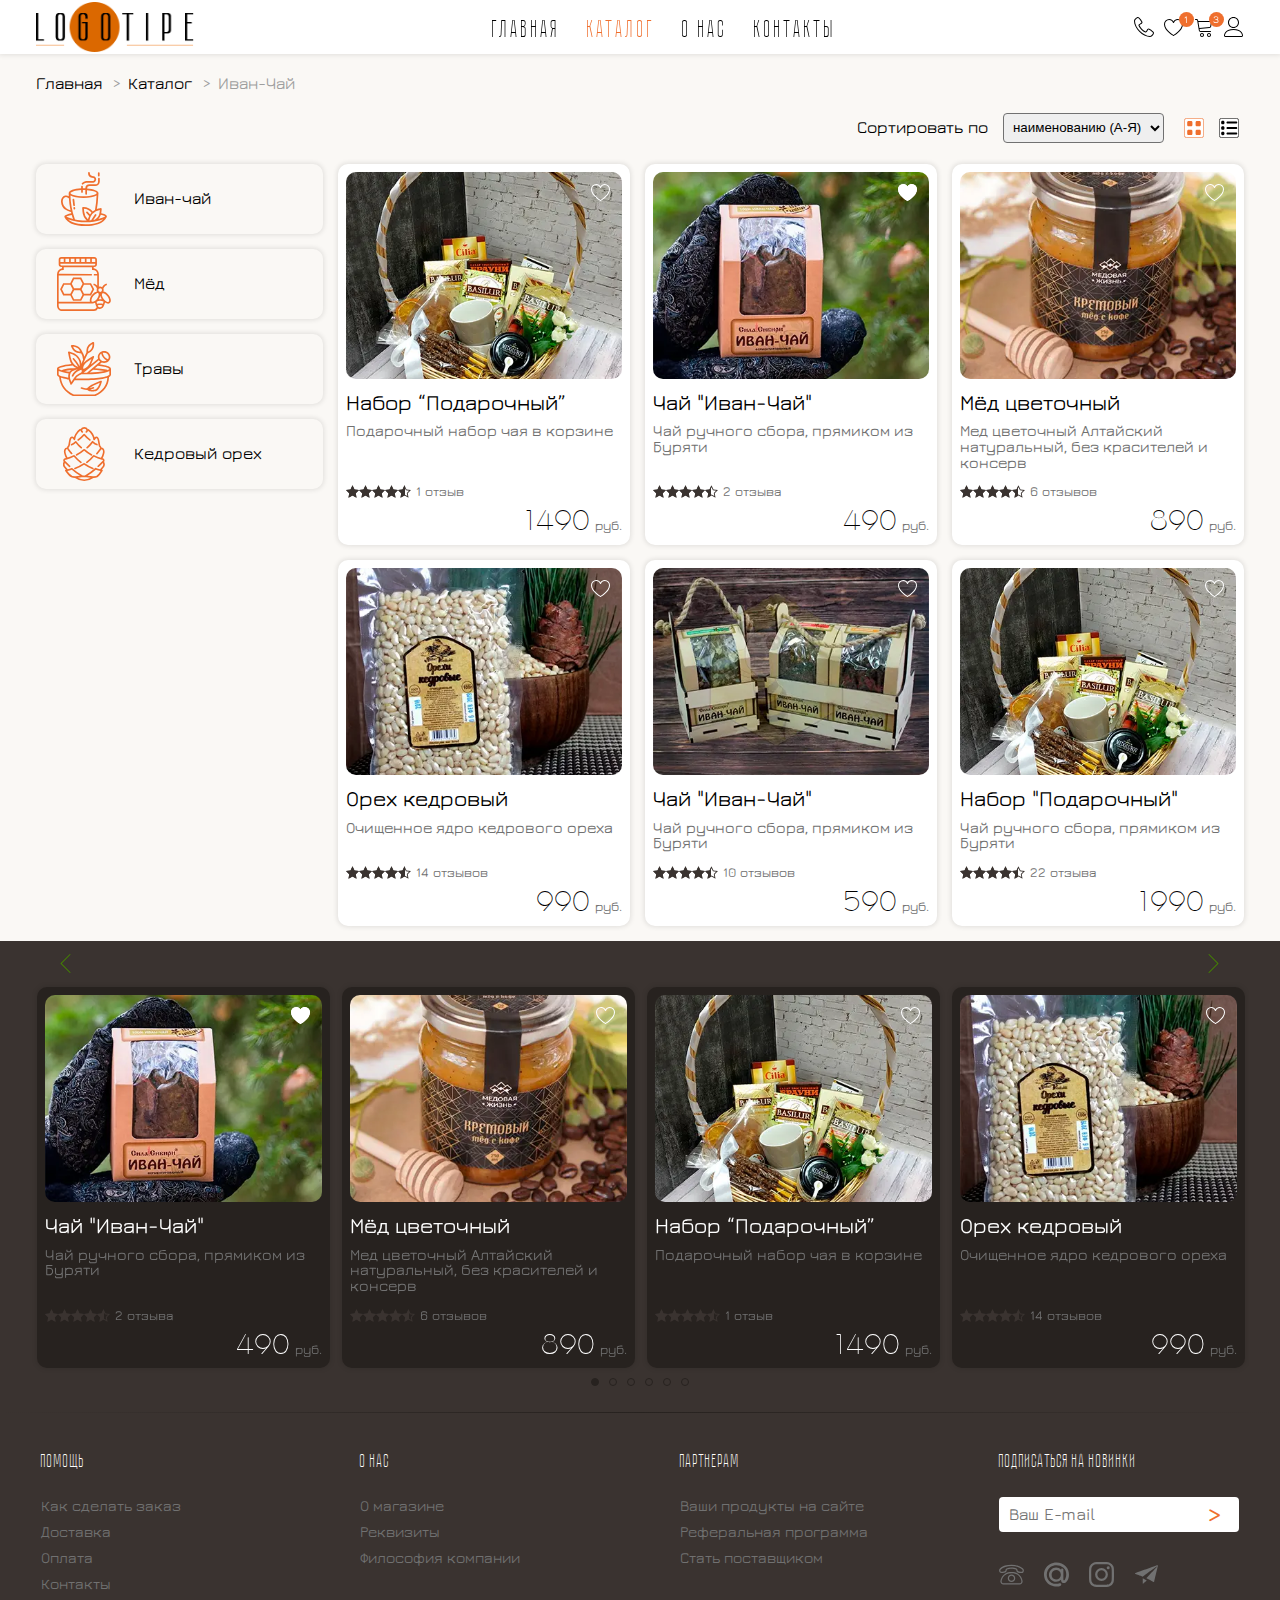
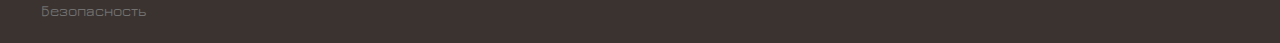
==== commit a1df1e9b: "fix8" ====
--- a/catalog.html
+++ b/catalog.html
@@ -70,12 +70,12 @@
 						<div class="catalog__breadcrumps breadcrumps">
 							<ul class="breadcrumps__list">
 								<li class="breadcrumps__row">
-									<a class="breadcrumps__link" href="#">
+									<a class="breadcrumps__link" href="index.html">
 										Главная
 									</a>
 								</li>
 								<li class="breadcrumps__row">
-									<a class="breadcrumps__link" href="#">
+									<a class="breadcrumps__link" href="catalog.html">
 										Каталог
 									</a>
 								</li>
@@ -104,16 +104,19 @@
 										<button class="filters__btn btn_block _active">
 											<svg width="20" height="20" viewBox="0 0 30 30" fill="none"
 												xmlns="http://www.w3.org/2000/svg">
+												<rect x="0.527771" y="0.527771" width="28.9722" height="28.9722" rx="3.5"
+													fill="white" stroke="black" />
 												<path fill-rule="evenodd" clip-rule="evenodd"
-													d="M26 1H4C2.34315 1 1 2.34315 1 4V26C1 27.6569 2.34315 29 4 29H26C27.6569 29 29 27.6569 29 26V4C29 2.34315 27.6569 1 26 1ZM4 0C1.79086 0 0 1.79086 0 4V26C0 28.2091 1.79086 30 4 30H26C28.2091 30 30 28.2091 30 26V4C30 1.79086 28.2091 0 26 0H4ZM10.9031 3.867H5.90308C4.79851 3.867 3.90308 4.76243 3.90308 5.867V10.867C3.90308 11.9716 4.79851 12.867 5.90308 12.867H10.9031C12.0076 12.867 12.9031 11.9716 12.9031 10.867V5.867C12.9031 4.76243 12.0076 3.867 10.9031 3.867ZM5.90308 2.867C4.24622 2.867 2.90308 4.21015 2.90308 5.867V10.867C2.90308 12.5239 4.24622 13.867 5.90308 13.867H10.9031C12.5599 13.867 13.9031 12.5239 13.9031 10.867V5.867C13.9031 4.21015 12.5599 2.867 10.9031 2.867H5.90308ZM5.90308 16.9395H10.9031C12.0076 16.9395 12.9031 17.8349 12.9031 18.9395V23.9395C12.9031 25.044 12.0076 25.9395 10.9031 25.9395H5.90308C4.79851 25.9395 3.90308 25.044 3.90308 23.9395V18.9395C3.90308 17.8349 4.79851 16.9395 5.90308 16.9395ZM2.90308 18.9395C2.90308 17.2826 4.24622 15.9395 5.90308 15.9395H10.9031C12.5599 15.9395 13.9031 17.2826 13.9031 18.9395V23.9395C13.9031 25.5963 12.5599 26.9395 10.9031 26.9395H5.90308C4.24622 26.9395 2.90308 25.5963 2.90308 23.9395V18.9395ZM23.912 3.867H18.912C17.8075 3.867 16.912 4.76243 16.912 5.867V10.867C16.912 11.9716 17.8075 12.867 18.912 12.867H23.912C25.0166 12.867 25.912 11.9716 25.912 10.867V5.867C25.912 4.76243 25.0166 3.867 23.912 3.867ZM18.912 2.867C17.2552 2.867 15.912 4.21015 15.912 5.867V10.867C15.912 12.5239 17.2552 13.867 18.912 13.867H23.912C25.5689 13.867 26.912 12.5239 26.912 10.867V5.867C26.912 4.21015 25.5689 2.867 23.912 2.867H18.912ZM18.912 16.9395H23.912C25.0166 16.9395 25.912 17.8349 25.912 18.9395V23.9395C25.912 25.044 25.0166 25.9395 23.912 25.9395H18.912C17.8075 25.9395 16.912 25.044 16.912 23.9395V18.9395C16.912 17.8349 17.8075 16.9395 18.912 16.9395ZM15.912 18.9395C15.912 17.2826 17.2552 15.9395 18.912 15.9395H23.912C25.5689 15.9395 26.912 17.2826 26.912 18.9395V23.9395C26.912 25.5963 25.5689 26.9395 23.912 26.9395H18.912C17.2552 26.9395 15.912 25.5963 15.912 23.9395V18.9395Z"
+													d="M6.80151 4.64487C5.69694 4.64487 4.80151 5.5403 4.80151 6.64487V10.4617C4.80151 11.5663 5.69694 12.4617 6.80151 12.4617H10.6183C11.7229 12.4617 12.6183 11.5663 12.6183 10.4617V6.64487C12.6183 5.5403 11.7229 4.64487 10.6183 4.64487H6.80151ZM6.80151 17.7747C5.69694 17.7747 4.80151 18.6701 4.80151 19.7747V23.5915C4.80151 24.6961 5.69694 25.5915 6.80151 25.5915H10.6183C11.7229 25.5915 12.6183 24.6961 12.6183 23.5915V19.7747C12.6183 18.6701 11.7229 17.7747 10.6183 17.7747H6.80151ZM17.3817 6.64487C17.3817 5.5403 18.2771 4.64487 19.3817 4.64487H23.1985C24.3031 4.64487 25.1985 5.5403 25.1985 6.64487V10.4617C25.1985 11.5663 24.3031 12.4617 23.1985 12.4617H19.3817C18.2771 12.4617 17.3817 11.5663 17.3817 10.4617V6.64487ZM19.3817 17.7747C18.2771 17.7747 17.3817 18.6701 17.3817 19.7747V23.5915C17.3817 24.6961 18.2771 25.5915 19.3817 25.5915H23.1985C24.3031 25.5915 25.1985 24.6961 25.1985 23.5915V19.7747C25.1985 18.6701 24.3031 17.7747 23.1985 17.7747H19.3817Z"
 													fill="black" />
 											</svg>
 										</button>
 										<button class="filters__btn btn_row">
 											<svg width="20" height="20" viewBox="0 0 30 30" fill="none"
 												xmlns="http://www.w3.org/2000/svg">
+												<rect x="0.5" y="0.5" width="29" height="29" rx="3.5" fill="white" stroke="black" />
 												<path fill-rule="evenodd" clip-rule="evenodd"
-													d="M26 1H4C2.34314 1 1 2.34315 1 4V26C1 27.6569 2.34314 29 4 29H26C27.6569 29 29 27.6569 29 26V4C29 2.34315 27.6569 1 26 1ZM4 0C1.79083 0 0 1.79086 0 4V26C0 28.2091 1.79083 30 4 30H26C28.2092 30 30 28.2091 30 26V4C30 1.79086 28.2092 0 26 0H4ZM7.58582 5.19257H4.58582C4.03351 5.19257 3.58582 5.64028 3.58582 6.19257V7.36797C3.58582 7.92025 4.03351 8.36797 4.58582 8.36797H7.58582C8.13812 8.36797 8.58582 7.92025 8.58582 7.36797V6.19257C8.58582 5.64028 8.13812 5.19257 7.58582 5.19257ZM4.58582 4.19257C3.48126 4.19257 2.58582 5.088 2.58582 6.19257V7.36797C2.58582 8.47253 3.48126 9.36797 4.58582 9.36797H7.58582C8.69037 9.36797 9.58582 8.47253 9.58582 7.36797V6.19257C9.58582 5.088 8.69037 4.19257 7.58582 4.19257H4.58582ZM13.1827 5.19257H25.4142C25.9666 5.19257 26.4142 5.64028 26.4142 6.19257V7.36797C26.4142 7.92025 25.9666 8.36797 25.4142 8.36797H13.1827C12.6304 8.36797 12.1827 7.92025 12.1827 7.36797V6.19257C12.1827 5.64028 12.6304 5.19257 13.1827 5.19257ZM11.1827 6.19257C11.1827 5.088 12.0782 4.19257 13.1827 4.19257H25.4142C26.5188 4.19257 27.4142 5.088 27.4142 6.19257V7.36797C27.4142 8.47253 26.5188 9.36797 25.4142 9.36797H13.1827C12.0782 9.36797 11.1827 8.47253 11.1827 7.36797V6.19257ZM7.58582 13.4123H4.58582C4.03351 13.4123 3.58582 13.86 3.58582 14.4123V15.5877C3.58582 16.14 4.03351 16.5877 4.58582 16.5877H7.58582C8.13812 16.5877 8.58582 16.14 8.58582 15.5877V14.4123C8.58582 13.86 8.13812 13.4123 7.58582 13.4123ZM4.58582 12.4123C3.48126 12.4123 2.58582 13.3077 2.58582 14.4123V15.5877C2.58582 16.6923 3.48126 17.5877 4.58582 17.5877H7.58582C8.69037 17.5877 9.58582 16.6923 9.58582 15.5877V14.4123C9.58582 13.3077 8.69037 12.4123 7.58582 12.4123H4.58582ZM13.1827 13.4123H25.4142C25.9666 13.4123 26.4142 13.86 26.4142 14.4123V15.5877C26.4142 16.14 25.9666 16.5877 25.4142 16.5877H13.1827C12.6304 16.5877 12.1827 16.14 12.1827 15.5877V14.4123C12.1827 13.86 12.6304 13.4123 13.1827 13.4123ZM11.1827 14.4123C11.1827 13.3077 12.0782 12.4123 13.1827 12.4123H25.4142C26.5188 12.4123 27.4142 13.3077 27.4142 14.4123V15.5877C27.4142 16.6923 26.5188 17.5877 25.4142 17.5877H13.1827C12.0782 17.5877 11.1827 16.6923 11.1827 15.5877V14.4123ZM7.58582 21.632H4.58582C4.03351 21.632 3.58582 22.0797 3.58582 22.632V23.8074C3.58582 24.3597 4.03351 24.8074 4.58582 24.8074H7.58582C8.13812 24.8074 8.58582 24.3597 8.58582 23.8074V22.632C8.58582 22.0797 8.13812 21.632 7.58582 21.632ZM4.58582 20.632C3.48126 20.632 2.58582 21.5275 2.58582 22.632V23.8074C2.58582 24.912 3.48126 25.8074 4.58582 25.8074H7.58582C8.69037 25.8074 9.58582 24.912 9.58582 23.8074V22.632C9.58582 21.5275 8.69037 20.632 7.58582 20.632H4.58582ZM13.1827 21.632H25.4142C25.9666 21.632 26.4142 22.0797 26.4142 22.632V23.8074C26.4142 24.3597 25.9666 24.8074 25.4142 24.8074H13.1827C12.6304 24.8074 12.1827 24.3597 12.1827 23.8074V22.632C12.1827 22.0797 12.6304 21.632 13.1827 21.632ZM11.1827 22.632C11.1827 21.5275 12.0782 20.632 13.1827 20.632H25.4142C26.5188 20.632 27.4142 21.5275 27.4142 22.632V23.8074C27.4142 24.912 26.5188 25.8074 25.4142 25.8074H13.1827C12.0782 25.8074 11.1827 24.912 11.1827 23.8074V22.632Z"
+													d="M5.25323 4.19257C4.14867 4.19257 3.25323 5.088 3.25323 6.19256V7.36796C3.25323 8.47253 4.14866 9.36796 5.25323 9.36796H6.18078C7.28535 9.36796 8.18078 8.47253 8.18078 7.36796V6.19257C8.18078 5.088 7.28535 4.19257 6.18079 4.19257H5.25323ZM5.25323 20.632C4.14867 20.632 3.25323 21.5274 3.25323 22.632V23.8074C3.25323 24.912 4.14866 25.8074 5.25323 25.8074H6.18078C7.28535 25.8074 8.18078 24.912 8.18078 23.8074V22.632C8.18078 21.5275 7.28535 20.632 6.18079 20.632H5.25323ZM3.25323 14.4123C3.25323 13.3077 4.14867 12.4123 5.25323 12.4123H6.18079C7.28535 12.4123 8.18078 13.3077 8.18078 14.4123V15.5877C8.18078 16.6923 7.28535 17.5877 6.18078 17.5877H5.25323C4.14866 17.5877 3.25323 16.6923 3.25323 15.5877V14.4123ZM12.7967 5.16626C11.9053 5.16626 11.1827 5.88887 11.1827 6.78025C11.1827 7.67163 11.9053 8.39423 12.7967 8.39423H25.8003C26.6916 8.39423 27.4142 7.67163 27.4142 6.78025C27.4142 5.88887 26.6916 5.16626 25.8003 5.16626H12.7967ZM11.1827 23.2197C11.1827 22.3283 11.9053 21.6057 12.7967 21.6057H25.8003C26.6916 21.6057 27.4142 22.3283 27.4142 23.2197C27.4142 24.1111 26.6916 24.8337 25.8003 24.8337H12.7967C11.9053 24.8337 11.1827 24.1111 11.1827 23.2197ZM12.7967 13.386C11.9053 13.386 11.1827 14.1086 11.1827 15C11.1827 15.8914 11.9053 16.614 12.7967 16.614H25.8003C26.6916 16.614 27.4142 15.8914 27.4142 15C27.4142 14.1086 26.6916 13.386 25.8003 13.386H12.7967Z"
 													fill="black" />
 											</svg>
 										</button>
@@ -169,13 +172,13 @@
 											<img class="ibg" src="img/set.jpg" alt="Tea">
 										</picture>
 									</a>
-									<a class="card__name" href="#" title="Подробнее">
-										<h3>Набор “Подарочный”</h3>
-									</a>
-									<p class="card__descr">
-										Подарочный набор чая в корзине
-									</p>
 									<div class="card__info">
+										<a class="card__name" href="#" title="Подробнее">
+											<h3>Набор “Подарочный”</h3>
+										</a>
+										<p class="card__descr">
+											Подарочный набор чая в корзине
+										</p>
 										<div class="card__rating rating">
 											<div class="rating__stars rating__static"></div>
 											<div class="rating__info">
@@ -191,21 +194,19 @@
 									<button class="card__favorite _select" title="В избранное">
 										<img src="img/heart.svg" alt="Favorites">
 									</button>
-									<div class="card__wrapper">
-										<a class="card__img" href="#" title="Подробнее">
-											<picture>
-												<source type="image/webp" srcset="img/tea.webp">
-												<img class="ibg" src="img/tea.jpg" alt="Tea">
-											</picture>
-										</a>
+									<a class="card__img" href="#" title="Подробнее">
+										<picture>
+											<source type="image/webp" srcset="img/tea.webp">
+											<img class="ibg" src="img/tea.jpg" alt="Tea">
+										</picture>
+									</a>
+									<div class="card__info">
 										<a class="card__name" href="#" title="Подробнее">
 											<h3>Чай "Иван-Чай"</h3>
 										</a>
 										<p class="card__descr">
 											Чай ручного сбора, прямиком из Буряти
 										</p>
-									</div>
-									<div class="card__info">
 										<div class="card__rating rating">
 											<div class="rating__stars rating__static"></div>
 											<div class="rating__info">
@@ -227,13 +228,13 @@
 											<img class="ibg" src="img/honey.jpg" alt="Tea">
 										</picture>
 									</a>
-									<a class="card__name" href="#" title="Подробнее">
-										<h3>Мёд цветочный</h3>
-									</a>
-									<p class="card__descr">
-										Мед цветочный Алтайский натуральный, без красителей и консерв
-									</p>
 									<div class="card__info">
+										<a class="card__name" href="#" title="Подробнее">
+											<h3>Мёд цветочный</h3>
+										</a>
+										<p class="card__descr">
+											Мед цветочный Алтайский натуральный, без красителей и консерв
+										</p>
 										<div class="card__rating rating">
 											<div class="rating__stars rating__static"></div>
 											<div class="rating__info">
@@ -255,13 +256,13 @@
 											<img class="ibg" src="img/nut.jpg" alt="Tea">
 										</picture>
 									</a>
-									<a class="card__name" href="#" title="Подробнее">
-										<h3>Орех кедровый</h3>
-									</a>
-									<p class="card__descr">
-										Очищенное ядро кедрового ореха
-									</p>
 									<div class="card__info">
+										<a class="card__name" href="#" title="Подробнее">
+											<h3>Орех кедровый</h3>
+										</a>
+										<p class="card__descr">
+											Очищенное ядро кедрового ореха
+										</p>
 										<div class="card__rating rating">
 											<div class="rating__stars rating__static"></div>
 											<div class="rating__info">
@@ -283,13 +284,13 @@
 											<img class="ibg" src="img/tea_2.jpg" alt="Tea">
 										</picture>
 									</a>
-									<a class="card__name" href="#" title="Подробнее">
-										<h3>Чай "Иван-Чай"</h3>
-									</a>
-									<p class="card__descr">
-										Чай ручного сбора, прямиком из Буряти
-									</p>
 									<div class="card__info">
+										<a class="card__name" href="#" title="Подробнее">
+											<h3>Чай "Иван-Чай"</h3>
+										</a>
+										<p class="card__descr">
+											Чай ручного сбора, прямиком из Буряти
+										</p>
 										<div class="card__rating rating">
 											<div class="rating__stars rating__static"></div>
 											<div class="rating__info">
@@ -311,13 +312,13 @@
 											<img class="ibg" src="img/set.jpg" alt="Tea">
 										</picture>
 									</a>
-									<a class="card__name" href="#" title="Подробнее">
-										<h3>Набор "Подарочный"</h3>
-									</a>
-									<p class="card__descr">
-										Чай ручного сбора, прямиком из Буряти
-									</p>
 									<div class="card__info">
+										<a class="card__name" href="#" title="Подробнее">
+											<h3>Набор "Подарочный"</h3>
+										</a>
+										<p class="card__descr">
+											Чай ручного сбора, прямиком из Буряти
+										</p>
 										<div class="card__rating rating">
 											<div class="rating__stars rating__static"></div>
 											<div class="rating__info">
@@ -341,21 +342,19 @@
 					<button class="card__favorite _select" title="В избранное">
 						<img src="img/heart.svg" alt="Favorites">
 					</button>
-					<div class="card__wrapper">
-						<a class="card__img" href="#" title="Подробнее">
-							<picture>
-								<source type="image/webp" srcset="img/tea.webp">
-								<img class="ibg" src="img/tea.jpg" alt="Tea">
-							</picture>
-						</a>
+					<a class="card__img" href="#" title="Подробнее">
+						<picture>
+							<source type="image/webp" srcset="img/tea.webp">
+							<img class="ibg" src="img/tea.jpg" alt="Tea">
+						</picture>
+					</a>
+					<div class="card__info">
 						<a class="card__name" href="#" title="Подробнее">
 							<h3>Чай "Иван-Чай"</h3>
 						</a>
 						<p class="card__descr">
 							Чай ручного сбора, прямиком из Буряти
 						</p>
-					</div>
-					<div class="card__info">
 						<div class="card__rating rating">
 							<div class="rating__stars rating__static"></div>
 							<div class="rating__info">
@@ -379,13 +378,13 @@
 							<img class="ibg" src="img/honey.jpg" alt="Tea">
 						</picture>
 					</a>
-					<a class="card__name" href="#" title="Подробнее">
-						<h3>Мёд цветочный</h3>
-					</a>
-					<p class="card__descr">
-						Мед цветочный Алтайский натуральный, без красителей и консерв
-					</p>
 					<div class="card__info">
+						<a class="card__name" href="#" title="Подробнее">
+							<h3>Мёд цветочный</h3>
+						</a>
+						<p class="card__descr">
+							Мед цветочный Алтайский натуральный, без красителей и консерв
+						</p>
 						<div class="card__rating rating">
 							<div class="rating__stars rating__static"></div>
 							<div class="rating__info">
@@ -409,13 +408,13 @@
 							<img class="ibg" src="img/set.jpg" alt="Tea">
 						</picture>
 					</a>
-					<a class="card__name" href="#" title="Подробнее">
-						<h3>Набор “Подарочный”</h3>
-					</a>
-					<p class="card__descr">
-						Подарочный набор чая в корзине
-					</p>
 					<div class="card__info">
+						<a class="card__name" href="#" title="Подробнее">
+							<h3>Набор “Подарочный”</h3>
+						</a>
+						<p class="card__descr">
+							Подарочный набор чая в корзине
+						</p>
 						<div class="card__rating rating">
 							<div class="rating__stars rating__static"></div>
 							<div class="rating__info">
@@ -439,13 +438,13 @@
 							<img class="ibg" src="img/nut.jpg" alt="Tea">
 						</picture>
 					</a>
-					<a class="card__name" href="#" title="Подробнее">
-						<h3>Орех кедровый</h3>
-					</a>
-					<p class="card__descr">
-						Очищенное ядро кедрового ореха
-					</p>
 					<div class="card__info">
+						<a class="card__name" href="#" title="Подробнее">
+							<h3>Орех кедровый</h3>
+						</a>
+						<p class="card__descr">
+							Очищенное ядро кедрового ореха
+						</p>
 						<div class="card__rating rating">
 							<div class="rating__stars rating__static"></div>
 							<div class="rating__info">
@@ -469,13 +468,13 @@
 							<img class="ibg" src="img/tea_2.jpg" alt="Tea">
 						</picture>
 					</a>
-					<a class="card__name" href="#" title="Подробнее">
-						<h3>Чай "Иван-Чай"</h3>
-					</a>
-					<p class="card__descr">
-						Чай ручного сбора, прямиком из Буряти
-					</p>
 					<div class="card__info">
+						<a class="card__name" href="#" title="Подробнее">
+							<h3>Чай "Иван-Чай"</h3>
+						</a>
+						<p class="card__descr">
+							Чай ручного сбора, прямиком из Буряти
+						</p>
 						<div class="card__rating rating">
 							<div class="rating__stars rating__static"></div>
 							<div class="rating__info">
@@ -499,13 +498,13 @@
 							<img class="ibg" src="img/set.jpg" alt="Tea">
 						</picture>
 					</a>
-					<a class="card__name" href="#" title="Подробнее">
-						<h3>Набор "Подарочный"</h3>
-					</a>
-					<p class="card__descr">
-						Чай ручного сбора, прямиком из Буряти
-					</p>
 					<div class="card__info">
+						<a class="card__name" href="#" title="Подробнее">
+							<h3>Набор "Подарочный"</h3>
+						</a>
+						<p class="card__descr">
+							Чай ручного сбора, прямиком из Буряти
+						</p>
 						<div class="card__rating rating">
 							<div class="rating__stars rating__static"></div>
 							<div class="rating__info">
--- a/css/style.min.css
+++ b/css/style.min.css
@@ -1 +1 @@
-﻿@font-face{font-family:"Jura";font-display:swap;src:url("../fonts/Jura-Bold.woff") format("woff"),url("../fonts/Jura-Bold.woff2") format("woff2");font-weight:700;font-style:normal}@font-face{font-family:"Jura";font-display:swap;src:url("../fonts/Jura-Medium.woff") format("woff"),url("../fonts/Jura-Medium.woff2") format("woff2");font-weight:400;font-style:normal}@font-face{font-family:"Pobeda";font-display:swap;src:url("../fonts/Pobeda.woff") format("woff"),url("../fonts/Pobeda.woff2") format("woff2");font-weight:400;font-style:normal}@font-face{font-family:"Konkord";font-display:swap;src:url("../fonts/Konkord-Retro.woff") format("woff"),url("../fonts/Konkord-Retro.woff2") format("woff2");font-weight:400;font-style:normal}html{-webkit-box-sizing:border-box;box-sizing:border-box;height:100%;min-width:320px;position:relative}html *{padding:0;margin:0;border:none;outline:none}*,*::before,*::after{-webkit-box-sizing:inherit;box-sizing:inherit}body{height:100%;min-width:320px;line-height:1;font-family:"Jura", sans-serif;color:#000;font-size:calc(15px + 3 * ((100vw - 320px) / 1600));font-weight:400;background-color:#faf8f5}h1,h2,h3,h4,h5,h6,p{font-weight:inherit;line-height:inherit;font-size:inherit;padding:0;margin:0}textarea{resize:none}input,button,textarea{font-family:inherit;font-size:inherit}button{cursor:pointer}a{display:inline-block;text-decoration:none;color:inherit}ul,li{list-style:none}.wrapper{display:-webkit-box;display:-ms-flexbox;display:flex;-webkit-box-orient:vertical;-webkit-box-direction:normal;-ms-flex-direction:column;flex-direction:column;min-height:100%}.content{-webkit-box-flex:1;-ms-flex:1 0 auto;flex:1 0 auto}.footer{-webkit-box-flex:0;-ms-flex:0 0 auto;flex:0 0 auto}._container{max-width:1230px;width:100%;margin:0 auto;padding-left:calc(5px + 10 * ((100vw - 320px) / 1600));padding-right:calc(5px + 10 * ((100vw - 320px) / 1600))}.ibg{background-position:center;background-size:cover;background-repeat:no-repeat;position:relative}.ibg img{width:0;height:0;position:absolute;top:0;left:0;opacity:0;visibility:hidden}@-webkit-keyframes shakeX{from,to{-webkit-transform:translate3d(0, 0, 0);transform:translate3d(0, 0, 0)}66%{-webkit-transform:translate3d(0, -1px, 0);transform:translate3d(0, -1px, 0)}33%{-webkit-transform:translate3d(0, 1px, 0);transform:translate3d(0, 1px, 0)}}@keyframes shakeX{from,to{-webkit-transform:translate3d(0, 0, 0);transform:translate3d(0, 0, 0)}66%{-webkit-transform:translate3d(0, -1px, 0);transform:translate3d(0, -1px, 0)}33%{-webkit-transform:translate3d(0, 1px, 0);transform:translate3d(0, 1px, 0)}}.btn{font-family:'Pobeda', sans-serif;font-size:calc(18px + 6 * ((100vw - 320px) / 1600));position:relative}.btn span{letter-spacing:2px;height:40px;border:1px solid #ef6f2e;border-radius:3px;display:-webkit-inline-box;display:-ms-inline-flexbox;display:inline-flex;-webkit-box-align:center;-ms-flex-align:center;align-items:center;-webkit-box-pack:center;-ms-flex-pack:center;justify-content:center;position:relative;background-color:#3a3330;width:150px;-webkit-transition:background-color .3s;-o-transition:background-color .3s;transition:background-color .3s}.btn::before{content:'';position:absolute;top:2px;left:2px;width:150px;height:40px;border:1px solid #ef6f2e;border-radius:3px}.card{position:relative;max-width:295px;width:100%;min-height:100%;height:100%;overflow:hidden;padding:calc(5px + 5 * ((100vw - 320px) / 1600));background-color:#fff;border-radius:10px;-webkit-box-shadow:0px 0px 5px 0.6px rgba(0,0,0,0.1);box-shadow:0px 0px 5px 0.6px rgba(0,0,0,0.1);display:-webkit-box;display:-ms-flexbox;display:flex;-webkit-box-orient:vertical;-webkit-box-direction:normal;-ms-flex-direction:column;flex-direction:column}.card*:last-child{margin-bottom:0}.card__wrapper{-webkit-box-flex:1;-ms-flex:1 0 auto;flex:1 0 auto}.card__img{display:block;position:relative;padding:0px 0px 75% 0px;border-radius:10px;overflow:hidden;margin-bottom:calc(10px + 5 * ((100vw - 320px) / 1600))}.card__img:before{content:'→';position:absolute;bottom:10px;right:10px;z-index:1;color:#fff;font-size:22px;opacity:0;-webkit-transition:opacity .3s;-o-transition:opacity .3s;transition:opacity .3s;width:-webkit-fit-content;width:-moz-fit-content;width:fit-content;height:-webkit-fit-content;height:-moz-fit-content;height:fit-content}.card__img img{position:absolute;top:0;left:0;width:100%;height:100%;-o-object-fit:cover;object-fit:cover}.card__name{font-size:calc(18px + 6 * ((100vw - 320px) / 1600));margin-bottom:10px;-webkit-transition:color .2s;-o-transition:color .2s;transition:color .2s}.card__descr{font-size:calc(15px + 1 * ((100vw - 320px) / 1600));color:#717171;margin-bottom:15px;-webkit-box-flex:1;-ms-flex:1 0 auto;flex:1 0 auto}.card__price{text-align:right;font-family:'Konkord', sans-serif;font-size:calc(24px + 16 * ((100vw - 320px) / 1600))}.card__price span{font-family:'Jura', sans-serif;font-size:calc(12px + 2 * ((100vw - 320px) / 1600));color:#717171;margin-left:5px}.card__favorite{position:absolute;top:20px;right:20px;background-color:transparent;border:none;z-index:5;-webkit-transition:all .3s;-o-transition:all .3s;transition:all .3s}.card__favorite:before{content:'';position:absolute;top:0;left:0;width:20px;height:20px;background-image:url(../img/heart_full.svg);background-repeat:no-repeat;opacity:0}.card__favorite._select:before{opacity:1}.rating{display:-webkit-box;display:-ms-flexbox;display:flex;margin-bottom:5px;-webkit-box-align:end;-ms-flex-align:end;align-items:flex-end}.rating__stars{background-image:url(../img/star.svg);height:-webkit-fit-content;height:-moz-fit-content;height:fit-content}.rating__info{margin-left:5px;color:#717171;font-size:calc(12px + 2 * ((100vw - 320px) / 1600))}.rating .jq-ry-container{padding:0}.social{display:-webkit-box;display:-ms-flexbox;display:flex}.social__row+.social__row{margin-left:20px}.social__link path{-webkit-transition:fill .2s;-o-transition:fill .2s;transition:fill .2s;fill:#717171}.news__form .form__body{position:relative}.news__form .form__input{height:35px;width:100%;border:none;padding-left:10px;padding-right:60px;border-radius:4px;background-color:#fff}.news__form .form__input:focus{border:1px solid #ef6f2e}.news__form .form__button{position:absolute;bottom:1px;right:1px;color:#ef6f2e;font-size:30px;line-height:30px;padding:0 15px;height:33px;background-color:#fff;border:none;border-radius:0 4px 4px 0}.news__form .form__button:focus{background-color:#ef6f2e;color:#fff}.breadcrumps__list{display:-webkit-box;display:-ms-flexbox;display:flex}.breadcrumps__row+.breadcrumps__row{margin-left:calc(10px + 5 * ((100vw - 320px) / 1600));padding-left:calc(10px + 5 * ((100vw - 320px) / 1600));position:relative}.breadcrumps__row+.breadcrumps__row:before{content:'>';position:absolute;top:50%;left:-3px;-webkit-transform:translate(0, -50%);-ms-transform:translate(0, -50%);transform:translate(0, -50%);color:#9e9e9e}.breadcrumps__row *{color:#000}.breadcrumps__row:last-child *{color:#9e9e9e}.breadcrumps__link{display:inline-block;-webkit-transition:border-bottom .3s;-o-transition:border-bottom .3s;transition:border-bottom .3s}.filters__inner{display:-webkit-box;display:-ms-flexbox;display:flex;-webkit-box-pack:end;-ms-flex-pack:end;justify-content:flex-end;-webkit-box-align:center;-ms-flex-align:center;align-items:center}.filters__sort{margin-right:10px}.filters__select{margin-left:10px;height:30px;border-radius:4px;border:1px solid #717171;padding:0 5px;-webkit-transition:border .2s;-o-transition:border .2s;transition:border .2s;cursor:pointer}.filters__buttons{display:-webkit-box;display:-ms-flexbox;display:flex;height:30px;-webkit-box-align:center;-ms-flex-align:center;align-items:center}.filters__buttons svg{display:inline-block}.filters__btn{margin-left:5px;font-size:0;padding:5px;background-color:transparent}.filters__btn._active path{fill:#ef6f2e}.header{position:fixed;right:0;left:0;top:0;background-color:#fff;z-index:100;-webkit-box-shadow:0px 0px 5px 0.6px rgba(0,0,0,0.1);box-shadow:0px 0px 5px 0.6px rgba(0,0,0,0.1)}.header__body{display:-webkit-box;display:-ms-flexbox;display:flex;-webkit-box-align:center;-ms-flex-align:center;align-items:center;-webkit-box-pack:justify;-ms-flex-pack:justify;justify-content:space-between;height:calc(45px + 15 * ((100vw - 320px) / 1600))}.header__logo{height:100%}.header__logo img{height:100%;padding:2px 0px 2px 0px}.header__buttons{height:100%;display:-webkit-box;display:-ms-flexbox;display:flex}.header__btn{height:100%;display:-webkit-box;display:-ms-flexbox;display:flex;-webkit-box-align:center;-ms-flex-align:center;align-items:center;-webkit-box-pack:center;-ms-flex-pack:center;justify-content:center;position:relative;-webkit-transition:-webkit-transform .3s;transition:-webkit-transform .3s;-o-transition:transform .3s;transition:transform .3s;transition:transform .3s, -webkit-transform .3s}.header__btn+.header__btn{margin-left:10px}.header__quantity{position:absolute;top:22%;right:-10px;font-size:10px;color:#fff;height:15px;min-width:15px;background-color:#ef6f2e;border-radius:8px;display:-webkit-box;display:-ms-flexbox;display:flex;-webkit-box-pack:center;-ms-flex-pack:center;justify-content:center;-webkit-box-align:center;-ms-flex-align:center;align-items:center;padding:2px;line-height:15px}.menu{font-family:'Pobeda', sans-serif;letter-spacing:2px;text-transform:uppercase;font-size:24px}.menu__btn{display:none;width:30px;height:20px;position:relative;cursor:pointer}.menu__btn:before{content:'';position:absolute;top:0;left:0;width:100%;height:2px;background-color:#000}.menu__btn:after{content:'';position:absolute;bottom:0;left:0;width:100%;height:2px;background-color:#000}.menu__btn span{position:absolute;width:100%;height:2px;left:0;top:9px;background-color:#000}.menu__btn.open::after{-webkit-transform:rotate(45deg);-ms-transform:rotate(45deg);transform:rotate(45deg);bottom:9px}.menu__btn.open::before{-webkit-transform:rotate(-45deg);-ms-transform:rotate(-45deg);transform:rotate(-45deg);top:9px}.menu__btn.open span{-webkit-transform:scale(0);-ms-transform:scale(0);transform:scale(0)}.menu__body{margin-bottom:-4px}.menu__row{display:inline-block;overflow:auto}.menu__row+.menu__row{margin-left:20px}.menu__link{display:block;padding-top:calc(5px + 3 * ((100vw - 320px) / 1600));padding-bottom:calc(5px + 3 * ((100vw - 320px) / 1600));-webkit-transition:border-bottom .3s;-o-transition:border-bottom .3s;transition:border-bottom .3s;position:relative;-webkit-transition:color .3s;-o-transition:color .3s;transition:color .3s}.menu__link:before{content:'';position:absolute;bottom:0;left:0;right:100%;height:1px;background-color:#ef6f2e;-webkit-transition:all .3s;-o-transition:all .3s;transition:all .3s}.top__body{margin-top:calc(55px + 20 * ((100vw - 320px) / 1600));padding-top:calc(20px + 30 * ((100vw - 320px) / 1600));padding-right:5px;padding-left:5px;background-color:#3a3330;border-radius:10px;overflow:auto;text-align:center;color:#fff}.top__body>*:last-child{margin-bottom:calc(77px + 53 * ((100vw - 320px) / 1600))}.top__title{margin:0 auto;margin-bottom:calc(15px + 5 * ((100vw - 320px) / 1600));font-family:'Pobeda', sans-serif;font-size:calc(32px + 12 * ((100vw - 320px) / 1600));max-width:600px}.top__descr{margin:0 auto;margin-bottom:calc(15px + 5 * ((100vw - 320px) / 1600));max-width:600px;color:#717171}.top__btn{margin-bottom:calc(15px + 5 * ((100vw - 320px) / 1600))}.top__categories{position:relative}.categories__menu{position:absolute;z-index:10;top:calc(-57px + -43 * ((100vw - 320px) / 1600));left:0;right:0;margin:0 auto}.categories__menu._fixed{position:fixed;-webkit-transform:translate(0, 0);-ms-transform:translate(0, 0);transform:translate(0, 0);top:calc(55px + 20 * ((100vw - 320px) / 1600))}.categories__menu._fixed .categories__list{padding-left:calc(13px + 10 * ((100vw - 320px) / 1600))}.categories__menu._fixed .categories__link{-webkit-box-orient:horizontal;-webkit-box-direction:normal;-ms-flex-direction:row;flex-direction:row;border-radius:6px}.categories__menu._fixed .categories__row{height:60px}.categories__menu._fixed .categories__icon{margin-bottom:0;height:70%;margin-left:5px;margin-right:5px}.categories__menu._fixed .categories__name{margin:0 auto;text-align:center;font-size:calc(16px + 5 * ((100vw - 320px) / 1600));padding:5px 0}.categories__list{display:-webkit-box;display:-ms-flexbox;display:flex;-webkit-box-pack:center;-ms-flex-pack:center;justify-content:center}.categories__row{max-width:calc(85px + 65 * ((100vw - 320px) / 1600));min-width:calc(85px + 65 * ((100vw - 320px) / 1600));height:calc(114px + 86 * ((100vw - 320px) / 1600))}.categories__row+.categories__row{margin-left:calc(10px + 5 * ((100vw - 320px) / 1600))}.categories__link{background-color:#fff;-webkit-box-shadow:0px 0px 5px 0.6px rgba(0,0,0,0.1);box-shadow:0px 0px 5px 0.6px rgba(0,0,0,0.1);border-radius:10px;display:-webkit-box;display:-ms-flexbox;display:flex;-webkit-box-orient:vertical;-webkit-box-direction:normal;-ms-flex-direction:column;flex-direction:column;-webkit-box-pack:center;-ms-flex-pack:center;justify-content:center;-webkit-box-align:center;-ms-flex-align:center;align-items:center;height:100%}.categories__link>*:last-child{margin-bottom:0}.categories__icon{height:50%;margin-bottom:calc(5px + 15 * ((100vw - 320px) / 1600))}.categories__name{font-family:'Pobeda', sans-serif;text-transform:uppercase;margin-bottom:calc(10px + 10 * ((100vw - 320px) / 1600));font-size:calc(16px + 6 * ((100vw - 320px) / 1600));padding-bottom:8px;border-bottom:1px solid transparent;-webkit-transition:border-bottom .3s;-o-transition:border-bottom .3s;transition:border-bottom .3s}.advantages{background-color:#3a3330;padding-top:calc(20px + 30 * ((100vw - 320px) / 1600));padding-bottom:calc(20px + 30 * ((100vw - 320px) / 1600));border-width:1px;border-style:solid;-o-border-image:-o-linear-gradient(left, #3a3330 0%, #27221f 50%, #3a3330 100%) 0 0 100% 0;border-image:-webkit-gradient(linear, left top, right top, from(#3a3330), color-stop(50%, #27221f), to(#3a3330)) 0 0 100% 0;border-image:linear-gradient(90deg, #3a3330 0%, #27221f 50%, #3a3330 100%) 0 0 100% 0;border-left:none;border-right:none;border-top:none}.advantages>:last-child{margin-bottom:0}.advantages__inner{display:-webkit-box;display:-ms-flexbox;display:flex;-ms-flex-pack:distribute;justify-content:space-around}.advantages__item{max-width:250px;width:100%;text-align:center;color:#717171}.advantages__img{height:calc(50px + 50 * ((100vw - 320px) / 1600));margin-bottom:10px}.advantages__img img{height:100%}.advantages__form{text-align:center;color:#fff;margin-bottom:calc(20px + 30 * ((100vw - 320px) / 1600))}.advantages__form .form__body{max-width:250px;margin:0 auto}.advantages__form .form__title{margin-bottom:10px;font-weight:400;letter-spacing:1px}.advantages__form .form__input{color:#717171;background-color:#27221f}.advantages__form .form__button{background-color:#27221f;color:#717171}.blog{background-color:#3a3330;padding-top:calc(20px + 30 * ((100vw - 320px) / 1600));padding-bottom:calc(20px + 30 * ((100vw - 320px) / 1600));text-align:center}.blog__inner{display:-webkit-box;display:-ms-flexbox;display:flex;margin-bottom:calc(15px + 15 * ((100vw - 320px) / 1600))}.blog__item{background-color:#27221f;border-radius:10px;padding:calc(5px + 5 * ((100vw - 320px) / 1600));margin-right:calc(5px + 10 * ((100vw - 320px) / 1600));text-align:center;max-width:20%;width:100%;height:calc(85px + 65 * ((100vw - 320px) / 1600));color:#717171;display:-webkit-box;display:-ms-flexbox;display:flex;-webkit-box-pack:center;-ms-flex-pack:center;justify-content:center;-webkit-box-align:center;-ms-flex-align:center;align-items:center;-webkit-transition:color .2s;-o-transition:color .2s;transition:color .2s;position:relative;overflow:hidden}.blog__item img{position:absolute;top:0;left:0;width:100%;height:100%;-o-object-fit:cover;object-fit:cover;opacity:0;-webkit-transition:opacity .3s;-o-transition:opacity .3s;transition:opacity .3s}.blog__descr{position:relative;z-index:1}.blog__btn{text-align:center;color:#fff}.popular{padding-bottom:calc(20px + 10 * ((100vw - 320px) / 1600));padding-top:calc(67px + 48 * ((100vw - 320px) / 1600))}.popular._page{background-color:#3a3330;padding-top:calc(40px + 10 * ((100vw - 320px) / 1600))}.popular._page .popular__card{background-color:#27221f}.popular._page .card__name{color:#fff}.popular._page .card__price{color:#fff}.popular._page .slick-dots button{border:1px solid #27221f}.popular._page .slick-dots .slick-active button{background-color:#27221f}.popular._fixed{margin-top:50px}.popular__slide{height:100%}.popular .slick-list{margin-left:-6px;margin-right:-6px;margin-top:-10px;padding-top:10px;padding-bottom:10px;margin-bottom:-10px}.popular .slick-track{display:-webkit-box;display:-ms-flexbox;display:flex;-webkit-box-align:stretch;-ms-flex-align:stretch;align-items:stretch}.popular .slick-slide{margin-left:8px;margin-right:8px;height:auto}.popular .slick-slide>div{height:100%}.popular .slick-arrow{position:absolute;top:-27px;z-index:11;height:30px;width:40px;background-color:transparent}.popular .slick-arrow img{height:20px}.popular .slick-arrow:active{top:-26px}.popular .slick-next{right:10px}.popular .slick-next:active{right:9px}.popular .slick-prev{left:10px}.popular .slick-prev:active{left:9px}.popular .slick-dots{display:-webkit-box;display:-ms-flexbox;display:flex;-webkit-box-pack:center;-ms-flex-pack:center;justify-content:center;margin-top:10px}.popular .slick-dots li{font-size:0}.popular .slick-dots li+li{margin-left:10px}.popular .slick-dots button{font-size:0;border-radius:50%;background-color:transparent;border:1px solid #ef6f2e;height:8px;width:8px}.popular .slick-dots .slick-active button{background-color:#ef6f2e}.footer{background-color:#3a3330;border-width:1px;border-style:solid;-o-border-image:-o-linear-gradient(left, #3a3330 0%, #27221f 50%, #3a3330 100%) 100% 0 0 0;border-image:-webkit-gradient(linear, left top, right top, from(#3a3330), color-stop(50%, #27221f), to(#3a3330)) 100% 0 0 0;border-image:linear-gradient(90deg, #3a3330 0%, #27221f 50%, #3a3330 100%) 100% 0 0 0;border-left:none;border-right:none;border-bottom:none}.footer__body{padding-top:calc(20px + 30 * ((100vw - 320px) / 1600));padding-bottom:20px;display:-webkit-box;display:-ms-flexbox;display:flex;-webkit-box-pack:justify;-ms-flex-pack:justify;justify-content:space-between}.footer__item{max-width:250px;width:100%;padding:0 5px}.footer__item *:last-child{margin-bottom:0}.footer__title{display:inline-block;color:#fff;font-family:'Pobeda', sans-serif;font-size:calc(15px + 6 * ((100vw - 320px) / 1600));margin-bottom:20px;padding-bottom:calc(5px + 3 * ((100vw - 320px) / 1600));position:relative}.footer__title:before{content:'';position:absolute;bottom:0;left:0;right:100%;height:1px;background-color:#ef6f2e;-webkit-transition:all .3s;-o-transition:all .3s;transition:all .3s}.footer__row+.footer__row{margin-top:5px}.footer__link{color:#717171;-webkit-transition:all .2s;-o-transition:all .2s;transition:all .2s;padding-bottom:5px;font-size:calc(14px + 2 * ((100vw - 320px) / 1600))}.footer__form{margin-bottom:30px}.catalog__body{display:-webkit-box;display:-ms-flexbox;display:flex}.catalog__aside{max-width:calc(25% - 15px);width:100%;margin-right:15px;-webkit-transition:all .3s;-o-transition:all .3s;transition:all .3s}.catalog__row+.catalog__row{margin-top:15px}.catalog__link{width:100%;display:-webkit-box;display:-ms-flexbox;display:flex;-webkit-box-align:center;-ms-flex-align:center;align-items:center;height:calc(55px + 25 * ((100vw - 320px) / 1600));padding:calc(5px + 5 * ((100vw - 320px) / 1600));border-radius:10px;-webkit-box-shadow:0px 0px 5px 0.6px rgba(0,0,0,0.1);box-shadow:0px 0px 5px 0.6px rgba(0,0,0,0.1);-webkit-transition:background-color .3s;-o-transition:background-color .3s;transition:background-color .3s}.catalog__img{width:80px;height:100%;margin-right:10px;text-align:center}.catalog__img img{height:100%}.catalog__name{padding-top:calc(5px + 3 * ((100vw - 320px) / 1600));padding-bottom:calc(5px + 3 * ((100vw - 320px) / 1600));-webkit-transition:color .3s;-o-transition:color .3s;transition:color .3s}.catalog__inner{display:-webkit-box;display:-ms-flexbox;display:flex;-ms-flex-wrap:wrap;flex-wrap:wrap;margin-left:-15px;-webkit-transition:all .3s;-o-transition:all .3s;transition:all .3s}.catalog__inner._active{-webkit-transform:translate(265px, 0);-ms-transform:translate(265px, 0);transform:translate(265px, 0)}.catalog__card{margin-left:15px;min-height:auto;height:auto;margin-bottom:15px;max-width:calc(33.333% - 15px)}.catalog__breadcrumps{margin-top:calc(60px + 25 * ((100vw - 320px) / 1600));margin-bottom:calc(15px + 10 * ((100vw - 320px) / 1600))}.catalog__filters{margin-bottom:calc(15px + 10 * ((100vw - 320px) / 1600))}.catalog__catalog{height:30px;border-radius:4px;background-color:#fff;border:1px solid #ef6f2e;padding:5px;padding-left:30px;display:none;-webkit-box-align:center;-ms-flex-align:center;align-items:center;-webkit-box-pack:center;-ms-flex-pack:center;justify-content:center;position:relative;line-height:inherit}.catalog__catalog._active .catalog__btn span{display:none}.catalog__catalog._active .catalog__btn:before{-webkit-transform:rotate(45deg);-ms-transform:rotate(45deg);transform:rotate(45deg);top:7px}.catalog__catalog._active .catalog__btn::after{width:100%;-webkit-transform:rotate(-45deg);-ms-transform:rotate(-45deg);transform:rotate(-45deg);bottom:7px}.catalog__btn{width:20px;height:15px;position:absolute;top:50%;left:5px;-webkit-transform:translate(0, -50%);-ms-transform:translate(0, -50%);transform:translate(0, -50%)}.catalog__btn span{position:absolute;top:49%;left:0;height:1px;width:75%;background-color:#ef6f2e}.catalog__btn:before{content:'';position:absolute;top:0;left:0;width:100%;height:1px;background-color:#ef6f2e;-webkit-transition:all .3s;-o-transition:all .3s;transition:all .3s}.catalog__btn:after{content:'';position:absolute;bottom:0;left:0;width:50%;height:1px;background-color:#ef6f2e;-webkit-transition:all .3s;-o-transition:all .3s;transition:all .3s}@media (min-width: 767.98px){.menu__link._active{color:#ef6f2e}}@media (min-width: 991.98px){.btn:hover>span{background-color:#ef6f2e;color:#fff}.btn:focus>span{background-color:#ef6f2e}.card__img:hover.card__img:before{opacity:1}.card__img:focus.card__img:before{opacity:1}.card__name:hover{color:#ef6f2e}.card__name:focus{color:#ef6f2e}.card__favorite:hover{-webkit-transform:scale(1.1);-ms-transform:scale(1.1);transform:scale(1.1)}.card__favorite:focus{-webkit-transform:scale(1.1);-ms-transform:scale(1.1);transform:scale(1.1)}.social__link:hover path{fill:#ef6f2e}.social__link:focus path{fill:#ef6f2e}.breadcrumps__row:last-child *:hover{color:#9e9e9e}.breadcrumps__row:last-child *:focus{color:#9e9e9e}.breadcrumps__link:hover{color:#ef6f2e}.breadcrumps__link:focus{color:#ef6f2e}.filters__select:hover{border:1px solid #ef6f2e}.filters__select:focus{border:1px solid #ef6f2e}.filters__btn:hover{-webkit-transform:scale(1.1);-ms-transform:scale(1.1);transform:scale(1.1)}.filters__btn:focus{-webkit-transform:scale(1.1);-ms-transform:scale(1.1);transform:scale(1.1)}.header__btn:hover{-webkit-transform:scale(1.1);-ms-transform:scale(1.1);transform:scale(1.1)}.header__btn:focus{-webkit-transform:scale(1.1);-ms-transform:scale(1.1);transform:scale(1.1)}.menu__link:hover{color:#ef6f2e}.menu__link:hover::before{right:0}.menu__link:focus{color:#ef6f2e}.menu__link:focus::before{right:0}.categories__link:hover .categories__icon{-webkit-animation-name:shakeX;animation-name:shakeX;-webkit-animation-duration:.3s;animation-duration:.3s}.categories__link:hover .categories__name{border-bottom:1px solid #ef6f2e}.categories__link:focus .categories__icon{-webkit-animation-name:shakeX;animation-name:shakeX;-webkit-animation-duration:.3s;animation-duration:.3s}.categories__link:focus .categories__name{border-bottom:1px solid #ef6f2e}.blog__item:hover{color:#fff}.blog__item:hover img{opacity:.3}.popular._page .card__name:hover{color:#ef6f2e}.popular._page .card__name:focus{color:#ef6f2e}.popular .slick-arrow:focus{top:-26px}.footer__item:hover .footer__title::before{right:0}.footer__item:focus .footer__title::before{right:0}.footer__link:hover{color:#ef6f2e}.footer__link:focus{color:#ef6f2e}.catalog__link:hover{background-color:rgba(239,111,46,0.1)}.catalog__link:hover .catalog__name{color:#ef6f2e}.catalog__link:focus{background-color:rgba(239,111,46,0.1)}.catalog__link:focus .catalog__name{color:#ef6f2e}}@media (max-width: 1920px){.card__img:before{font-size:calc(16px + 6 * ((100vw - 320px) / 1600))}.popular._fixed{margin-top:calc(40px + 10 * ((100vw - 320px) / 1600))}.popular .slick-list{margin-left:calc(-3px + -3 * ((100vw - 320px) / 1600))}.popular .slick-list{margin-right:calc(-3px + -3 * ((100vw - 320px) / 1600))}.popular .slick-slide{margin-left:calc(3px + 5 * ((100vw - 320px) / 1600))}.popular .slick-slide{margin-right:calc(3px + 5 * ((100vw - 320px) / 1600))}}@media (max-width: 1230pxpx){._container{max-width:970px}}@media (max-width: 991.98px){._container{max-width:750px}.card__img:before{opacity:1}.filters__select{border:1px solid #ef6f2e}.catalog__card{max-width:calc(50% - 15px)}}@media (max-width: 767.98px){._container{max-width:none}.filters__inner{-webkit-box-orient:vertical;-webkit-box-direction:normal;-ms-flex-direction:column;flex-direction:column;-webkit-box-align:end;-ms-flex-align:end;align-items:flex-end}.filters__sort{margin-right:5px;margin-bottom:10px}.filters__wrapper{display:-webkit-box;display:-ms-flexbox;display:flex;-webkit-box-pack:justify;-ms-flex-pack:justify;justify-content:space-between;width:100%;-webkit-box-align:center;-ms-flex-align:center;align-items:center}.menu{-webkit-box-ordinal-group:0;-ms-flex-order:-1;order:-1}.menu__btn{display:block}.menu__body{left:0;position:absolute;width:100%;top:calc(45px + 15 * ((100vw - 320px) / 1600))}.menu__body.open .menu__row{left:0}.menu__row+.menu__row{margin-left:0}.menu__row{background-color:#fff;display:block;position:absolute;width:100%;top:0;left:-100%;-webkit-transition:all .3s;-o-transition:all .3s;transition:all .3s}.menu__row:nth-child(2){top:45px;-webkit-transition:all .5s;-o-transition:all .5s;transition:all .5s}.menu__row:nth-child(3){top:90px;-webkit-transition:all .7s;-o-transition:all .7s;transition:all .7s}.menu__row:nth-child(4){top:135px;-webkit-transition:all .9s;-o-transition:all .9s;transition:all .9s}.menu__row:nth-child(5){top:180px;-webkit-transition:all 1.1s;-o-transition:all 1.1s;transition:all 1.1s}.menu__row:nth-child(6){top:225px;-webkit-transition:all 1.3s;-o-transition:all 1.3s;transition:all 1.3s}.menu__row:nth-child(7){top:270px;-webkit-transition:all 1.5s;-o-transition:all 1.5s;transition:all 1.5s}.menu__row:nth-child(8){top:315px;-webkit-transition:all 1.7s;-o-transition:all 1.7s;transition:all 1.7s}.menu__row:nth-child(9){top:360px;-webkit-transition:all 1.9s;-o-transition:all 1.9s;transition:all 1.9s}.menu__row:nth-child(10){top:405px;-webkit-transition:all 2.1s;-o-transition:all 2.1s;transition:all 2.1s}.menu__link{height:45px;display:-webkit-box;display:-ms-flexbox;display:flex;-webkit-box-align:center;-ms-flex-align:center;align-items:center;-webkit-box-pack:center;-ms-flex-pack:center;justify-content:center;border-bottom:1px solid #ef6f2e}.categories__menu._fixed .categories__row{height:45px}.blog__inner{overflow:auto;-webkit-box-pack:start;-ms-flex-pack:start;justify-content:flex-start}.blog__item{min-width:120px}.footer__body{-ms-flex-wrap:wrap;flex-wrap:wrap}.footer__item{max-width:50%;margin-bottom:30px}.footer__item:last-child{max-width:100%;-webkit-box-ordinal-group:-2;-ms-flex-order:-3;order:-3}.footer__item:nth-child(3){margin-bottom:0}.catalog__body{overflow-x:hidden;-webkit-box-orient:vertical;-webkit-box-direction:normal;-ms-flex-direction:column;flex-direction:column;position:relative;padding:5px;margin:-5px}.catalog__aside{position:absolute;margin-right:0;min-width:250px;left:-265px;top:5px;z-index:5}.catalog__aside._active{left:5px}.catalog__card{max-width:calc(33.333% - 15px)}.catalog__catalog{display:-webkit-box;display:-ms-flexbox;display:flex}}@media (max-width: 479.98px){.header__logo{height:80%}.categories__menu._fixed .categories__row:last-child{padding-right:8px;min-width:calc(93px + 65 * ((100vw - 320px) / 1600))}.categories__list{overflow:auto;-webkit-box-pack:start;-ms-flex-pack:start;justify-content:flex-start;padding-left:8px;padding-bottom:20px;margin-bottom:-20px;padding-top:20px;margin-top:-20px}.categories__row:last-child{padding-right:8px;min-width:calc(93px + 65 * ((100vw - 320px) / 1600))}.advantages__inner{-webkit-box-orient:vertical;-webkit-box-direction:normal;-ms-flex-direction:column;flex-direction:column;-webkit-box-pack:center;-ms-flex-pack:center;justify-content:center;-webkit-box-align:center;-ms-flex-align:center;align-items:center}.advantages__item{margin-bottom:20px}.advantages__img{min-width:100px}.catalog__card{max-width:calc(50% - 15px)}}
+﻿@font-face{font-family:"Jura";font-display:swap;src:url("../fonts/Jura-Bold.woff") format("woff"),url("../fonts/Jura-Bold.woff2") format("woff2");font-weight:700;font-style:normal}@font-face{font-family:"Jura";font-display:swap;src:url("../fonts/Jura-Medium.woff") format("woff"),url("../fonts/Jura-Medium.woff2") format("woff2");font-weight:400;font-style:normal}@font-face{font-family:"Pobeda";font-display:swap;src:url("../fonts/Pobeda.woff") format("woff"),url("../fonts/Pobeda.woff2") format("woff2");font-weight:400;font-style:normal}@font-face{font-family:"Konkord";font-display:swap;src:url("../fonts/Konkord-Retro.woff") format("woff"),url("../fonts/Konkord-Retro.woff2") format("woff2");font-weight:400;font-style:normal}html{-webkit-box-sizing:border-box;box-sizing:border-box;height:100%;min-width:320px;position:relative}html *{padding:0;margin:0;border:none;outline:none}*,*::before,*::after{-webkit-box-sizing:inherit;box-sizing:inherit}body{height:100%;min-width:320px;line-height:1;font-family:"Jura", sans-serif;color:#000;font-size:calc(15px + 3 * ((100vw - 320px) / 1600));font-weight:400;background-color:#faf8f5}h1,h2,h3,h4,h5,h6,p{font-weight:inherit;line-height:inherit;font-size:inherit;padding:0;margin:0}textarea{resize:none}input,button,textarea{font-family:inherit;font-size:inherit}button{cursor:pointer}a{display:inline-block;text-decoration:none;color:inherit}ul,li{list-style:none}.wrapper{display:-webkit-box;display:-ms-flexbox;display:flex;-webkit-box-orient:vertical;-webkit-box-direction:normal;-ms-flex-direction:column;flex-direction:column;min-height:100%}.content{-webkit-box-flex:1;-ms-flex:1 0 auto;flex:1 0 auto}.footer{-webkit-box-flex:0;-ms-flex:0 0 auto;flex:0 0 auto}._container{max-width:1230px;width:100%;margin:0 auto;padding-left:calc(5px + 10 * ((100vw - 320px) / 1600));padding-right:calc(5px + 10 * ((100vw - 320px) / 1600))}.ibg{background-position:center;background-size:cover;background-repeat:no-repeat;position:relative}.ibg img{width:0;height:0;position:absolute;top:0;left:0;opacity:0;visibility:hidden}@-webkit-keyframes shakeX{from,to{-webkit-transform:translate3d(0, 0, 0);transform:translate3d(0, 0, 0)}66%{-webkit-transform:translate3d(0, -1px, 0);transform:translate3d(0, -1px, 0)}33%{-webkit-transform:translate3d(0, 1px, 0);transform:translate3d(0, 1px, 0)}}@keyframes shakeX{from,to{-webkit-transform:translate3d(0, 0, 0);transform:translate3d(0, 0, 0)}66%{-webkit-transform:translate3d(0, -1px, 0);transform:translate3d(0, -1px, 0)}33%{-webkit-transform:translate3d(0, 1px, 0);transform:translate3d(0, 1px, 0)}}.btn{font-family:'Pobeda', sans-serif;font-size:calc(18px + 6 * ((100vw - 320px) / 1600));position:relative}.btn span{letter-spacing:2px;height:40px;border:1px solid #ef6f2e;border-radius:3px;display:-webkit-inline-box;display:-ms-inline-flexbox;display:inline-flex;-webkit-box-align:center;-ms-flex-align:center;align-items:center;-webkit-box-pack:center;-ms-flex-pack:center;justify-content:center;position:relative;background-color:#3a3330;width:150px;-webkit-transition:background-color .3s;-o-transition:background-color .3s;transition:background-color .3s}.btn::before{content:'';position:absolute;top:2px;left:2px;width:150px;height:40px;border:1px solid #ef6f2e;border-radius:3px}.card{position:relative;max-width:295px;width:100%;min-height:100%;height:100%;overflow:hidden;padding:calc(5px + 5 * ((100vw - 320px) / 1600));background-color:#fff;border-radius:10px;-webkit-box-shadow:0px 0px 5px 0.6px rgba(0,0,0,0.1);box-shadow:0px 0px 5px 0.6px rgba(0,0,0,0.1);display:-webkit-box;display:-ms-flexbox;display:flex;-webkit-box-orient:vertical;-webkit-box-direction:normal;-ms-flex-direction:column;flex-direction:column}.card*:last-child{margin-bottom:0}.card__img{display:block;position:relative;padding:0px 0px 75% 0px;border-radius:10px;overflow:hidden;margin-bottom:calc(10px + 5 * ((100vw - 320px) / 1600))}.card__img:before{content:'→';position:absolute;bottom:10px;right:10px;z-index:1;color:#fff;font-size:22px;opacity:0;-webkit-transition:opacity .3s;-o-transition:opacity .3s;transition:opacity .3s;width:-webkit-fit-content;width:-moz-fit-content;width:fit-content;height:-webkit-fit-content;height:-moz-fit-content;height:fit-content}.card__img img{position:absolute;top:0;left:0;width:100%;height:100%;-o-object-fit:cover;object-fit:cover}.card__info{display:-webkit-box;display:-ms-flexbox;display:flex;-webkit-box-orient:vertical;-webkit-box-direction:normal;-ms-flex-direction:column;flex-direction:column;height:100%}.card__name{font-size:calc(18px + 6 * ((100vw - 320px) / 1600));margin-bottom:10px;-webkit-transition:color .2s;-o-transition:color .2s;transition:color .2s}.card__descr{font-size:calc(15px + 1 * ((100vw - 320px) / 1600));color:#717171;margin-bottom:15px;-webkit-box-flex:1;-ms-flex:1 0 auto;flex:1 0 auto}.card__price{text-align:right;font-family:'Konkord', sans-serif;font-size:calc(24px + 16 * ((100vw - 320px) / 1600))}.card__price span{font-family:'Jura', sans-serif;font-size:calc(12px + 2 * ((100vw - 320px) / 1600));color:#717171;margin-left:5px}.card__favorite{position:absolute;top:20px;right:20px;background-color:transparent;border:none;z-index:5;-webkit-transition:all .3s;-o-transition:all .3s;transition:all .3s}.card__favorite:before{content:'';position:absolute;top:0;left:0;width:20px;height:20px;background-image:url(../img/heart_full.svg);background-repeat:no-repeat;opacity:0}.card__favorite._select:before{opacity:1}.rating{display:-webkit-box;display:-ms-flexbox;display:flex;margin-bottom:5px;-webkit-box-align:end;-ms-flex-align:end;align-items:flex-end}.rating__stars{background-image:url(../img/star.svg);height:-webkit-fit-content;height:-moz-fit-content;height:fit-content}.rating__info{margin-left:5px;color:#717171;font-size:calc(12px + 2 * ((100vw - 320px) / 1600))}.rating .jq-ry-container{padding:0}.social{display:-webkit-box;display:-ms-flexbox;display:flex}.social__row+.social__row{margin-left:20px}.social__link path{-webkit-transition:fill .2s;-o-transition:fill .2s;transition:fill .2s;fill:#717171}.news__form .form__body{position:relative}.news__form .form__input{height:35px;width:100%;border:none;padding-left:10px;padding-right:60px;border-radius:4px;background-color:#fff}.news__form .form__input:focus{border:1px solid #ef6f2e}.news__form .form__button{position:absolute;bottom:1px;right:1px;color:#ef6f2e;font-size:30px;line-height:30px;padding:0 15px;height:33px;background-color:#fff;border:none;border-radius:0 4px 4px 0}.news__form .form__button:focus{background-color:#ef6f2e;color:#fff}.breadcrumps__list{display:-webkit-box;display:-ms-flexbox;display:flex}.breadcrumps__row+.breadcrumps__row{margin-left:calc(10px + 5 * ((100vw - 320px) / 1600));padding-left:calc(10px + 5 * ((100vw - 320px) / 1600));position:relative}.breadcrumps__row+.breadcrumps__row:before{content:'>';position:absolute;top:50%;left:-3px;-webkit-transform:translate(0, -50%);-ms-transform:translate(0, -50%);transform:translate(0, -50%);color:#9e9e9e}.breadcrumps__row *{color:#000}.breadcrumps__row:last-child *{color:#9e9e9e}.breadcrumps__link{display:inline-block;-webkit-transition:color .2s;-o-transition:color .2s;transition:color .2s}.filters__inner{display:-webkit-box;display:-ms-flexbox;display:flex;-webkit-box-pack:end;-ms-flex-pack:end;justify-content:flex-end;-webkit-box-align:center;-ms-flex-align:center;align-items:center}.filters__sort{margin-right:10px}.filters__select{margin-left:10px;height:30px;border-radius:4px;border:1px solid #717171;padding:0 5px;-webkit-transition:border .2s;-o-transition:border .2s;transition:border .2s;cursor:pointer}.filters__buttons{display:-webkit-box;display:-ms-flexbox;display:flex;height:30px;-webkit-box-align:center;-ms-flex-align:center;align-items:center}.filters__buttons svg{display:inline-block}.filters__btn{margin-left:5px;font-size:0;padding:5px;background-color:transparent}.filters__btn._active rect{stroke:#ef6f2e}.filters__btn._active path{fill:#ef6f2e}.header{position:fixed;right:0;left:0;top:0;background-color:#fff;z-index:100;-webkit-box-shadow:0px 0px 5px 0.6px rgba(0,0,0,0.1);box-shadow:0px 0px 5px 0.6px rgba(0,0,0,0.1)}.header__body{display:-webkit-box;display:-ms-flexbox;display:flex;-webkit-box-align:center;-ms-flex-align:center;align-items:center;-webkit-box-pack:justify;-ms-flex-pack:justify;justify-content:space-between;height:calc(45px + 15 * ((100vw - 320px) / 1600))}.header__logo{height:100%}.header__logo img{height:100%;padding:2px 0px 2px 0px}.header__buttons{height:100%;display:-webkit-box;display:-ms-flexbox;display:flex}.header__btn{height:100%;display:-webkit-box;display:-ms-flexbox;display:flex;-webkit-box-align:center;-ms-flex-align:center;align-items:center;-webkit-box-pack:center;-ms-flex-pack:center;justify-content:center;position:relative;-webkit-transition:-webkit-transform .3s;transition:-webkit-transform .3s;-o-transition:transform .3s;transition:transform .3s;transition:transform .3s, -webkit-transform .3s}.header__btn+.header__btn{margin-left:10px}.header__quantity{position:absolute;top:22%;right:-10px;font-size:10px;color:#fff;height:15px;min-width:15px;background-color:#ef6f2e;border-radius:8px;display:-webkit-box;display:-ms-flexbox;display:flex;-webkit-box-pack:center;-ms-flex-pack:center;justify-content:center;-webkit-box-align:center;-ms-flex-align:center;align-items:center;padding:2px;line-height:15px}.menu{font-family:'Pobeda', sans-serif;letter-spacing:2px;text-transform:uppercase;font-size:24px}.menu__btn{display:none;width:30px;height:20px;position:relative;cursor:pointer}.menu__btn:before{content:'';position:absolute;top:0;left:0;width:100%;height:2px;background-color:#000}.menu__btn:after{content:'';position:absolute;bottom:0;left:0;width:100%;height:2px;background-color:#000}.menu__btn span{position:absolute;width:100%;height:2px;left:0;top:9px;background-color:#000}.menu__btn.open::after{-webkit-transform:rotate(45deg);-ms-transform:rotate(45deg);transform:rotate(45deg);bottom:9px}.menu__btn.open::before{-webkit-transform:rotate(-45deg);-ms-transform:rotate(-45deg);transform:rotate(-45deg);top:9px}.menu__btn.open span{-webkit-transform:scale(0);-ms-transform:scale(0);transform:scale(0)}.menu__body{margin-bottom:-4px}.menu__row{display:inline-block;overflow:auto}.menu__row+.menu__row{margin-left:20px}.menu__link{display:block;padding-top:calc(5px + 3 * ((100vw - 320px) / 1600));padding-bottom:calc(5px + 3 * ((100vw - 320px) / 1600));-webkit-transition:border-bottom .3s;-o-transition:border-bottom .3s;transition:border-bottom .3s;position:relative;-webkit-transition:color .3s;-o-transition:color .3s;transition:color .3s}.menu__link::before{content:'';position:absolute;bottom:0;left:0;right:100%;height:1px;background-color:#ef6f2e;-webkit-transition:all .3s;-o-transition:all .3s;transition:all .3s}.top__body{margin-top:calc(55px + 20 * ((100vw - 320px) / 1600));padding-top:calc(20px + 30 * ((100vw - 320px) / 1600));padding-right:5px;padding-left:5px;background-color:#3a3330;border-radius:10px;overflow:auto;text-align:center;color:#fff}.top__body>*:last-child{margin-bottom:calc(77px + 53 * ((100vw - 320px) / 1600))}.top__title{margin:0 auto;margin-bottom:calc(15px + 5 * ((100vw - 320px) / 1600));font-family:'Pobeda', sans-serif;font-size:calc(32px + 12 * ((100vw - 320px) / 1600));max-width:600px}.top__descr{margin:0 auto;margin-bottom:calc(15px + 5 * ((100vw - 320px) / 1600));max-width:600px;color:#717171}.top__btn{margin-bottom:calc(15px + 5 * ((100vw - 320px) / 1600))}.top__categories{position:relative}.categories__menu{position:absolute;z-index:10;top:calc(-57px + -43 * ((100vw - 320px) / 1600));left:0;right:0;margin:0 auto}.categories__menu._fixed{position:fixed;-webkit-transform:translate(0, 0);-ms-transform:translate(0, 0);transform:translate(0, 0);top:calc(55px + 20 * ((100vw - 320px) / 1600))}.categories__menu._fixed .categories__list{padding-left:calc(13px + 10 * ((100vw - 320px) / 1600))}.categories__menu._fixed .categories__link{-webkit-box-orient:horizontal;-webkit-box-direction:normal;-ms-flex-direction:row;flex-direction:row;border-radius:6px}.categories__menu._fixed .categories__row{height:60px}.categories__menu._fixed .categories__icon{margin-bottom:0;height:70%;margin-left:5px;margin-right:5px}.categories__menu._fixed .categories__name{margin:0 auto;text-align:center;font-size:calc(16px + 5 * ((100vw - 320px) / 1600));padding:5px 0}.categories__list{display:-webkit-box;display:-ms-flexbox;display:flex;-webkit-box-pack:center;-ms-flex-pack:center;justify-content:center}.categories__row{max-width:calc(85px + 65 * ((100vw - 320px) / 1600));min-width:calc(85px + 65 * ((100vw - 320px) / 1600));height:calc(114px + 86 * ((100vw - 320px) / 1600))}.categories__row+.categories__row{margin-left:calc(10px + 5 * ((100vw - 320px) / 1600))}.categories__link{background-color:#fff;-webkit-box-shadow:0px 0px 5px 0.6px rgba(0,0,0,0.1);box-shadow:0px 0px 5px 0.6px rgba(0,0,0,0.1);border-radius:10px;display:-webkit-box;display:-ms-flexbox;display:flex;-webkit-box-orient:vertical;-webkit-box-direction:normal;-ms-flex-direction:column;flex-direction:column;-webkit-box-pack:center;-ms-flex-pack:center;justify-content:center;-webkit-box-align:center;-ms-flex-align:center;align-items:center;height:100%}.categories__link>*:last-child{margin-bottom:0}.categories__icon{height:50%;margin-bottom:calc(5px + 15 * ((100vw - 320px) / 1600))}.categories__name{font-family:'Pobeda', sans-serif;text-transform:uppercase;margin-bottom:calc(10px + 10 * ((100vw - 320px) / 1600));font-size:calc(16px + 6 * ((100vw - 320px) / 1600));padding-bottom:8px;position:relative}.categories__name::before{content:'';position:absolute;bottom:0;left:0;right:100%;height:1px;background-color:#ef6f2e;-webkit-transition:all .3s;-o-transition:all .3s;transition:all .3s}.advantages{background-color:#3a3330;padding-top:calc(20px + 30 * ((100vw - 320px) / 1600));padding-bottom:calc(20px + 30 * ((100vw - 320px) / 1600));border-width:1px;border-style:solid;-o-border-image:-o-linear-gradient(left, #3a3330 0%, #27221f 50%, #3a3330 100%) 0 0 100% 0;border-image:-webkit-gradient(linear, left top, right top, from(#3a3330), color-stop(50%, #27221f), to(#3a3330)) 0 0 100% 0;border-image:linear-gradient(90deg, #3a3330 0%, #27221f 50%, #3a3330 100%) 0 0 100% 0;border-left:none;border-right:none;border-top:none}.advantages>:last-child{margin-bottom:0}.advantages__inner{display:-webkit-box;display:-ms-flexbox;display:flex;-ms-flex-pack:distribute;justify-content:space-around}.advantages__item{max-width:250px;width:100%;text-align:center;color:#717171}.advantages__img{height:calc(50px + 50 * ((100vw - 320px) / 1600));margin-bottom:10px}.advantages__img img{height:100%}.advantages__form{text-align:center;color:#fff;margin-bottom:calc(20px + 30 * ((100vw - 320px) / 1600))}.advantages__form .form__body{max-width:250px;margin:0 auto}.advantages__form .form__title{margin-bottom:10px;font-weight:400;letter-spacing:1px}.advantages__form .form__input{color:#717171;background-color:#27221f}.advantages__form .form__button{background-color:#27221f;color:#717171}.blog{background-color:#3a3330;padding-top:calc(20px + 30 * ((100vw - 320px) / 1600));padding-bottom:calc(20px + 30 * ((100vw - 320px) / 1600));text-align:center}.blog__inner{display:-webkit-box;display:-ms-flexbox;display:flex;margin-bottom:calc(15px + 15 * ((100vw - 320px) / 1600))}.blog__item{background-color:#27221f;border-radius:10px;padding:calc(5px + 5 * ((100vw - 320px) / 1600));margin-right:calc(5px + 10 * ((100vw - 320px) / 1600));text-align:center;max-width:20%;width:100%;height:calc(85px + 65 * ((100vw - 320px) / 1600));color:#717171;display:-webkit-box;display:-ms-flexbox;display:flex;-webkit-box-pack:center;-ms-flex-pack:center;justify-content:center;-webkit-box-align:center;-ms-flex-align:center;align-items:center;-webkit-transition:color .2s;-o-transition:color .2s;transition:color .2s;position:relative;overflow:hidden}.blog__item img{position:absolute;top:0;left:0;width:100%;height:100%;-o-object-fit:cover;object-fit:cover;opacity:0;-webkit-transition:opacity .3s;-o-transition:opacity .3s;transition:opacity .3s}.blog__descr{position:relative;z-index:1}.blog__btn{text-align:center;color:#fff}.popular{padding-bottom:calc(20px + 10 * ((100vw - 320px) / 1600));padding-top:calc(67px + 48 * ((100vw - 320px) / 1600))}.popular._page{background-color:#3a3330;padding-top:calc(40px + 10 * ((100vw - 320px) / 1600))}.popular._page .popular__card{background-color:#27221f}.popular._page .card__name{color:#fff}.popular._page .card__price{color:#fff}.popular._page .slick-dots button{border:1px solid #27221f}.popular._page .slick-dots .slick-active button{background-color:#27221f}.popular._fixed{margin-top:50px}.popular__slide{height:100%}.popular .slick-list{margin-left:-6px;margin-right:-6px;margin-top:-10px;padding-top:10px;padding-bottom:10px;margin-bottom:-10px}.popular .slick-track{display:-webkit-box;display:-ms-flexbox;display:flex;-webkit-box-align:stretch;-ms-flex-align:stretch;align-items:stretch}.popular .slick-slide{margin-left:8px;margin-right:8px;height:auto}.popular .slick-slide>div{height:100%}.popular .slick-arrow{position:absolute;top:-27px;z-index:11;height:30px;width:40px;background-color:transparent}.popular .slick-arrow img{height:20px}.popular .slick-arrow:active{top:-26px}.popular .slick-next{right:10px}.popular .slick-next:active{right:9px}.popular .slick-prev{left:10px}.popular .slick-prev:active{left:9px}.popular .slick-dots{display:-webkit-box;display:-ms-flexbox;display:flex;-webkit-box-pack:center;-ms-flex-pack:center;justify-content:center;margin-top:10px}.popular .slick-dots li{font-size:0}.popular .slick-dots li+li{margin-left:10px}.popular .slick-dots button{font-size:0;border-radius:50%;background-color:transparent;border:1px solid #ef6f2e;height:8px;width:8px}.popular .slick-dots .slick-active button{background-color:#ef6f2e}.footer{background-color:#3a3330;border-width:1px;border-style:solid;-o-border-image:-o-linear-gradient(left, #3a3330 0%, #27221f 50%, #3a3330 100%) 100% 0 0 0;border-image:-webkit-gradient(linear, left top, right top, from(#3a3330), color-stop(50%, #27221f), to(#3a3330)) 100% 0 0 0;border-image:linear-gradient(90deg, #3a3330 0%, #27221f 50%, #3a3330 100%) 100% 0 0 0;border-left:none;border-right:none;border-bottom:none}.footer__body{padding-top:calc(20px + 30 * ((100vw - 320px) / 1600));padding-bottom:20px;display:-webkit-box;display:-ms-flexbox;display:flex;-webkit-box-pack:justify;-ms-flex-pack:justify;justify-content:space-between}.footer__item{max-width:250px;width:100%;padding:0 5px}.footer__item *:last-child{margin-bottom:0}.footer__title{display:inline-block;color:#fff;font-family:'Pobeda', sans-serif;font-size:calc(15px + 6 * ((100vw - 320px) / 1600));margin-bottom:20px;padding-bottom:calc(5px + 3 * ((100vw - 320px) / 1600));position:relative}.footer__title::before{content:'';position:absolute;bottom:0;left:0;right:100%;height:1px;background-color:#ef6f2e;-webkit-transition:all .3s;-o-transition:all .3s;transition:all .3s}.footer__row+.footer__row{margin-top:5px}.footer__link{color:#717171;-webkit-transition:all .2s;-o-transition:all .2s;transition:all .2s;padding-bottom:5px;font-size:calc(14px + 2 * ((100vw - 320px) / 1600))}.footer__form{margin-bottom:30px}.catalog__body{display:-webkit-box;display:-ms-flexbox;display:flex}.catalog__aside{max-width:calc(25% - 15px);width:100%;margin-right:15px;-webkit-transition:all .3s;-o-transition:all .3s;transition:all .3s}.catalog__row+.catalog__row{margin-top:15px}.catalog__link{width:100%;display:-webkit-box;display:-ms-flexbox;display:flex;-webkit-box-align:center;-ms-flex-align:center;align-items:center;height:calc(55px + 25 * ((100vw - 320px) / 1600));padding:calc(5px + 5 * ((100vw - 320px) / 1600));border-radius:10px;-webkit-box-shadow:0px 0px 5px 0.6px rgba(0,0,0,0.1);box-shadow:0px 0px 5px 0.6px rgba(0,0,0,0.1);-webkit-transition:background-color .3s;-o-transition:background-color .3s;transition:background-color .3s}.catalog__img{width:80px;height:100%;margin-right:10px;text-align:center}.catalog__img img{height:100%}.catalog__name{padding-top:calc(5px + 3 * ((100vw - 320px) / 1600));padding-bottom:calc(5px + 3 * ((100vw - 320px) / 1600));-webkit-transition:color .3s;-o-transition:color .3s;transition:color .3s}.catalog__inner{display:-webkit-box;display:-ms-flexbox;display:flex;-ms-flex-wrap:wrap;flex-wrap:wrap;margin-left:-15px;-webkit-transition:all .3s;-o-transition:all .3s;transition:all .3s}.catalog__inner._active{-webkit-transform:translate(265px, 0);-ms-transform:translate(265px, 0);transform:translate(265px, 0)}.catalog__card{margin-left:15px;min-height:auto;height:auto;margin-bottom:15px;max-width:calc(33.333% - 15px)}.catalog__card._row{-webkit-box-orient:horizontal;-webkit-box-direction:normal;-ms-flex-direction:row;flex-direction:row;max-width:100%}.catalog__card._row .card__img{min-width:280px;height:210px;padding-bottom:0;margin-bottom:0;margin-right:calc(5px + 15 * ((100vw - 320px) / 1600))}.catalog__card._row .card__info{width:100%}.catalog__breadcrumps{margin-top:calc(60px + 25 * ((100vw - 320px) / 1600));margin-bottom:calc(15px + 10 * ((100vw - 320px) / 1600))}.catalog__filters{margin-bottom:calc(15px + 10 * ((100vw - 320px) / 1600))}.catalog__catalog{height:30px;border-radius:4px;background-color:#fff;border:1px solid #ef6f2e;padding:5px;padding-left:30px;display:none;-webkit-box-align:center;-ms-flex-align:center;align-items:center;-webkit-box-pack:center;-ms-flex-pack:center;justify-content:center;position:relative;font-size:15px}.catalog__catalog._active .catalog__btn span{display:none}.catalog__catalog._active .catalog__btn:before{-webkit-transform:rotate(45deg);-ms-transform:rotate(45deg);transform:rotate(45deg);top:7px}.catalog__catalog._active .catalog__btn::after{width:100%;-webkit-transform:rotate(-45deg);-ms-transform:rotate(-45deg);transform:rotate(-45deg);bottom:7px}.catalog__btn{width:20px;height:15px;position:absolute;top:50%;left:5px;-webkit-transform:translate(0, -50%);-ms-transform:translate(0, -50%);transform:translate(0, -50%)}.catalog__btn span{position:absolute;top:7px;left:0;height:1px;width:75%;background-color:#ef6f2e}.catalog__btn:before{content:'';position:absolute;top:0;left:0;width:100%;height:1px;background-color:#ef6f2e;-webkit-transition:all .3s;-o-transition:all .3s;transition:all .3s}.catalog__btn:after{content:'';position:absolute;bottom:0;left:0;width:50%;height:1px;background-color:#ef6f2e;-webkit-transition:all .3s;-o-transition:all .3s;transition:all .3s}@media (min-width: 767.98px){.menu__link._active{color:#ef6f2e}}@media (min-width: 991.98px){.btn:hover>span{background-color:#ef6f2e;color:#fff}.btn:focus>span{background-color:#ef6f2e}.card__img:hover.card__img:before{opacity:1}.card__img:focus.card__img:before{opacity:1}.card__name:hover{color:#ef6f2e}.card__name:focus{color:#ef6f2e}.card__favorite:hover{-webkit-transform:scale(1.1);-ms-transform:scale(1.1);transform:scale(1.1)}.card__favorite:focus{-webkit-transform:scale(1.1);-ms-transform:scale(1.1);transform:scale(1.1)}.social__link:hover path{fill:#ef6f2e}.social__link:focus path{fill:#ef6f2e}.breadcrumps__row:last-child *:hover{color:#9e9e9e}.breadcrumps__row:last-child *:focus{color:#9e9e9e}.breadcrumps__link:hover{color:#ef6f2e}.breadcrumps__link:focus{color:#ef6f2e}.filters__select:hover{border:1px solid #ef6f2e}.filters__select:focus{border:1px solid #ef6f2e}.filters__btn:hover{-webkit-transform:scale(1.1);-ms-transform:scale(1.1);transform:scale(1.1)}.filters__btn:focus{-webkit-transform:scale(1.1);-ms-transform:scale(1.1);transform:scale(1.1)}.header__btn:hover{-webkit-transform:scale(1.1);-ms-transform:scale(1.1);transform:scale(1.1)}.header__btn:focus{-webkit-transform:scale(1.1);-ms-transform:scale(1.1);transform:scale(1.1)}.menu__link:hover{color:#ef6f2e}.menu__link:hover::before{right:0}.menu__link:focus{color:#ef6f2e}.menu__link:focus::before{right:0}.categories__link:hover .categories__icon{-webkit-animation-name:shakeX;animation-name:shakeX;-webkit-animation-duration:.3s;animation-duration:.3s}.categories__link:hover .categories__name::before{right:0}.categories__link:focus .categories__icon{-webkit-animation-name:shakeX;animation-name:shakeX;-webkit-animation-duration:.3s;animation-duration:.3s}.categories__link:focus .categories__name::before{right:0}.blog__item:hover{color:#fff}.blog__item:hover img{opacity:.3}.popular._page .card__name:hover{color:#ef6f2e}.popular._page .card__name:focus{color:#ef6f2e}.popular .slick-arrow:focus{top:-26px}.footer__item:hover .footer__title::before{right:0}.footer__item:focus .footer__title::before{right:0}.footer__link:hover{color:#ef6f2e}.footer__link:focus{color:#ef6f2e}.catalog__link:hover{background-color:rgba(239,111,46,0.1)}.catalog__link:hover .catalog__name{color:#ef6f2e}.catalog__link:focus{background-color:rgba(239,111,46,0.1)}.catalog__link:focus .catalog__name{color:#ef6f2e}}@media (max-width: 1920px){.card__img:before{font-size:calc(16px + 6 * ((100vw - 320px) / 1600))}.popular._fixed{margin-top:calc(40px + 10 * ((100vw - 320px) / 1600))}.popular .slick-list{margin-left:calc(-3px + -3 * ((100vw - 320px) / 1600))}.popular .slick-list{margin-right:calc(-3px + -3 * ((100vw - 320px) / 1600))}.popular .slick-slide{margin-left:calc(3px + 5 * ((100vw - 320px) / 1600))}.popular .slick-slide{margin-right:calc(3px + 5 * ((100vw - 320px) / 1600))}}@media (max-width: 1230pxpx){._container{max-width:970px}}@media (max-width: 991.98px){._container{max-width:750px}.card__img:before{opacity:1}.filters__select{border:1px solid #ef6f2e}.catalog__card{max-width:calc(50% - 15px)}}@media (max-width: 767.98px){._container{max-width:none}.filters__inner{-webkit-box-orient:vertical;-webkit-box-direction:normal;-ms-flex-direction:column;flex-direction:column;-webkit-box-align:end;-ms-flex-align:end;align-items:flex-end}.filters__sort{margin-right:5px;margin-bottom:10px}.filters__wrapper{display:-webkit-box;display:-ms-flexbox;display:flex;-webkit-box-pack:justify;-ms-flex-pack:justify;justify-content:space-between;width:100%;-webkit-box-align:center;-ms-flex-align:center;align-items:center}.menu{-webkit-box-ordinal-group:0;-ms-flex-order:-1;order:-1}.menu__btn{display:block}.menu__body{left:0;position:absolute;width:100%;top:calc(45px + 15 * ((100vw - 320px) / 1600))}.menu__body.open .menu__row{left:0}.menu__row+.menu__row{margin-left:0}.menu__row{background-color:#fff;display:block;position:absolute;width:100%;top:0;left:-100%;-webkit-transition:all .3s;-o-transition:all .3s;transition:all .3s}.menu__row:nth-child(2){top:45px;-webkit-transition:all .5s;-o-transition:all .5s;transition:all .5s}.menu__row:nth-child(3){top:90px;-webkit-transition:all .7s;-o-transition:all .7s;transition:all .7s}.menu__row:nth-child(4){top:135px;-webkit-transition:all .9s;-o-transition:all .9s;transition:all .9s}.menu__row:nth-child(5){top:180px;-webkit-transition:all 1.1s;-o-transition:all 1.1s;transition:all 1.1s}.menu__row:nth-child(6){top:225px;-webkit-transition:all 1.3s;-o-transition:all 1.3s;transition:all 1.3s}.menu__row:nth-child(7){top:270px;-webkit-transition:all 1.5s;-o-transition:all 1.5s;transition:all 1.5s}.menu__row:nth-child(8){top:315px;-webkit-transition:all 1.7s;-o-transition:all 1.7s;transition:all 1.7s}.menu__row:nth-child(9){top:360px;-webkit-transition:all 1.9s;-o-transition:all 1.9s;transition:all 1.9s}.menu__row:nth-child(10){top:405px;-webkit-transition:all 2.1s;-o-transition:all 2.1s;transition:all 2.1s}.menu__link{height:45px;display:-webkit-box;display:-ms-flexbox;display:flex;-webkit-box-align:center;-ms-flex-align:center;align-items:center;-webkit-box-pack:center;-ms-flex-pack:center;justify-content:center;border-bottom:1px solid #ef6f2e}.categories__menu._fixed .categories__row{height:45px}.blog__inner{overflow:auto;-webkit-box-pack:start;-ms-flex-pack:start;justify-content:flex-start}.blog__item{min-width:120px}.footer__body{-ms-flex-wrap:wrap;flex-wrap:wrap}.footer__item{max-width:50%;margin-bottom:30px}.footer__item:last-child{max-width:100%;-webkit-box-ordinal-group:-2;-ms-flex-order:-3;order:-3}.footer__item:nth-child(3){margin-bottom:0}.catalog__body{overflow-x:hidden;-webkit-box-orient:vertical;-webkit-box-direction:normal;-ms-flex-direction:column;flex-direction:column;position:relative;padding:5px;margin:-5px}.catalog__aside{position:absolute;margin-right:0;min-width:250px;left:-265px;top:5px;z-index:5}.catalog__aside._active{left:5px}.catalog__card{max-width:calc(33.333% - 15px)}.catalog__card._row .card__img{min-width:calc(120px + 160 * ((100vw - 320px) / 1600));height:calc(145px + 65 * ((100vw - 320px) / 1600))}.catalog__catalog{display:-webkit-box;display:-ms-flexbox;display:flex}}@media (max-width: 479.98px){.header__logo{height:80%}.categories__menu._fixed .categories__row:last-child{padding-right:8px;min-width:calc(93px + 65 * ((100vw - 320px) / 1600))}.categories__list{overflow:auto;-webkit-box-pack:start;-ms-flex-pack:start;justify-content:flex-start;padding-left:8px;padding-bottom:20px;margin-bottom:-20px;padding-top:20px;margin-top:-20px}.categories__row:last-child{padding-right:8px;min-width:calc(93px + 65 * ((100vw - 320px) / 1600))}.advantages__inner{-webkit-box-orient:vertical;-webkit-box-direction:normal;-ms-flex-direction:column;flex-direction:column;-webkit-box-pack:center;-ms-flex-pack:center;justify-content:center;-webkit-box-align:center;-ms-flex-align:center;align-items:center}.advantages__item{margin-bottom:20px}.advantages__img{min-width:100px}.catalog__card{max-width:calc(50% - 15px)}}
